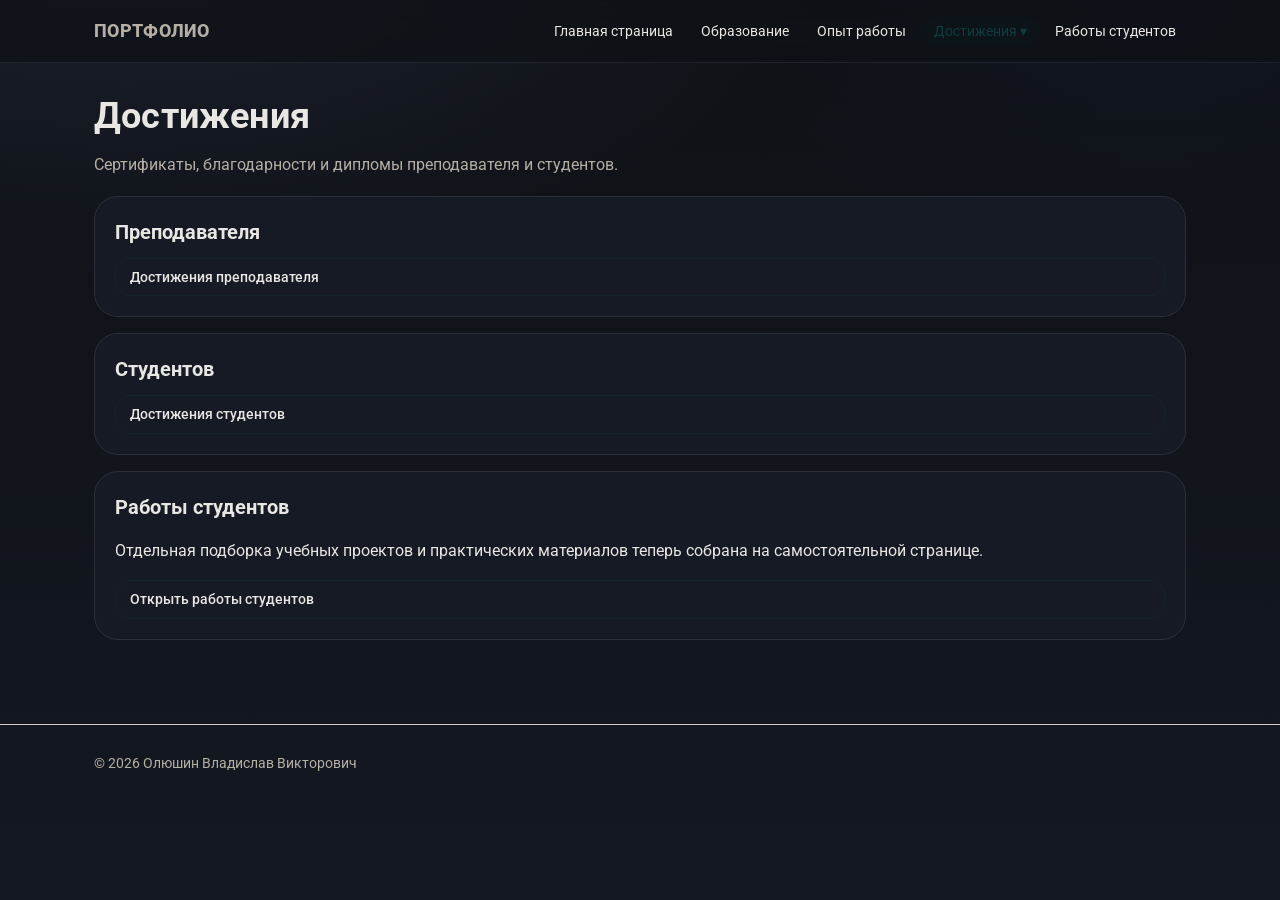
==== pages/achievements/index.html @ 414a8e91 "Создать базовую версию портфолио Добавлена начальная структура статического сайта: страницы портфоли" ====
<!doctype html>
<html lang="ru">

<head>
  <meta charset="utf-8" />
  <link rel="icon" href="../../assets/img/favicon.ico" type="image/x-icon">
  <meta name="viewport" content="width=device-width, initial-scale=1" />
  <title>Олюшин | Достижения</title>
  <link rel="stylesheet" href="../../assets/css/styles.css?v=20260626a" />
</head>

<body>
  <header class="header">
    <div class="container">
      <div class="navbar">
        <a class="brand" href="../../index.html">Портфолио</a>

        <div class="nav-actions">
          <button class="burger" data-burger aria-label="Меню" aria-expanded="false">
            ☰ <span class="burger-label">Меню</span>
          </button>
        </div>

        <nav class="nav" data-nav>
          <a href="../../index.html">Главная страница</a>
          <a href="../education.html">Образование</a>
          <a href="../work-experience.html">Опыт работы</a>
          <div class="dropdown" data-dropdown>
            <button type="button" class="active" data-dropdown-btn aria-haspopup="true" aria-expanded="false">
              Достижения ▾
            </button>
            <div class="dropdown-panel">
              <a href="teacher.html">Преподавателя</a>
              <a href="students.html">Студентов</a>
            </div>
          </div>

          <a href="../student-works.html">Работы студентов</a>
        </nav>
      </div>
    </div>
  </header>

  <main class="container">
    <h1 class="page-title">Достижения</h1>
    <p class="subtitle">Сертификаты, благодарности и дипломы преподавателя и студентов.</p>

    <section class="section" id="teacher">
      <h2>Преподавателя</h2>
      <div class="btn-row">
        <a class="btn btn--block" href="teacher.html">Достижения преподавателя</a>
      </div>
    </section>

    <section class="section" id="students">
      <h2>Студентов</h2>
      <div class="btn-row">
        <a class="btn btn--block" href="students.html">Достижения студентов</a>
      </div>
    </section>

    <section class="section">
      <h2>Работы студентов</h2>
      <p>
        Отдельная подборка учебных проектов и практических материалов теперь собрана на самостоятельной странице.
      </p>
      <div class="btn-row">
        <a class="btn btn--block" href="../student-works.html">Открыть работы студентов</a>
      </div>
    </section>
  </main>

  <footer class="footer">
    <div class="container footer-inner">
      <span>&copy; 2026 Олюшин Владислав Викторович</span>
    </div>
  </footer>

  <div class="img-modal" id="imgModal" aria-hidden="true" role="dialog">
    <div class="img-modal__dialog">
      <img class="img-modal__img" id="imgModalImg" alt="Документ" />
      <iframe class="img-modal__frame" id="imgModalFrame" title="Документ" hidden></iframe>
    </div>
  </div>

  <script src="../../assets/js/main.js?v=20260626a"></script>
</body>
</html>
---- assets/css/styles.css ----
﻿/* Подключение шрифта Roboto из Google Fonts */
@import url('https://fonts.googleapis.com/css2?family=Roboto:wght@300;400;500;700;900&display=swap');

/* ===== КОРНЕВЫЕ ПЕРЕМЕННЫЕ CSS (CSS-переменные) ===== */
:root{
  /* ===== ТОКЕНЫ ТЕМЫ (тёмная тема) ===== */
  --bg:#0f1115;            /* Основной фон страницы */
  --bg-2:#141822;          /* Вторичный фон, градиент */
  --text:#e9e7e3;          /* Основной цвет текста */
  --muted:#b5aea4;         /* Приглушенный цвет текста (подзаголовки, второстепенное) */
  --line:#2a2f3a;          /* Цвет разделительных линий, бордеров */
  --card:#151a24;          /* Фон карточек, модальных окон */
  --accent:#0f3d3e;        /* Акцентный цвет (синий/зеленый) */
  --accent-2:#f2c14e;      /* Второй акцентный цвет (желтый) */
  --shadow: none;
  --shadow-soft: none;

  /* Фон + помощники для хедера */
  --grad-spot-1:#1c2230;   /* Первый цвет для радиального градиента */
  --grad-spot-2:#0f141e;   /* Второй цвет для радиального градиента */
  --header-bg: rgba(15,17,21,.72);      /* Полупрозрачный темный фон хедера */
  --header-border: rgba(42,47,58,.7);   /* Полупрозрачная темная граница хедера */
  --radius:18px;           /* Стандартный радиус скругления */
  --radius-lg:24px;        /* Большой радиус скругления */
  --max: 1140px;           /* Максимальная ширина контейнера */
  --pad: 20px;             /* Стандартный внутренний отступ */
  --font: "Roboto", system-ui, -apple-system, "Segoe UI", Arial, "Noto Sans", "Liberation Sans", sans-serif;          /* Основной шрифт */
  --font-display: "Roboto", system-ui, -apple-system, "Segoe UI", Arial, "Noto Sans", "Liberation Sans", sans-serif;  /* Шрифт для заголовков */
}

/* Обнуление box-sizing для всех элементов */
*{box-sizing:border-box}

/* Стили для html и body */
html,body{
  margin:0;
  padding:0;
  color:var(--text);              /* Использование CSS-переменной */
  font-family:var(--font);        /* Использование переменной шрифта */
  line-height:1.55;               /* Межстрочный интервал */
  min-height:100%;                /* Минимальная высота 100% */
  overflow-x:hidden;
}

/* ФОН НА HTML */
html{
  overflow-y:scroll;              /* Всегда показывать скроллбар для предотвращения скачков */
  /* Сложный градиентный фон из радиальных и линейных градиентов */
  background: radial-gradient(1200px 600px at 10% -10%, var(--grad-spot-1) 0%, rgba(0,0,0,0) 60%),
              radial-gradient(800px 500px at 90% 0%, var(--grad-spot-2) 0%, rgba(0,0,0,0) 55%),
              linear-gradient(180deg, var(--bg) 0%, var(--bg-2) 100%);
}

body{
  background: transparent;        /* Прозрачный фон, т.к. фон задан на html */
}

/* Общий нижний отступ для главного контента */
main.container{padding-bottom:32px}

/* Блокировка прокрутки при открытом модальном окне */
body.no-scroll{overflow:hidden}

/* Базовые стили ссылок */
a{color:inherit;text-decoration:none}
a:hover{text-decoration:none}

/* Стили для изображений */
img{max-width:100%;display:block}

/* Контейнер с центрированием и ограничением по ширине */
.container{
  max-width:var(--max);
  margin:0 auto;
  padding-inline:clamp(14px, 2vw, 24px);
}

/* Горизонтальная разделительная линия */
.hr{border:0;border-top:1px solid var(--line);margin:22px 0}

/* ===== ШАПКА САЙТА ===== */

.header{
  border-bottom:1px solid var(--header-border);
  background:var(--header-bg);
  backdrop-filter: blur(10px);      /* Эффект размытия фона */
  position:sticky; top:0; z-index:20; /* Липкая шапка с высоким z-index */
}

/* Навигационная панель */
.navbar{
  display:flex; align-items:center; justify-content:flex-start;
  gap:clamp(12px, 1.5vw, 18px);
  padding:clamp(12px, 1.4vw, 16px) 0;
  flex-wrap:wrap;
}

/* Контейнер для действий в навигации (переключатель темы, бургер) */
.nav-actions{
  margin-left:auto;                  /* Прижимаем к правому краю */
  display:flex;
  align-items:center;
  gap:12px;
}

/* Бренд/логотип в шапке */
.brand{
  font-weight:800;
  letter-spacing:.3px;
  text-transform:uppercase;
  font-size:18px;
  color:var(--muted);
}

/* Основное навигационное меню */
.nav{
  display:flex; align-items:center; gap:8px;
  flex-wrap:wrap;
  min-width:0;
}

/* Ссылки и кнопки в навигации */
.nav a, .nav button{
  display:inline-flex;
  align-items:center;
  justify-content:center;
  font-size:14px;
  font-family:inherit;
  line-height:1;
  color:var(--text);
  background:transparent;
  border:0;
  padding:8px 10px;
  border-radius:999px;       /* Скругленные элементы */
  cursor:pointer;
  appearance:none;
  -webkit-appearance:none;
  transition: background .2s ease, transform .2s ease, color .2s ease;
  max-width:100%;
}

.burger-label{
  font-size:13px;
  color:var(--muted);
}

/* Активная ссылка в навигации */
.nav a.active,
.nav button.active{
  background:rgba(15,61,62,.08); /* Полупрозрачный акцентный фон */
  color:var(--accent);
  text-decoration:none;
}

/* Ховер-эффект для навигационных элементов */
.nav a:hover, .nav button:hover{
  background:rgba(15,61,62,.08);
  color:var(--accent);
  text-decoration:none;
  transform: translateY(-1px); /* Эффект поднятия */
}

/* ===== ВЫПАДАЮЩЕЕ МЕНЮ ===== */

/*
  Делаем корневой контейнер "как кнопку":
  - position:relative для позиционирования панели
  - inline-block чтобы ширина контейнера совпадала с шириной кнопки
    (тогда панель можно сделать width:100% и она будет ровно как кнопка)
*/
.dropdown{
  position:relative;
  display:inline-block;
  z-index:25;
}

/* Панель выпадающего меню */
.dropdown-panel{
  position:absolute;
  left:0;
  top:100%;
  background:var(--card);
  border:1px solid var(--line);
  border-radius:14px;
  box-shadow:var(--shadow);
  overflow:hidden;
  display:flex;
  flex-direction:column;

  min-width: 100%;      /* не меньше ширины кнопки */
  width: max-content;   /* расширяется под текст */
  white-space: nowrap;  /* запрещает перенос строк */

  padding:0;
  opacity:0;
  transform: translateY(8px) scale(.98);
  pointer-events:none;
  transition: opacity .2s ease, transform .2s ease;
  z-index:26;
}

.dropdown-panel a{
  display:block;
  padding:10px 14px;
  line-height:1.2;
  border-radius:0;
}

.dropdown-panel a:hover{background:rgba(15,61,62,.08);text-decoration:none}

/* Класс для открытого состояния выпадающего меню */
.dropdown.open .dropdown-panel{
  opacity:1;
  transform: translateY(0) scale(1);
  pointer-events:auto;                  /* Включаем взаимодействие */
}

/* Открытие только при наведении мыши */
.dropdown:hover .dropdown-panel,
.dropdown:focus-within .dropdown-panel{
  opacity:1;
  transform: translateY(0) scale(1);
  pointer-events:auto;
}

/* Кнопка бургер-меню (только для мобильных) */
.burger{
  display:none;                         /* Скрыто на десктопе */
  border:1px solid var(--line);
  background:var(--card);
  border-radius:12px;
  padding:8px 10px;
  cursor:pointer;
  box-shadow: var(--shadow-soft);
}

/* ===== АДАПТИВНЫЕ СТИЛИ ДЛЯ МОБИЛЬНЫХ УСТРОЙСТВ ===== */

@media (max-width: 860px){
  /* Показываем бургер-меню на мобильных */
  .burger{display:inline-flex; align-items:center; gap:8px}
  .nav-actions{width:100%; justify-content:flex-end}
  
  /* Изменяем навигацию для мобильных */
  .nav{
    display:none;                        /* Скрываем по умолчанию */
    position:absolute;
    left:0; right:0;
    top:58px;                            /* Под шапкой */
    background:var(--card);
    border-bottom:1px solid var(--line);
    padding:10px 18px 16px;
    flex-direction:column;              /* Вертикальное расположение */
    align-items:stretch;                /* Растягиваем на всю ширину */
    box-shadow: var(--shadow-soft);
    gap:6px;
    z-index:30;
  }
  
  /* Класс для открытого состояния меню */
  .nav.open{display:flex}

  .nav a,
  .nav button{
    width:100%;
    justify-content:flex-start;
    border-radius:14px;
  }

  .dropdown{
    width:100%;
  }
  
  /* Изменяем выпадающее меню для мобильных */
  .dropdown-panel{
    position:static;                    /* Убираем абсолютное позиционирование */
    box-shadow:none;
    border:0;
    padding:0;
    min-width:auto;
    width:100%;
    opacity:1;
    transform:none;
    pointer-events:auto; /* Всегда видимо */
  }
  .dropdown-panel a{
    width:100%;
    padding-left:18px;  /* Отступ для вложенных ссылок */
  }
}

@media (min-width: 1440px){
  :root{
    --max: 1240px;
  }
}

/* Увеличение переключателя темы для мобильных */
/* ===== ОСНОВНОЙ МАКЕТ СТРАНИЦЫ ===== */

/* Заголовок страницы */
.page-title{
  margin:26px 0 8px;
  font-size:36px;
  font-family:var(--font-display);
  letter-spacing:.2px;
}

/* Подзаголовок страницы */
.subtitle{color:var(--muted); margin:0 0 18px; font-size:16px}

.subtitle--compact{margin:0}

/* Секции страницы */
.section{
  background:var(--card);
  border:1px solid var(--line);
  border-radius:var(--radius-lg);
  padding:var(--pad);
  box-shadow: var(--shadow);
  margin:16px 0;
}
.section#student-works{
  border:0;
  background:transparent;
  padding:0;
}
.section#student-works .tile{
  border:0;
}
.section#student-works .tile .cap{
  border-top:0;
}
.section#student-works .tile-file__placeholder{
  border:0;
}
.achievements-page .cap{
  display:none;
}
.section h2{
  margin:0 0 10px;
  font-size:20px;
}

/* ===== ГЛАВНАЯ СТРАНИЦА (ГЛАВНЫЙ БЛОК) ===== */

.hero{
  display:grid;
  grid-template-columns: minmax(220px, 280px) minmax(0, 1fr); /* Две колонки: фото и текст */
  gap:22px;
  align-items:start;
}

/* Адаптация hero для мобильных */
@media(max-width:900px){
  .hero{
    grid-template-columns:minmax(180px, 220px) minmax(0, 1fr);
    gap:18px;
  }
}

@media(max-width:700px){
  .hero{grid-template-columns:1fr} /* Одна колонка на мобильных */
}

/* Контейнер для портретного фото */
.portrait{
  border-radius:22px;
  padding:8px;
  overflow:hidden;
  background:var(--card);
  box-shadow: var(--shadow-soft);
}

/* Эффект увеличения фото при наведении */
.portrait img{
  transform: scale(1);
  transition: transform .6s ease;
}
.portrait:hover img{transform: scale(1.03)}

/* Список фактов */
.factlist{margin:0; padding-left:18px}
.factlist li{margin:8px 0}

/* Синие ссылки только в текстовых блоках */
.factlist a,
.card a{color:#1e6bff}
.factlist a:hover,
.card a:hover{color:#0f3fa3;text-decoration:underline}

/* ===== УНИВЕРСАЛЬНАЯ КАРТОЧКА ===== */
.card{
  margin:16px 0 0;
  padding:16px 22px;
  border-radius:18px;
  box-shadow:var(--shadow-soft);
  border:1px solid var(--line);
  background:var(--card);
}
.card h2{margin-top:0;margin-bottom:10px}

/* Фото как карточка (с эффектом увеличения) */
.portrait-card{
  display:block;
  border-radius:16px;
  overflow:hidden;
  box-shadow:var(--shadow);
  background:var(--card);
  cursor:zoom-in;                    /* Курсор "лупа" */
  transition:transform .15s ease, box-shadow .15s ease;
  max-width:100%;
}
.portrait-card:hover{transform:translateY(-2px);box-shadow:var(--shadow)}
.portrait-card img{display:block;width:100%;height:auto}

/* ===== МОДАЛЬНОЕ ОКНО ДЛЯ ФОТО ===== */
.img-modal{
  position:fixed;
  inset:0;                           /* Современный синтаксис для top:0; right:0; bottom:0; left:0; */
  display:none;                      /* Скрыто по умолчанию */
  align-items:center;
  justify-content:center;
  padding:20px;
  background:rgba(0,0,0,.72);       /* Полупрозрачный черный фон */
  z-index:9999;                      /* Очень высокий z-index */
}

/* Класс для отображения модального окна */
.img-modal[aria-hidden="false"]{display:flex}

/* Контейнер модального окна */
.img-modal__dialog{
  position:relative;
  display:flex;
  flex-direction:column;
  align-items:center;
  width:fit-content;
  max-width:100%;
  max-height:calc(100vh - 16px);
  border-radius:16px;
  background:transparent;
  box-shadow:none;
}

.img-modal--pdf .img-modal__dialog{
  background:#fff;
}

.img-modal__img{
  display:block;
  width:auto;
  height:auto;
  max-width:min(1100px, calc(96vw));
  max-height:calc(100vh - 16px);
  object-fit:contain;
}

/* Если у изображения нет src, скрываем его */
.img-modal__img:not([src]){display:none}

.img-modal__frame{
  display:block;
  width:min(760px, calc(92vw));
  aspect-ratio:210 / 297;
  height:auto;
  max-height:min(92vh, 1200px);
  border:0;
  border-radius:16px;
  background:#fff;
}

.img-modal--pdf .img-modal__frame{
  background:#fff;
}

.img-modal__frame:not([src]){display:none}
.img-modal__frame[hidden]{display:none}

@media(max-width:700px){
  .page-title{
    font-size:30px;
    margin-top:22px;
  }

  .subtitle{
    font-size:15px;
    margin-bottom:16px;
  }

  .section,
  .card{
    padding:16px;
  }

  .btn-row{
    gap:8px;
  }

  .btn{
    width:100%;
    justify-content:center;
  }

  .img-modal__dialog{
    max-height:calc(100vh - 12px);
    border-radius:12px;
  }

  .img-modal__img{
    max-width:calc(100vw - 12px);
    max-height:calc(100vh - 12px);
  }

  .img-modal__frame{
    width:min(92vw, 760px);
    max-height:calc(100vh - 12px);
  }

  .footer .footer-inner{
    flex-direction:column;
    align-items:flex-start;
  }
}

.img-modal{
  padding:clamp(6px, 1.5vw, 12px);
}

/* Карта в стиле карточки */
.map-wrapper{
  margin-top:12px;
  width:100%;
  border-radius:14px;
  overflow:hidden;
  border:1px solid var(--line);
  box-shadow:var(--shadow-soft);
  background:var(--card);
}
.map-wrapper iframe{display:block;width:100% !important;min-width:100%;height:400px;border:0}

/* ===== СТРОКИ С ИНФОРМАЦИЕЙ (НА СТРАНИЦЕ ОБРАЗОВАНИЯ) ===== */

.rows{display:grid; gap:12px} /* Сетка строк */

.row{
  border:1px solid var(--line);
  border-radius:14px;
  padding:14px;
  background:var(--card);
  box-shadow: var(--shadow-soft);
  transition: transform .2s ease, box-shadow .2s ease; /* Плавные переходы */
}

/* Эффект при наведении на строку */
.row:hover{
  transform: translateY(-2px);      /* Поднимаем строку */
  box-shadow: var(--shadow);        /* Усиливаем тень */
}

/* В образовании hover делаем как у наград: чуть сильнее подъём */
.education-page .row:hover{
  transform: translateY(-3px);
}

/* На странице "Опыт работы" убираем эффект наведения у карточек */
.work-experience-page .row:hover{
  transform:none;
  box-shadow:var(--shadow-soft);
}

.row--link{
  display:block;
  color:inherit;
  text-decoration:none;
}

.row--link:focus-visible{
  outline:2px solid rgba(30,107,255,.35);
  outline-offset:2px;
}

.row .row-title{font-weight:650; margin:0 0 4px}   /* Заголовок строки */
.row .row-sub{color:var(--muted); margin:0}         /* Подзаголовок строки */

/* ===== КНОПКИ ===== */

.btn{
  display:inline-flex;
  align-items:center;
  gap:8px;
  padding:10px 14px;
  border-radius:999px;              /* Овальные кнопки */
  border:1px solid rgba(15,61,62,.25);
  background:var(--card);
  color:var(--text);
  font:inherit;
  font-size:14px;
  font-weight:500;
  line-height:1.2;
  text-decoration:none !important;  /* Отключаем подчеркивание */
  box-shadow: var(--shadow-soft);
  transition: transform .2s ease, box-shadow .2s ease, background .2s ease;
}

/* Ховер-эффект для кнопок */
.btn:hover{
  background:rgba(15,61,62,.06);    /* Легкий акцентный фон */
  transform: translateY(-1px);      /* Эффект поднятия */
  box-shadow: var(--shadow);        /* Усиление тени */
}

.btn--block{
  width:100%;
  justify-content:flex-start;
  border-radius:16px;
}

/* Контейнер для строки кнопок */
.btn-row{display:flex; flex-wrap:wrap; gap:10px; margin-top:10px}

/* ===== КАРТОЧКИ ПРОФИЛЕЙ (СТРАНИЦА УПОМИНАНИЙ) ===== */
/* ===== КАРТОЧКИ РЕПОЗИТОРИЕВ (СТРАНИЦА ПРОЕКТОВ) ===== */
.repo-grid{
  display:grid;
  grid-template-columns:repeat(3, minmax(0, 1fr));
  gap:14px;
}

.repo-grid--featured{
  grid-template-columns:repeat(2, minmax(0, 1fr));
}

.project-grid{
  display:grid;
  grid-template-columns:repeat(3, minmax(0, 1fr));
  gap:14px;
}

.project-search{
  padding:0;
  background:transparent;
  border:0;
  box-shadow:none;
  margin:0 0 12px;
}

.project-search .gallery-controls__search{
  margin-bottom:0;
}

.project-search__empty{
  margin:0 0 14px;
}

.project-card[hidden]{
  display:none;
}

.project-card{
  display:flex;
  flex-direction:column;
  min-height:100%;
  border:1px solid var(--line);
  border-radius:20px;
  overflow:hidden;
  background:
    radial-gradient(900px 220px at 0% 0%, rgba(15,61,62,.14), rgba(0,0,0,0) 60%),
    var(--card);
  box-shadow:var(--shadow-soft);
}

.project-card__preview{
  position:relative;
  min-height:150px;
  display:flex;
  align-items:flex-end;
  justify-content:space-between;
  padding:18px;
  background:linear-gradient(125deg, rgba(27,63,132,.96), rgba(10,27,59,.98) 52%, rgba(6,12,31,.98));
  border-bottom:1px solid rgba(255,255,255,.08);
}

.project-card__mark{
  display:inline-flex;
  align-items:center;
  justify-content:center;
  min-width:92px;
  min-height:92px;
  padding:14px 18px;
  border-radius:24px;
  background:rgba(15,17,21,.6);
  border:1px solid rgba(255,255,255,.14);
  color:#fff;
  font-size:26px;
  font-weight:800;
  letter-spacing:.08em;
  text-transform:uppercase;
  backdrop-filter: blur(6px);
}

.project-card__year{
  align-self:flex-start;
  padding:6px 10px;
  border-radius:999px;
  background:rgba(15,17,21,.62);
  border:1px solid rgba(255,255,255,.16);
  color:#fff;
  font-size:12px;
  font-weight:700;
  letter-spacing:.06em;
}

.project-card__body{
  display:flex;
  flex-direction:column;
  gap:12px;
  padding:16px;
  flex:1 1 auto;
}


.project-card__body h3{
  margin:0;
  font-size:20px;
  line-height:1.25;
}

.project-card__body p{
  margin:0;
  color:var(--muted);
  line-height:1.5;
}

.project-card__meta{
  display:grid;
  grid-template-columns:1fr;
  gap:10px;
  margin:0;
}

.project-card__meta div{
  padding:12px;
  border-radius:14px;
  border:1px solid var(--line);
  background:rgba(15,17,21,.28);
}

.project-card__meta dt{
  margin:0 0 4px;
  color:var(--muted);
  font-size:12px;
  text-transform:uppercase;
  letter-spacing:.08em;
}

.project-card__meta dd{
  margin:0;
  font-weight:600;
}

.project-card__people{
  display:grid;
  gap:4px;
  margin:0;
  padding:0;
  list-style:none;
  font-weight:600;
}

.project-card__actions{
  display:flex;
  flex-wrap:nowrap;
  gap:10px;
  margin-top:auto;
}

.project-card__actions .btn{
  flex:1 1 0;
  justify-content:center;
  white-space:nowrap;
  background:rgba(15,61,62,.06);
  border-color:rgba(15,61,62,.16);
  box-shadow:none;
}

.project-card__actions .btn:hover{
  background:rgba(15,61,62,.1);
  transform:translateY(-1px);
  box-shadow:var(--shadow-soft);
}

.project-card__actions .btn:active{
  transform:translateY(0);
  box-shadow:none;
}

.project-card__actions .btn:focus-visible{
  outline:2px solid rgba(30,107,255,.35);
  outline-offset:2px;
}

.btn--soft{
  background:rgba(15,61,62,.06);
  border-color:rgba(15,61,62,.16);
}

.repo-card{
  display:block;
  height:100%;
  border:1px solid var(--line);
  border-radius:16px;
  overflow:hidden;
  background:var(--card);
  box-shadow:var(--shadow-soft);
  text-decoration:none;
  color:var(--text);
  transition:transform .2s ease, box-shadow .2s ease;
}

.repo-card:hover{
  transform:translateY(-2px);
  box-shadow:var(--shadow);
}

.repo-card__preview{
  aspect-ratio:16 / 9;
  background:linear-gradient(120deg, #1b3f84 0%, #0a1b3b 50%, #060c1f 100%);
  border-bottom:1px solid var(--line);
  overflow:hidden;
  display:flex;
  align-items:center;
  justify-content:center;
}

.repo-card__preview img{
  display:block;
  width:88px;
  height:88px;
  object-fit:contain;
  background:transparent;
}

.repo-card__preview.has-social img{
  width:100%;
  height:100%;
  object-fit:cover;
}

.repo-card__mark{
  display:inline-flex;
  align-items:center;
  justify-content:center;
  min-width:92px;
  min-height:92px;
  padding:14px 18px;
  border-radius:24px;
  background:rgba(15,17,21,.7);
  border:1px solid rgba(255,255,255,.14);
  color:#fff;
  font-size:26px;
  font-weight:800;
  letter-spacing:.08em;
  text-transform:uppercase;
  backdrop-filter: blur(6px);
}

.repo-card__body{
  padding:12px 12px 8px;
}


.repo-card__body h3{
  margin:0;
  font-size:18px;
  line-height:1.25;
}

.repo-card__body p{
  margin:8px 0 0;
  color:var(--muted);
  font-size:14px;
  line-height:1.45;
}

@media(max-width:1100px){
  .repo-grid{grid-template-columns:repeat(2, minmax(0, 1fr))}
  .repo-grid--featured{grid-template-columns:repeat(2, minmax(0, 1fr))}
  .project-grid{grid-template-columns:repeat(2, minmax(0, 1fr))}
}

@media(min-width:1440px){
  .repo-grid{grid-template-columns:repeat(4, minmax(0, 1fr))}
  .repo-grid--featured{grid-template-columns:repeat(2, minmax(0, 1fr))}
  .project-grid{grid-template-columns:repeat(3, minmax(0, 1fr))}
}

@media(max-width:700px){
  .repo-grid{grid-template-columns:1fr}
  .repo-grid--featured{grid-template-columns:1fr}
  .project-grid{grid-template-columns:1fr}

  .project-card__actions{
    flex-wrap:wrap;
  }

  .project-card__actions .btn{
    width:100%;
    justify-content:center;
  }
}

/* ===== ГАЛЕРЕЯ ===== */

.gallery-controls{
  padding:0;
  border-radius:0;
  background:transparent;
  border:0;
  box-shadow:none;
  margin-bottom:12px;
}

.gallery-controls__layout{
  display:flex;
  flex-wrap:wrap;
  gap:12px;
  align-items:end;
}

.gallery-control{
  display:flex;
  flex-direction:column;
  gap:6px;
  min-width:min(100%, 180px);
  flex:1 1 180px;
  font-size:13px;
  color:var(--muted);
}

.gallery-control--search{
  flex:1 1 320px;
  min-width:min(100%, 320px);
}

.gallery-controls__search{
  margin-bottom:12px;
}

.gallery-search{
  display:flex;
  gap:10px;
  align-items:center;
}

.gallery-search input{
  height:30px;
  flex:1 1 auto;
  min-width:0;
  border-radius:10px;
  border:1px solid var(--line);
  background:var(--bg-2);
  color:var(--text);
  padding:0 10px;
  font:inherit;
}

.gallery-search input::placeholder{
  color:var(--muted);
}

.gallery-search input:focus-visible{
  outline:2px solid rgba(30,107,255,.35);
  outline-offset:1px;
}

.gallery-search__clear{
  height:30px;
  flex:0 0 auto;
  display:inline-flex;
  align-items:center;
  justify-content:center;
  line-height:1;
}

.gallery-controls__actions{
  display:flex;
  gap:10px;
  align-items:center;
  flex:0 0 auto;
  margin-left:auto;
}

.gallery-controls select,
.gallery-controls input[type="date"],
.gallery-controls input[type="text"]{
  height:30px;
  width:100%;
  border-radius:10px;
  border:1px solid var(--line);
  background:var(--bg-2);
  color:var(--text);
  padding:0 8px;
  font:inherit;
}

.gallery-controls input::placeholder{
  color:var(--muted);
}

.gallery-controls select:focus-visible,
.gallery-controls input[type="date"]:focus-visible,
.gallery-controls input[type="text"]:focus-visible{
  outline:2px solid rgba(30,107,255,.35);
  outline-offset:1px;
}

.gallery-controls .btn{
  display:inline-flex;
  align-items:center;
  justify-content:center;
  height:30px;
  padding:0 14px;
  border-radius:10px;
  border:1px solid var(--line);
  background:var(--bg-2);
  color:var(--text);
  line-height:1;
  box-shadow:none;
}

.gallery-controls .btn:hover{
  background:var(--card);
  transform:none;
  box-shadow:none;
}

@media(max-width:700px){
  .gallery-controls{
    padding:0;
  }

  .gallery-controls__search{
    margin-bottom:10px;
  }

  .gallery-controls__layout{
    gap:10px;
    width:100%;
  }

  .gallery-control{
    gap:5px;
    flex:1 1 100%;
    min-width:0;
  }

  .gallery-control--search{
    flex:1 1 100%;
  }

  .gallery-search{
    flex-wrap:wrap;
  }

  .gallery-search input,
  .gallery-search__clear{
    width:100%;
  }

  .gallery-controls__actions{
    display:grid;
    grid-template-columns:repeat(2, minmax(0, 1fr));
    gap:10px;
    width:100%;
    margin-left:0;
  }

  .gallery-controls .btn{
    width:100%;
  }
}

.gallery{
  display:grid;
  grid-template-columns: repeat(3, 1fr); /* 3 колонки по умолчанию */
  gap:14px;
}

/* Модификатор: 4 карточки в строке */
.gallery.gallery--4{grid-template-columns:repeat(4,1fr)}

/* Адаптация галереи для разных экранов */
@media(max-width:1100px){.gallery.gallery--4{grid-template-columns:repeat(3,1fr)}}
@media(max-width:760px){ .gallery.gallery--4{grid-template-columns:repeat(2,1fr)} }
@media(max-width:900px){ .gallery{grid-template-columns:repeat(2,1fr)} }  /* 2 колонки */
@media(max-width:560px){ .gallery{grid-template-columns:1fr} }             /* 1 колонка */

@media(max-width:560px){
  .tile img,
  .tile-pdf__frame,
  .tile-file__placeholder{
    height:180px;
  }

  .tile .cap{
    padding:9px 10px;
    font-size:12px;
  }
}

/* ===== СЕТКА ПОСТОВ VK (СТРАНИЦА УПОМИНАНИЙ) ===== */

/* ===== ПЛИТКИ (ПЛИТКИ) ДЛЯ ГАЛЕРЕИ ===== */
.tile{
  border:1px solid var(--line);
  border-radius:16px;
  overflow:hidden;
  background:var(--card);
  box-shadow: var(--shadow);
  transform: translateY(0);
  transition: transform .25s ease, box-shadow .25s ease;
  position:relative;
}

.tile:hover{
  transform: translateY(-3px);      /* Эффект поднятия */
  box-shadow: var(--shadow);
}

.tile-media{
  position:relative;
  display:flex;
  align-items:center;
  justify-content:center;
}

.tile-open{
  position:absolute;
  inset:0;
  z-index:2;
  border:0;
  padding:0;
  background:transparent;
  cursor:pointer;
  appearance:none;
}

.tile-open:focus-visible{
  outline:2px solid var(--accent);
  outline-offset:-2px;
}

.tile-format__badge{
  position:absolute;
  top:12px;
  left:12px;
  display:inline-flex;
  align-items:center;
  justify-content:center;
  min-width:48px;
  height:28px;
  padding:0 10px;
  border-radius:999px;
  background:var(--accent);
  color:#fff;
  font-size:12px;
  font-weight:700;
  letter-spacing:.04em;
  box-shadow:var(--shadow-soft);
}

.tile img{width:100%; height:240px; object-fit:cover; background:var(--card)}
.tile-pdf__frame{
  width:100%;
  height:240px;
  border:0;
  display:block;
  pointer-events:none;
  background:var(--card);
}
.tile-pdf__badge{
  position:absolute;
  top:12px;
  left:12px;
  display:inline-flex;
  align-items:center;
  justify-content:center;
  min-width:48px;
  height:28px;
  padding:0 10px;
  border-radius:999px;
  background:var(--accent);
  color:#fff;
  font-size:12px;
  font-weight:700;
  letter-spacing:.04em;
  box-shadow:var(--shadow-soft);
}
.tile-file__placeholder{
  width:100%;
  height:240px;
  display:flex;
  align-items:center;
  justify-content:center;
  background:
    linear-gradient(135deg, rgba(255,255,255,.96), rgba(243,246,255,.92)),
    var(--card);
  border:1px solid var(--line);
}

.tile-file__icon{
  display:inline-flex;
  align-items:center;
  justify-content:center;
  min-width:88px;
  height:88px;
  padding:0 18px;
  border-radius:20px;
  background:var(--accent);
  color:#fff;
  font-size:22px;
  font-weight:800;
  letter-spacing:.08em;
}

.tile .cap{
  padding:10px 12px;
  font-size:13px;
  color:var(--muted);
  border-top:1px solid var(--line);
  background:var(--card);
  white-space:normal;
  overflow:visible;
  text-overflow:clip;
  line-height:1.35;
  word-break:break-word;
} /* Подпись к плитке */

/* ===== АНИМАЦИЯ ПОЯВЛЕНИЯ (ПОЯВЛЕНИЕ) ===== */

.reveal{
  opacity:0;
  transform: translateY(16px);      /* Начальное положение (сдвиг вниз) */
  transition: opacity .7s ease, transform .7s ease;
}

/* Класс для видимого элемента */
.reveal.is-visible{
  opacity:1;
  transform: translateY(0);         /* Возвращаем на место */
}

/* Отключение анимаций для пользователей с настройкой prefers-reduced-motion */
@media (prefers-reduced-motion: reduce){
  *{scroll-behavior:auto !important} /* Отключаем плавную прокрутку */
  .reveal{opacity:1; transform:none; transition:none} /* Отключаем анимации появления */
  /* Отключаем все остальные переходы */
  .portrait img, .row, .tile, .btn, .nav a, .nav button{transition:none}
}

/* ===== ПОДВАЛ САЙТА ===== */
.footer{
  margin-top: 28px;                 /* Отступ сверху */
  padding: 28px 0;                  /* Симметричные отступы сверху и снизу */
  color: var(--muted);              /* Приглушенный цвет текста */
  font-size: 14px;                  /* Уменьшенный размер шрифта */
  border-top: 1px solid rgba(230,225,217,.9); /* Верхняя граница */
  background: transparent;          /* Прозрачный фон */
}

.footer .footer-inner{
  display:flex;
  align-items:center;
  justify-content:space-between;   /* Распределение по краям */
  gap:16px;
}

.footer a{
  color: var(--muted);
  font-weight: 500;                 /* Полужирные ссылки */
}

.footer a:hover{
  color: var(--accent);             /* Акцентный цвет при наведении */
  text-decoration: underline;       /* Подчеркивание при наведении */
}

/* Приятный отступ перед футером для последнего элемента в main */
main.container > :last-child{
  margin-bottom: 24px !important;
}
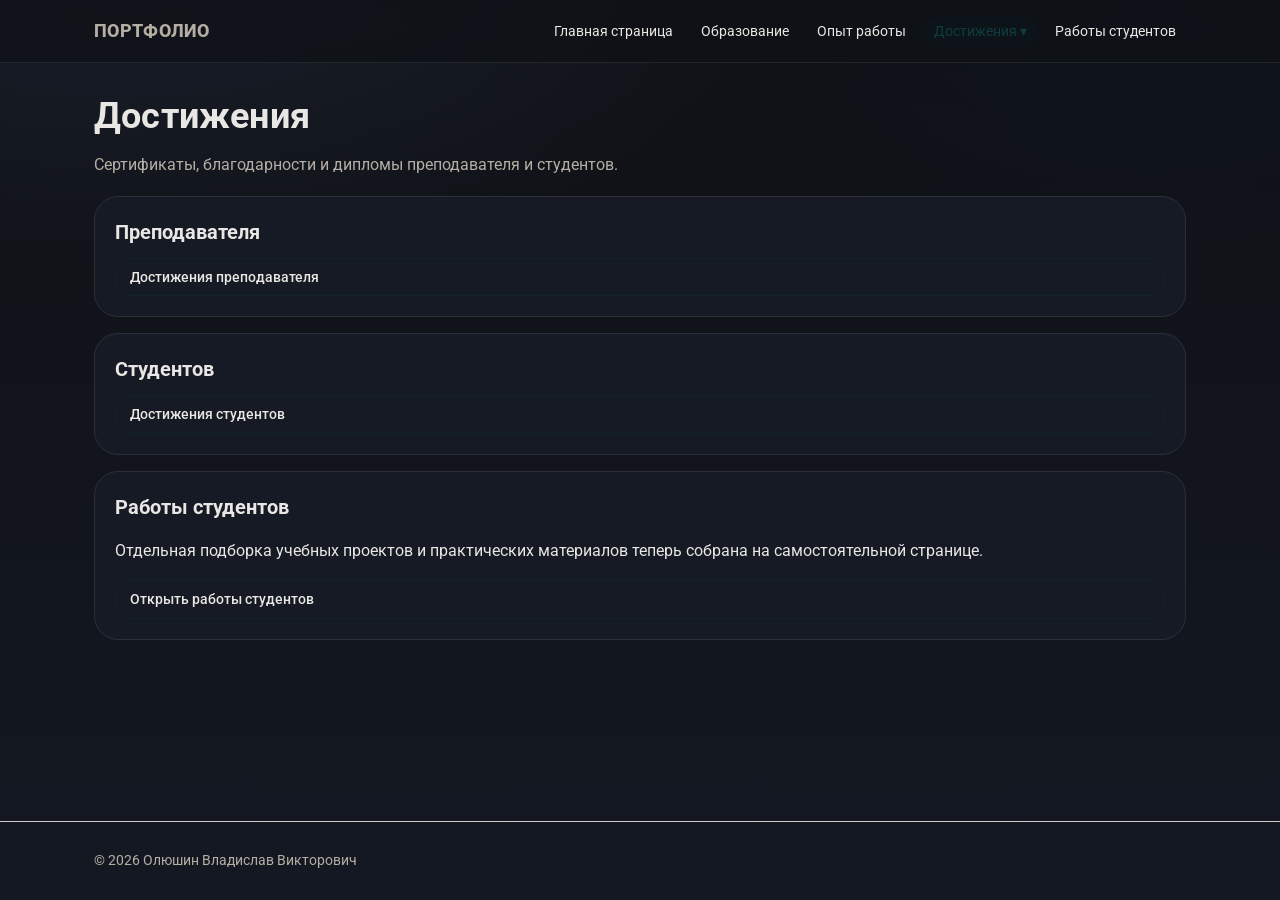
==== commit 3d6f0ab7: "Обновить оформление и каталог портфолио Улучшены фильтры каталога, стили полей и выпадающих списков," ====
--- a/pages/achievements/index.html
+++ b/pages/achievements/index.html
@@ -6,7 +6,7 @@
   <link rel="icon" href="../../assets/img/favicon.ico" type="image/x-icon">
   <meta name="viewport" content="width=device-width, initial-scale=1" />
   <title>Олюшин | Достижения</title>
-  <link rel="stylesheet" href="../../assets/css/styles.css?v=20260626a" />
+  <link rel="stylesheet" href="../../assets/css/styles.css?v=20260910g" />
 </head>
 
 <body>
--- a/assets/css/styles.css
+++ b/assets/css/styles.css
@@ -53,10 +53,17 @@
 
 body{
   background: transparent;        /* Прозрачный фон, т.к. фон задан на html */
+  display:flex;
+  flex-direction:column;
+  min-height:100vh;
 }
 
 /* Общий нижний отступ для главного контента */
-main.container{padding-bottom:32px}
+main.container{
+  width:100%;
+  padding-bottom:32px;
+  flex:1 0 auto;
+}
 
 /* Блокировка прокрутки при открытом модальном окне */
 body.no-scroll{overflow:hidden}
@@ -443,6 +450,29 @@
   box-shadow:none;
 }
 
+.img-modal__close{
+  position:absolute;
+  top:10px;
+  right:10px;
+  z-index:2;
+  display:grid;
+  place-items:center;
+  width:44px;
+  height:44px;
+  padding:0;
+  border:1px solid rgba(255,255,255,.45);
+  border-radius:50%;
+  background:rgba(15,17,21,.82);
+  color:#fff;
+  font:400 32px/1 Arial, sans-serif;
+  cursor:pointer;
+  backdrop-filter:blur(6px);
+  transition:background .15s ease, transform .15s ease;
+}
+
+.img-modal__close:hover{background:rgba(15,17,21,.96);transform:scale(1.05)}
+.img-modal__close:focus-visible{outline:3px solid var(--accent-2);outline-offset:2px}
+
 .img-modal--pdf .img-modal__dialog{
   background:#fff;
 }
@@ -505,6 +535,11 @@
   .img-modal__dialog{
     max-height:calc(100vh - 12px);
     border-radius:12px;
+  }
+
+  .img-modal__close{
+    top:8px;
+    right:8px;
   }
 
   .img-modal__img{
@@ -924,20 +959,33 @@
 .gallery-controls__layout{
   display:flex;
   flex-wrap:wrap;
-  gap:12px;
+  gap:8px;
   align-items:end;
 }
 
 .gallery-control{
   display:flex;
   flex-direction:column;
-  gap:6px;
+  gap:5px;
   min-width:min(100%, 180px);
   flex:1 1 180px;
   font-size:13px;
   color:var(--muted);
 }
 
+.gallery-control > span{
+  min-height:20px;
+  display:inline-flex;
+  align-items:center;
+  padding-left:2px;
+  color:var(--muted);
+  font-size:12px;
+  font-weight:700;
+  line-height:1.2;
+  letter-spacing:.045em;
+  text-transform:uppercase;
+}
+
 .gallery-control--search{
   flex:1 1 320px;
   min-width:min(100%, 320px);
@@ -949,33 +997,44 @@
 
 .gallery-search{
   display:flex;
-  gap:10px;
+  gap:8px;
   align-items:center;
 }
 
 .gallery-search input{
-  height:30px;
+  height:40px;
   flex:1 1 auto;
   min-width:0;
   border-radius:10px;
   border:1px solid var(--line);
   background:var(--bg-2);
   color:var(--text);
-  padding:0 10px;
+  padding:0 12px;
   font:inherit;
+  font-size:15px;
+  font-weight:500;
+  line-height:1.2;
+  transition:border-color .15s ease, background .15s ease, box-shadow .15s ease;
 }
 
 .gallery-search input::placeholder{
   color:var(--muted);
 }
 
+.gallery-search input:hover{
+  background:var(--card);
+  border-color:rgba(30,107,255,.42);
+}
+
 .gallery-search input:focus-visible{
-  outline:2px solid rgba(30,107,255,.35);
-  outline-offset:1px;
+  outline:none;
+  background:var(--card);
+  border-color:rgba(30,107,255,.65);
+  box-shadow:0 0 0 2px rgba(30,107,255,.14);
 }
 
 .gallery-search__clear{
-  height:30px;
+  height:40px;
   flex:0 0 auto;
   display:inline-flex;
   align-items:center;
@@ -985,7 +1044,7 @@
 
 .gallery-controls__actions{
   display:flex;
-  gap:10px;
+  gap:8px;
   align-items:center;
   flex:0 0 auto;
   margin-left:auto;
@@ -994,38 +1053,164 @@
 .gallery-controls select,
 .gallery-controls input[type="date"],
 .gallery-controls input[type="text"]{
-  height:30px;
+  height:40px;
   width:100%;
   border-radius:10px;
   border:1px solid var(--line);
   background:var(--bg-2);
   color:var(--text);
-  padding:0 8px;
+  padding:0 12px;
   font:inherit;
+  font-size:15px;
+  font-weight:500;
+  line-height:1.2;
+  transition:border-color .15s ease, background .15s ease, box-shadow .15s ease;
+}
+
+.themed-select__native{
+  position:absolute !important;
+  width:1px !important;
+  height:1px !important;
+  padding:0 !important;
+  margin:-1px !important;
+  overflow:hidden !important;
+  clip:rect(0, 0, 0, 0) !important;
+  white-space:nowrap !important;
+  border:0 !important;
+}
+
+.themed-select{
+  position:relative;
+  width:100%;
+  color:var(--text);
+  font-size:15px;
+}
+
+.themed-select__button{
+  width:100%;
+  height:40px;
+  display:flex;
+  align-items:center;
+  justify-content:space-between;
+  gap:12px;
+  padding:0 12px;
+  border:1px solid var(--line);
+  border-radius:10px;
+  background:var(--bg-2);
+  color:var(--text);
+  font:inherit;
+  font-weight:500;
+  text-align:left;
+  cursor:pointer;
+  transition:border-color .15s ease, background .15s ease, box-shadow .15s ease;
+}
+
+.themed-select__button:hover{
+  background:var(--card);
+  border-color:rgba(30,107,255,.42);
+}
+
+.themed-select__button:focus-visible,
+.themed-select.is-open .themed-select__button{
+  outline:none;
+  border-color:rgba(30,107,255,.65);
+  box-shadow:0 0 0 2px rgba(30,107,255,.14);
+}
+
+.themed-select__arrow{
+  width:8px;
+  height:8px;
+  flex:0 0 auto;
+  border-right:2px solid var(--muted);
+  border-bottom:2px solid var(--muted);
+  transform:translateY(-2px) rotate(45deg);
+  transition:transform .15s ease, border-color .15s ease;
+}
+
+.themed-select.is-open .themed-select__arrow{
+  border-color:var(--text);
+  transform:translateY(2px) rotate(225deg);
+}
+
+.themed-select__list{
+  position:absolute;
+  top:calc(100% + 5px);
+  left:0;
+  z-index:60;
+  width:100%;
+  min-width:max-content;
+  padding:5px;
+  border:1px solid var(--line);
+  border-radius:10px;
+  background:var(--card);
+  box-shadow:0 16px 36px rgba(0,0,0,.32);
+}
+
+.themed-select__list[hidden]{
+  display:none;
+}
+
+.themed-select__option{
+  width:100%;
+  min-height:36px;
+  display:flex;
+  align-items:center;
+  padding:7px 10px;
+  border:0;
+  border-radius:7px;
+  background:transparent;
+  color:var(--text);
+  font:inherit;
+  font-weight:500;
+  text-align:left;
+  white-space:nowrap;
+  cursor:pointer;
+}
+
+.themed-select__option:hover,
+.themed-select__option:focus-visible{
+  outline:none;
+  background:rgba(15,61,62,.55);
+}
+
+.themed-select__option.is-selected{
+  background:rgba(15,61,62,.55);
+  color:var(--text);
 }
 
 .gallery-controls input::placeholder{
   color:var(--muted);
+  font-weight:500;
+  opacity:1;
+}
+
+.gallery-controls input[type="date"]:hover,
+.gallery-controls input[type="text"]:hover{
+  background:var(--card);
+  border-color:rgba(30,107,255,.42);
 }
 
 .gallery-controls select:focus-visible,
 .gallery-controls input[type="date"]:focus-visible,
 .gallery-controls input[type="text"]:focus-visible{
-  outline:2px solid rgba(30,107,255,.35);
-  outline-offset:1px;
+  outline:none;
+  background:var(--card);
+  border-color:rgba(30,107,255,.65);
+  box-shadow:0 0 0 2px rgba(30,107,255,.14);
 }
 
 .gallery-controls .btn{
   display:inline-flex;
   align-items:center;
   justify-content:center;
-  height:30px;
+  height:40px;
   padding:0 14px;
   border-radius:10px;
   border:1px solid var(--line);
   background:var(--bg-2);
   color:var(--text);
-  line-height:1;
+  font-size:15px;
+  line-height:1.2;
   box-shadow:none;
 }
 
@@ -1045,7 +1230,7 @@
   }
 
   .gallery-controls__layout{
-    gap:10px;
+    gap:8px;
     width:100%;
   }
 
@@ -1055,6 +1240,10 @@
     min-width:0;
   }
 
+  .gallery-control > span{
+    min-height:18px;
+  }
+
   .gallery-control--search{
     flex:1 1 100%;
   }
@@ -1071,7 +1260,7 @@
   .gallery-controls__actions{
     display:grid;
     grid-template-columns:repeat(2, minmax(0, 1fr));
-    gap:10px;
+    gap:8px;
     width:100%;
     margin-left:0;
   }
@@ -1263,6 +1452,7 @@
 .footer{
   margin-top: 28px;                 /* Отступ сверху */
   padding: 28px 0;                  /* Симметричные отступы сверху и снизу */
+  flex:0 0 auto;                    /* Футер сохраняет компактную высоту */
   color: var(--muted);              /* Приглушенный цвет текста */
   font-size: 14px;                  /* Уменьшенный размер шрифта */
   border-top: 1px solid rgba(230,225,217,.9); /* Верхняя граница */
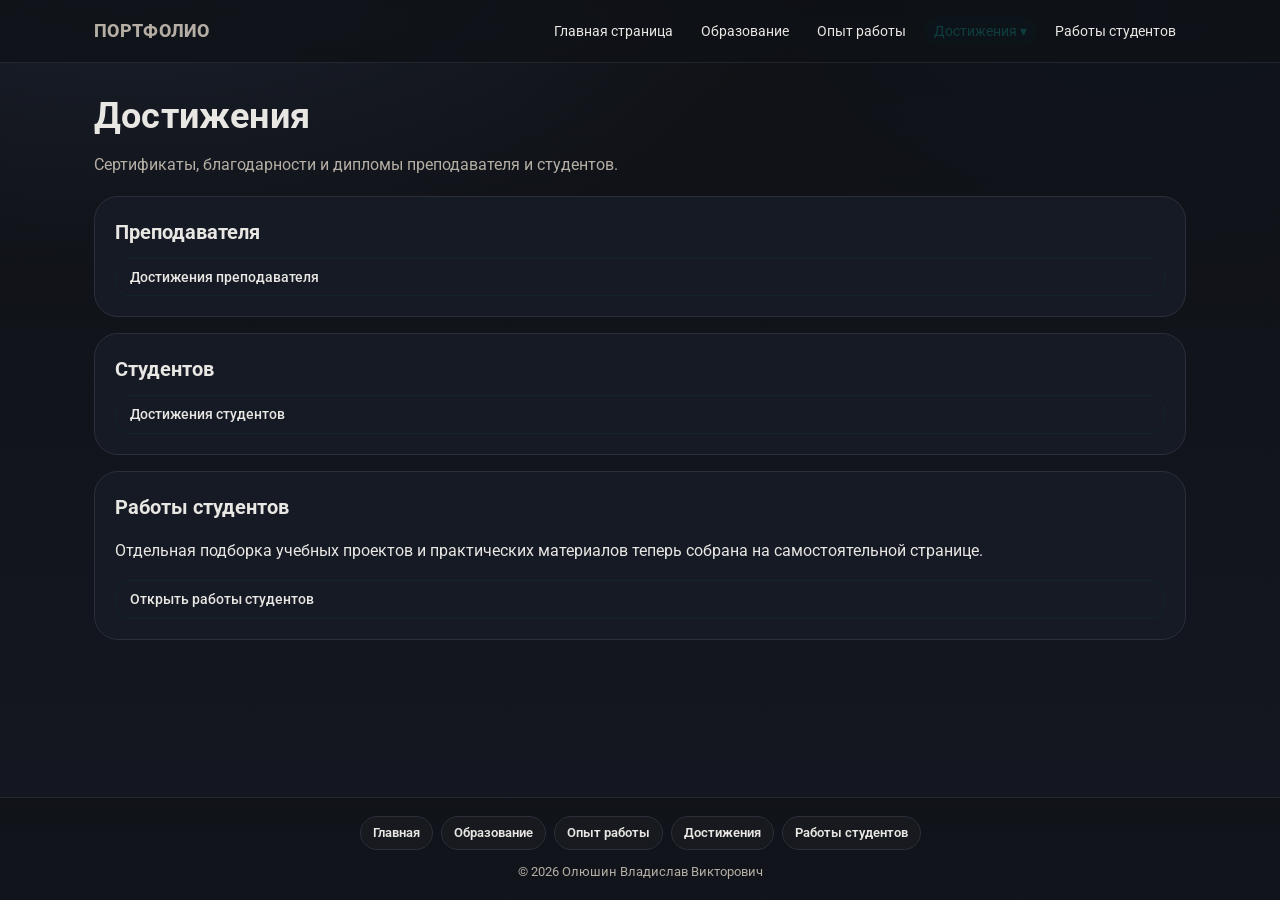
==== commit 773f6d41: "Обновить каталог наград и навигацию сайта Добавить фильтр наград по учебным годам и привести имена ф" ====
--- a/pages/achievements/index.html
+++ b/pages/achievements/index.html
@@ -6,7 +6,7 @@
   <link rel="icon" href="../../assets/img/favicon.ico" type="image/x-icon">
   <meta name="viewport" content="width=device-width, initial-scale=1" />
   <title>Олюшин | Достижения</title>
-  <link rel="stylesheet" href="../../assets/css/styles.css?v=20260910g" />
+  <link rel="stylesheet" href="../../assets/css/styles.css?v=20260911g" />
 </head>
 
 <body>
@@ -72,17 +72,17 @@
 
   <footer class="footer">
     <div class="container footer-inner">
+      <nav class="footer-nav" aria-label="Навигация в подвале">
+        <a href="../../index.html">Главная</a>
+        <a href="../education.html">Образование</a>
+        <a href="../work-experience.html">Опыт работы</a>
+        <a href="index.html">Достижения</a>
+        <a href="../student-works.html">Работы студентов</a>
+      </nav>
       <span>&copy; 2026 Олюшин Владислав Викторович</span>
     </div>
   </footer>
 
-  <div class="img-modal" id="imgModal" aria-hidden="true" role="dialog">
-    <div class="img-modal__dialog">
-      <img class="img-modal__img" id="imgModalImg" alt="Документ" />
-      <iframe class="img-modal__frame" id="imgModalFrame" title="Документ" hidden></iframe>
-    </div>
-  </div>
-
-  <script src="../../assets/js/main.js?v=20260626a"></script>
+  <script src="../../assets/js/main.js?v=20260911i"></script>
 </body>
 </html>
--- a/assets/css/styles.css
+++ b/assets/css/styles.css
@@ -1,100 +1,81 @@
 ﻿/* Подключение шрифта Roboto из Google Fonts */
-@import url('https://fonts.googleapis.com/css2?family=Roboto:wght@300;400;500;700;900&display=swap');
-
-/* ===== КОРНЕВЫЕ ПЕРЕМЕННЫЕ CSS (CSS-переменные) ===== */
+@import url('https://fonts.googleapis.com/css2?family=Roboto:wght@400;500;600;700;800&display=swap');
+
 :root{
-  /* ===== ТОКЕНЫ ТЕМЫ (тёмная тема) ===== */
-  --bg:#0f1115;            /* Основной фон страницы */
-  --bg-2:#141822;          /* Вторичный фон, градиент */
-  --text:#e9e7e3;          /* Основной цвет текста */
-  --muted:#b5aea4;         /* Приглушенный цвет текста (подзаголовки, второстепенное) */
-  --line:#2a2f3a;          /* Цвет разделительных линий, бордеров */
-  --card:#151a24;          /* Фон карточек, модальных окон */
-  --accent:#0f3d3e;        /* Акцентный цвет (синий/зеленый) */
-  --accent-2:#f2c14e;      /* Второй акцентный цвет (желтый) */
-  --shadow: none;
-  --shadow-soft: none;
-
-  /* Фон + помощники для хедера */
-  --grad-spot-1:#1c2230;   /* Первый цвет для радиального градиента */
-  --grad-spot-2:#0f141e;   /* Второй цвет для радиального градиента */
-  --header-bg: rgba(15,17,21,.72);      /* Полупрозрачный темный фон хедера */
-  --header-border: rgba(42,47,58,.7);   /* Полупрозрачная темная граница хедера */
-  --radius:18px;           /* Стандартный радиус скругления */
-  --radius-lg:24px;        /* Большой радиус скругления */
-  --max: 1140px;           /* Максимальная ширина контейнера */
-  --pad: 20px;             /* Стандартный внутренний отступ */
-  --font: "Roboto", system-ui, -apple-system, "Segoe UI", Arial, "Noto Sans", "Liberation Sans", sans-serif;          /* Основной шрифт */
-  --font-display: "Roboto", system-ui, -apple-system, "Segoe UI", Arial, "Noto Sans", "Liberation Sans", sans-serif;  /* Шрифт для заголовков */
-}
-
-/* Обнуление box-sizing для всех элементов */
+  --bg:#0f1115;
+  --bg-2:#141822;
+  --text:#e9e7e3;
+  --muted:#b5aea4;
+  --line:#2a2f3a;
+  --card:#151a24;
+  --accent:#0f3d3e;
+
+  --grad-spot-1:#1c2230;
+  --grad-spot-2:#0f141e;
+  --header-bg:rgba(15,17,21,.72);
+  --header-border:rgba(42,47,58,.7);
+  --radius:18px;
+  --radius-lg:24px;
+  --max:1140px;
+  --pad:20px;
+  --font:"Roboto", system-ui, -apple-system, "Segoe UI", Arial, "Noto Sans", "Liberation Sans", sans-serif;
+}
+
 *{box-sizing:border-box}
 
-/* Стили для html и body */
 html,body{
   margin:0;
   padding:0;
-  color:var(--text);              /* Использование CSS-переменной */
-  font-family:var(--font);        /* Использование переменной шрифта */
-  line-height:1.55;               /* Межстрочный интервал */
-  min-height:100%;                /* Минимальная высота 100% */
+  color:var(--text);
+  font-family:var(--font);
+  line-height:1.55;
+  min-height:100%;
   overflow-x:hidden;
 }
 
-/* ФОН НА HTML */
 html{
-  overflow-y:scroll;              /* Всегда показывать скроллбар для предотвращения скачков */
-  /* Сложный градиентный фон из радиальных и линейных градиентов */
+  /* Постоянный скроллбар не даёт контенту смещаться между страницами. */
+  overflow-y:scroll;
   background: radial-gradient(1200px 600px at 10% -10%, var(--grad-spot-1) 0%, rgba(0,0,0,0) 60%),
               radial-gradient(800px 500px at 90% 0%, var(--grad-spot-2) 0%, rgba(0,0,0,0) 55%),
               linear-gradient(180deg, var(--bg) 0%, var(--bg-2) 100%);
 }
 
 body{
-  background: transparent;        /* Прозрачный фон, т.к. фон задан на html */
+  background:transparent;
   display:flex;
   flex-direction:column;
   min-height:100vh;
 }
 
-/* Общий нижний отступ для главного контента */
 main.container{
   width:100%;
   padding-bottom:32px;
   flex:1 0 auto;
 }
 
-/* Блокировка прокрутки при открытом модальном окне */
 body.no-scroll{overflow:hidden}
 
-/* Базовые стили ссылок */
 a{color:inherit;text-decoration:none}
 a:hover{text-decoration:none}
 
-/* Стили для изображений */
 img{max-width:100%;display:block}
 
-/* Контейнер с центрированием и ограничением по ширине */
 .container{
   max-width:var(--max);
   margin:0 auto;
   padding-inline:clamp(14px, 2vw, 24px);
 }
 
-/* Горизонтальная разделительная линия */
-.hr{border:0;border-top:1px solid var(--line);margin:22px 0}
-
 /* ===== ШАПКА САЙТА ===== */
 
 .header{
   border-bottom:1px solid var(--header-border);
   background:var(--header-bg);
-  backdrop-filter: blur(10px);      /* Эффект размытия фона */
-  position:sticky; top:0; z-index:20; /* Липкая шапка с высоким z-index */
-}
-
-/* Навигационная панель */
+  backdrop-filter:blur(10px);
+  position:sticky; top:0; z-index:20;
+}
+
 .navbar{
   display:flex; align-items:center; justify-content:flex-start;
   gap:clamp(12px, 1.5vw, 18px);
@@ -102,15 +83,13 @@
   flex-wrap:wrap;
 }
 
-/* Контейнер для действий в навигации (переключатель темы, бургер) */
 .nav-actions{
-  margin-left:auto;                  /* Прижимаем к правому краю */
+  margin-left:auto;
   display:flex;
   align-items:center;
   gap:12px;
 }
 
-/* Бренд/логотип в шапке */
 .brand{
   font-weight:800;
   letter-spacing:.3px;
@@ -119,14 +98,12 @@
   color:var(--muted);
 }
 
-/* Основное навигационное меню */
 .nav{
   display:flex; align-items:center; gap:8px;
   flex-wrap:wrap;
   min-width:0;
 }
 
-/* Ссылки и кнопки в навигации */
 .nav a, .nav button{
   display:inline-flex;
   align-items:center;
@@ -138,7 +115,7 @@
   background:transparent;
   border:0;
   padding:8px 10px;
-  border-radius:999px;       /* Скругленные элементы */
+  border-radius:999px;
   cursor:pointer;
   appearance:none;
   -webkit-appearance:none;
@@ -151,37 +128,29 @@
   color:var(--muted);
 }
 
-/* Активная ссылка в навигации */
 .nav a.active,
 .nav button.active{
-  background:rgba(15,61,62,.08); /* Полупрозрачный акцентный фон */
+  background:rgba(15,61,62,.08);
   color:var(--accent);
   text-decoration:none;
 }
 
-/* Ховер-эффект для навигационных элементов */
 .nav a:hover, .nav button:hover{
   background:rgba(15,61,62,.08);
   color:var(--accent);
   text-decoration:none;
-  transform: translateY(-1px); /* Эффект поднятия */
+  transform:translateY(-1px);
 }
 
 /* ===== ВЫПАДАЮЩЕЕ МЕНЮ ===== */
 
-/*
-  Делаем корневой контейнер "как кнопку":
-  - position:relative для позиционирования панели
-  - inline-block чтобы ширина контейнера совпадала с шириной кнопки
-    (тогда панель можно сделать width:100% и она будет ровно как кнопка)
-*/
+/* Панель привязана к кнопке, но при необходимости расширяется под длинный текст. */
 .dropdown{
   position:relative;
   display:inline-block;
   z-index:25;
 }
 
-/* Панель выпадающего меню */
 .dropdown-panel{
   position:absolute;
   left:0;
@@ -189,14 +158,13 @@
   background:var(--card);
   border:1px solid var(--line);
   border-radius:14px;
-  box-shadow:var(--shadow);
   overflow:hidden;
   display:flex;
   flex-direction:column;
 
-  min-width: 100%;      /* не меньше ширины кнопки */
-  width: max-content;   /* расширяется под текст */
-  white-space: nowrap;  /* запрещает перенос строк */
+  min-width:100%;
+  width:max-content;
+  white-space:nowrap;
 
   padding:0;
   opacity:0;
@@ -215,56 +183,41 @@
 
 .dropdown-panel a:hover{background:rgba(15,61,62,.08);text-decoration:none}
 
-/* Класс для открытого состояния выпадающего меню */
 .dropdown.open .dropdown-panel{
   opacity:1;
   transform: translateY(0) scale(1);
-  pointer-events:auto;                  /* Включаем взаимодействие */
-}
-
-/* Открытие только при наведении мыши */
-.dropdown:hover .dropdown-panel,
-.dropdown:focus-within .dropdown-panel{
-  opacity:1;
-  transform: translateY(0) scale(1);
   pointer-events:auto;
 }
 
-/* Кнопка бургер-меню (только для мобильных) */
 .burger{
-  display:none;                         /* Скрыто на десктопе */
+  display:none;
   border:1px solid var(--line);
   background:var(--card);
   border-radius:12px;
   padding:8px 10px;
   cursor:pointer;
-  box-shadow: var(--shadow-soft);
 }
 
 /* ===== АДАПТИВНЫЕ СТИЛИ ДЛЯ МОБИЛЬНЫХ УСТРОЙСТВ ===== */
 
 @media (max-width: 860px){
-  /* Показываем бургер-меню на мобильных */
   .burger{display:inline-flex; align-items:center; gap:8px}
   .nav-actions{width:100%; justify-content:flex-end}
   
-  /* Изменяем навигацию для мобильных */
   .nav{
-    display:none;                        /* Скрываем по умолчанию */
+    display:none;
     position:absolute;
     left:0; right:0;
-    top:58px;                            /* Под шапкой */
+    top:58px;
     background:var(--card);
     border-bottom:1px solid var(--line);
     padding:10px 18px 16px;
-    flex-direction:column;              /* Вертикальное расположение */
-    align-items:stretch;                /* Растягиваем на всю ширину */
-    box-shadow: var(--shadow-soft);
+    flex-direction:column;
+    align-items:stretch;
     gap:6px;
     z-index:30;
   }
   
-  /* Класс для открытого состояния меню */
   .nav.open{display:flex}
 
   .nav a,
@@ -278,21 +231,26 @@
     width:100%;
   }
   
-  /* Изменяем выпадающее меню для мобильных */
   .dropdown-panel{
-    position:static;                    /* Убираем абсолютное позиционирование */
+    position:static;
     box-shadow:none;
     border:0;
     padding:0;
     min-width:auto;
     width:100%;
+    transform:none;
+  }
+  .dropdown:not(.open) .dropdown-panel{
+    display:none;
+  }
+  .dropdown.open .dropdown-panel{
+    display:flex;
     opacity:1;
-    transform:none;
-    pointer-events:auto; /* Всегда видимо */
+    pointer-events:auto;
   }
   .dropdown-panel a{
     width:100%;
-    padding-left:18px;  /* Отступ для вложенных ссылок */
+    padding-left:18px;
   }
 }
 
@@ -302,47 +260,22 @@
   }
 }
 
-/* Увеличение переключателя темы для мобильных */
 /* ===== ОСНОВНОЙ МАКЕТ СТРАНИЦЫ ===== */
 
-/* Заголовок страницы */
 .page-title{
   margin:26px 0 8px;
   font-size:36px;
-  font-family:var(--font-display);
   letter-spacing:.2px;
 }
 
-/* Подзаголовок страницы */
 .subtitle{color:var(--muted); margin:0 0 18px; font-size:16px}
 
-.subtitle--compact{margin:0}
-
-/* Секции страницы */
 .section{
   background:var(--card);
   border:1px solid var(--line);
   border-radius:var(--radius-lg);
   padding:var(--pad);
-  box-shadow: var(--shadow);
   margin:16px 0;
-}
-.section#student-works{
-  border:0;
-  background:transparent;
-  padding:0;
-}
-.section#student-works .tile{
-  border:0;
-}
-.section#student-works .tile .cap{
-  border-top:0;
-}
-.section#student-works .tile-file__placeholder{
-  border:0;
-}
-.achievements-page .cap{
-  display:none;
 }
 .section h2{
   margin:0 0 10px;
@@ -353,12 +286,11 @@
 
 .hero{
   display:grid;
-  grid-template-columns: minmax(220px, 280px) minmax(0, 1fr); /* Две колонки: фото и текст */
+  grid-template-columns:minmax(220px, 280px) minmax(0, 1fr);
   gap:22px;
   align-items:start;
 }
 
-/* Адаптация hero для мобильных */
 @media(max-width:900px){
   .hero{
     grid-template-columns:minmax(180px, 220px) minmax(0, 1fr);
@@ -367,30 +299,25 @@
 }
 
 @media(max-width:700px){
-  .hero{grid-template-columns:1fr} /* Одна колонка на мобильных */
-}
-
-/* Контейнер для портретного фото */
+  .hero{grid-template-columns:1fr}
+}
+
 .portrait{
   border-radius:22px;
   padding:8px;
   overflow:hidden;
   background:var(--card);
-  box-shadow: var(--shadow-soft);
-}
-
-/* Эффект увеличения фото при наведении */
+}
+
 .portrait img{
   transform: scale(1);
   transition: transform .6s ease;
 }
 .portrait:hover img{transform: scale(1.03)}
 
-/* Список фактов */
 .factlist{margin:0; padding-left:18px}
 .factlist li{margin:8px 0}
 
-/* Синие ссылки только в текстовых блоках */
 .factlist a,
 .card a{color:#1e6bff}
 .factlist a:hover,
@@ -401,42 +328,37 @@
   margin:16px 0 0;
   padding:16px 22px;
   border-radius:18px;
-  box-shadow:var(--shadow-soft);
   border:1px solid var(--line);
   background:var(--card);
 }
 .card h2{margin-top:0;margin-bottom:10px}
 
-/* Фото как карточка (с эффектом увеличения) */
 .portrait-card{
   display:block;
   border-radius:16px;
   overflow:hidden;
-  box-shadow:var(--shadow);
-  background:var(--card);
-  cursor:zoom-in;                    /* Курсор "лупа" */
-  transition:transform .15s ease, box-shadow .15s ease;
+  background:var(--card);
+  cursor:zoom-in;
+  transition:transform .15s ease;
   max-width:100%;
 }
-.portrait-card:hover{transform:translateY(-2px);box-shadow:var(--shadow)}
+.portrait-card:hover{transform:translateY(-2px)}
 .portrait-card img{display:block;width:100%;height:auto}
 
 /* ===== МОДАЛЬНОЕ ОКНО ДЛЯ ФОТО ===== */
 .img-modal{
   position:fixed;
-  inset:0;                           /* Современный синтаксис для top:0; right:0; bottom:0; left:0; */
-  display:none;                      /* Скрыто по умолчанию */
+  inset:0;
+  display:none;
   align-items:center;
   justify-content:center;
-  padding:20px;
-  background:rgba(0,0,0,.72);       /* Полупрозрачный черный фон */
-  z-index:9999;                      /* Очень высокий z-index */
-}
-
-/* Класс для отображения модального окна */
+  padding:clamp(6px, 1.5vw, 12px);
+  background:rgba(0,0,0,.72);
+  z-index:9999;
+}
+
 .img-modal[aria-hidden="false"]{display:flex}
 
-/* Контейнер модального окна */
 .img-modal__dialog{
   position:relative;
   display:flex;
@@ -471,7 +393,7 @@
 }
 
 .img-modal__close:hover{background:rgba(15,17,21,.96);transform:scale(1.05)}
-.img-modal__close:focus-visible{outline:3px solid var(--accent-2);outline-offset:2px}
+.img-modal__close:focus-visible{outline:3px solid #1e6bff;outline-offset:2px}
 
 .img-modal--pdf .img-modal__dialog{
   background:#fff;
@@ -486,7 +408,6 @@
   object-fit:contain;
 }
 
-/* Если у изображения нет src, скрываем его */
 .img-modal__img:not([src]){display:none}
 
 .img-modal__frame{
@@ -500,10 +421,6 @@
   background:#fff;
 }
 
-.img-modal--pdf .img-modal__frame{
-  background:#fff;
-}
-
 .img-modal__frame:not([src]){display:none}
 .img-modal__frame[hidden]{display:none}
 
@@ -558,39 +475,30 @@
   }
 }
 
-.img-modal{
-  padding:clamp(6px, 1.5vw, 12px);
-}
-
-/* Карта в стиле карточки */
 .map-wrapper{
   margin-top:12px;
   width:100%;
   border-radius:14px;
   overflow:hidden;
   border:1px solid var(--line);
-  box-shadow:var(--shadow-soft);
   background:var(--card);
 }
 .map-wrapper iframe{display:block;width:100% !important;min-width:100%;height:400px;border:0}
 
 /* ===== СТРОКИ С ИНФОРМАЦИЕЙ (НА СТРАНИЦЕ ОБРАЗОВАНИЯ) ===== */
 
-.rows{display:grid; gap:12px} /* Сетка строк */
+.rows{display:grid; gap:12px}
 
 .row{
   border:1px solid var(--line);
   border-radius:14px;
   padding:14px;
   background:var(--card);
-  box-shadow: var(--shadow-soft);
-  transition: transform .2s ease, box-shadow .2s ease; /* Плавные переходы */
-}
-
-/* Эффект при наведении на строку */
+  transition: transform .2s ease;
+}
+
 .row:hover{
-  transform: translateY(-2px);      /* Поднимаем строку */
-  box-shadow: var(--shadow);        /* Усиливаем тень */
+  transform:translateY(-2px);
 }
 
 /* В образовании hover делаем как у наград: чуть сильнее подъём */
@@ -601,7 +509,6 @@
 /* На странице "Опыт работы" убираем эффект наведения у карточек */
 .work-experience-page .row:hover{
   transform:none;
-  box-shadow:var(--shadow-soft);
 }
 
 .row--link{
@@ -615,8 +522,8 @@
   outline-offset:2px;
 }
 
-.row .row-title{font-weight:650; margin:0 0 4px}   /* Заголовок строки */
-.row .row-sub{color:var(--muted); margin:0}         /* Подзаголовок строки */
+.row .row-title{font-weight:700; margin:0 0 4px}
+.row .row-sub{color:var(--muted); margin:0}
 
 /* ===== КНОПКИ ===== */
 
@@ -625,7 +532,7 @@
   align-items:center;
   gap:8px;
   padding:10px 14px;
-  border-radius:999px;              /* Овальные кнопки */
+  border-radius:999px;
   border:1px solid rgba(15,61,62,.25);
   background:var(--card);
   color:var(--text);
@@ -633,16 +540,13 @@
   font-size:14px;
   font-weight:500;
   line-height:1.2;
-  text-decoration:none !important;  /* Отключаем подчеркивание */
-  box-shadow: var(--shadow-soft);
-  transition: transform .2s ease, box-shadow .2s ease, background .2s ease;
-}
-
-/* Ховер-эффект для кнопок */
+  text-decoration:none !important;
+  transition: transform .2s ease, background .2s ease;
+}
+
 .btn:hover{
-  background:rgba(15,61,62,.06);    /* Легкий акцентный фон */
-  transform: translateY(-1px);      /* Эффект поднятия */
-  box-shadow: var(--shadow);        /* Усиление тени */
+  background:rgba(15,61,62,.06);
+  transform:translateY(-1px);
 }
 
 .btn--block{
@@ -651,45 +555,12 @@
   border-radius:16px;
 }
 
-/* Контейнер для строки кнопок */
 .btn-row{display:flex; flex-wrap:wrap; gap:10px; margin-top:10px}
-
-/* ===== КАРТОЧКИ ПРОФИЛЕЙ (СТРАНИЦА УПОМИНАНИЙ) ===== */
-/* ===== КАРТОЧКИ РЕПОЗИТОРИЕВ (СТРАНИЦА ПРОЕКТОВ) ===== */
-.repo-grid{
-  display:grid;
-  grid-template-columns:repeat(3, minmax(0, 1fr));
-  gap:14px;
-}
-
-.repo-grid--featured{
-  grid-template-columns:repeat(2, minmax(0, 1fr));
-}
 
 .project-grid{
   display:grid;
   grid-template-columns:repeat(3, minmax(0, 1fr));
   gap:14px;
-}
-
-.project-search{
-  padding:0;
-  background:transparent;
-  border:0;
-  box-shadow:none;
-  margin:0 0 12px;
-}
-
-.project-search .gallery-controls__search{
-  margin-bottom:0;
-}
-
-.project-search__empty{
-  margin:0 0 14px;
-}
-
-.project-card[hidden]{
-  display:none;
 }
 
 .project-card{
@@ -702,7 +573,6 @@
   background:
     radial-gradient(900px 220px at 0% 0%, rgba(15,61,62,.14), rgba(0,0,0,0) 60%),
     var(--card);
-  box-shadow:var(--shadow-soft);
 }
 
 .project-card__preview{
@@ -816,18 +686,15 @@
   white-space:nowrap;
   background:rgba(15,61,62,.06);
   border-color:rgba(15,61,62,.16);
-  box-shadow:none;
 }
 
 .project-card__actions .btn:hover{
   background:rgba(15,61,62,.1);
   transform:translateY(-1px);
-  box-shadow:var(--shadow-soft);
 }
 
 .project-card__actions .btn:active{
   transform:translateY(0);
-  box-shadow:none;
 }
 
 .project-card__actions .btn:focus-visible{
@@ -840,99 +707,11 @@
   border-color:rgba(15,61,62,.16);
 }
 
-.repo-card{
-  display:block;
-  height:100%;
-  border:1px solid var(--line);
-  border-radius:16px;
-  overflow:hidden;
-  background:var(--card);
-  box-shadow:var(--shadow-soft);
-  text-decoration:none;
-  color:var(--text);
-  transition:transform .2s ease, box-shadow .2s ease;
-}
-
-.repo-card:hover{
-  transform:translateY(-2px);
-  box-shadow:var(--shadow);
-}
-
-.repo-card__preview{
-  aspect-ratio:16 / 9;
-  background:linear-gradient(120deg, #1b3f84 0%, #0a1b3b 50%, #060c1f 100%);
-  border-bottom:1px solid var(--line);
-  overflow:hidden;
-  display:flex;
-  align-items:center;
-  justify-content:center;
-}
-
-.repo-card__preview img{
-  display:block;
-  width:88px;
-  height:88px;
-  object-fit:contain;
-  background:transparent;
-}
-
-.repo-card__preview.has-social img{
-  width:100%;
-  height:100%;
-  object-fit:cover;
-}
-
-.repo-card__mark{
-  display:inline-flex;
-  align-items:center;
-  justify-content:center;
-  min-width:92px;
-  min-height:92px;
-  padding:14px 18px;
-  border-radius:24px;
-  background:rgba(15,17,21,.7);
-  border:1px solid rgba(255,255,255,.14);
-  color:#fff;
-  font-size:26px;
-  font-weight:800;
-  letter-spacing:.08em;
-  text-transform:uppercase;
-  backdrop-filter: blur(6px);
-}
-
-.repo-card__body{
-  padding:12px 12px 8px;
-}
-
-
-.repo-card__body h3{
-  margin:0;
-  font-size:18px;
-  line-height:1.25;
-}
-
-.repo-card__body p{
-  margin:8px 0 0;
-  color:var(--muted);
-  font-size:14px;
-  line-height:1.45;
-}
-
 @media(max-width:1100px){
-  .repo-grid{grid-template-columns:repeat(2, minmax(0, 1fr))}
-  .repo-grid--featured{grid-template-columns:repeat(2, minmax(0, 1fr))}
   .project-grid{grid-template-columns:repeat(2, minmax(0, 1fr))}
 }
 
-@media(min-width:1440px){
-  .repo-grid{grid-template-columns:repeat(4, minmax(0, 1fr))}
-  .repo-grid--featured{grid-template-columns:repeat(2, minmax(0, 1fr))}
-  .project-grid{grid-template-columns:repeat(3, minmax(0, 1fr))}
-}
-
 @media(max-width:700px){
-  .repo-grid{grid-template-columns:1fr}
-  .repo-grid--featured{grid-template-columns:1fr}
   .project-grid{grid-template-columns:1fr}
 
   .project-card__actions{
@@ -952,7 +731,6 @@
   border-radius:0;
   background:transparent;
   border:0;
-  box-shadow:none;
   margin-bottom:12px;
 }
 
@@ -986,62 +764,6 @@
   text-transform:uppercase;
 }
 
-.gallery-control--search{
-  flex:1 1 320px;
-  min-width:min(100%, 320px);
-}
-
-.gallery-controls__search{
-  margin-bottom:12px;
-}
-
-.gallery-search{
-  display:flex;
-  gap:8px;
-  align-items:center;
-}
-
-.gallery-search input{
-  height:40px;
-  flex:1 1 auto;
-  min-width:0;
-  border-radius:10px;
-  border:1px solid var(--line);
-  background:var(--bg-2);
-  color:var(--text);
-  padding:0 12px;
-  font:inherit;
-  font-size:15px;
-  font-weight:500;
-  line-height:1.2;
-  transition:border-color .15s ease, background .15s ease, box-shadow .15s ease;
-}
-
-.gallery-search input::placeholder{
-  color:var(--muted);
-}
-
-.gallery-search input:hover{
-  background:var(--card);
-  border-color:rgba(30,107,255,.42);
-}
-
-.gallery-search input:focus-visible{
-  outline:none;
-  background:var(--card);
-  border-color:rgba(30,107,255,.65);
-  box-shadow:0 0 0 2px rgba(30,107,255,.14);
-}
-
-.gallery-search__clear{
-  height:40px;
-  flex:0 0 auto;
-  display:inline-flex;
-  align-items:center;
-  justify-content:center;
-  line-height:1;
-}
-
 .gallery-controls__actions{
   display:flex;
   gap:8px;
@@ -1051,7 +773,6 @@
 }
 
 .gallery-controls select,
-.gallery-controls input[type="date"],
 .gallery-controls input[type="text"]{
   height:40px;
   width:100%;
@@ -1184,14 +905,12 @@
   opacity:1;
 }
 
-.gallery-controls input[type="date"]:hover,
 .gallery-controls input[type="text"]:hover{
   background:var(--card);
   border-color:rgba(30,107,255,.42);
 }
 
 .gallery-controls select:focus-visible,
-.gallery-controls input[type="date"]:focus-visible,
 .gallery-controls input[type="text"]:focus-visible{
   outline:none;
   background:var(--card);
@@ -1211,22 +930,16 @@
   color:var(--text);
   font-size:15px;
   line-height:1.2;
-  box-shadow:none;
 }
 
 .gallery-controls .btn:hover{
   background:var(--card);
   transform:none;
-  box-shadow:none;
 }
 
 @media(max-width:700px){
   .gallery-controls{
     padding:0;
-  }
-
-  .gallery-controls__search{
-    margin-bottom:10px;
   }
 
   .gallery-controls__layout{
@@ -1242,19 +955,6 @@
 
   .gallery-control > span{
     min-height:18px;
-  }
-
-  .gallery-control--search{
-    flex:1 1 100%;
-  }
-
-  .gallery-search{
-    flex-wrap:wrap;
-  }
-
-  .gallery-search input,
-  .gallery-search__clear{
-    width:100%;
   }
 
   .gallery-controls__actions{
@@ -1272,49 +972,37 @@
 
 .gallery{
   display:grid;
-  grid-template-columns: repeat(3, 1fr); /* 3 колонки по умолчанию */
+  grid-template-columns:repeat(3, 1fr);
   gap:14px;
 }
 
-/* Модификатор: 4 карточки в строке */
 .gallery.gallery--4{grid-template-columns:repeat(4,1fr)}
 
-/* Адаптация галереи для разных экранов */
 @media(max-width:1100px){.gallery.gallery--4{grid-template-columns:repeat(3,1fr)}}
 @media(max-width:760px){ .gallery.gallery--4{grid-template-columns:repeat(2,1fr)} }
-@media(max-width:900px){ .gallery{grid-template-columns:repeat(2,1fr)} }  /* 2 колонки */
-@media(max-width:560px){ .gallery{grid-template-columns:1fr} }             /* 1 колонка */
+@media(max-width:900px){ .gallery{grid-template-columns:repeat(2,1fr)} }
+@media(max-width:560px){ .gallery{grid-template-columns:1fr} }
 
 @media(max-width:560px){
   .tile img,
-  .tile-pdf__frame,
-  .tile-file__placeholder{
+  .tile-pdf__preview{
     height:180px;
   }
-
-  .tile .cap{
-    padding:9px 10px;
-    font-size:12px;
-  }
-}
-
-/* ===== СЕТКА ПОСТОВ VK (СТРАНИЦА УПОМИНАНИЙ) ===== */
-
-/* ===== ПЛИТКИ (ПЛИТКИ) ДЛЯ ГАЛЕРЕИ ===== */
+}
+
+/* ===== ПЛИТКИ ГАЛЕРЕИ ===== */
 .tile{
   border:1px solid var(--line);
   border-radius:16px;
   overflow:hidden;
   background:var(--card);
-  box-shadow: var(--shadow);
   transform: translateY(0);
-  transition: transform .25s ease, box-shadow .25s ease;
+  transition: transform .25s ease;
   position:relative;
 }
 
 .tile:hover{
-  transform: translateY(-3px);      /* Эффект поднятия */
-  box-shadow: var(--shadow);
+  transform:translateY(-3px);
 }
 
 .tile-media{
@@ -1324,20 +1012,9 @@
   justify-content:center;
 }
 
-.tile-open{
-  position:absolute;
-  inset:0;
-  z-index:2;
-  border:0;
-  padding:0;
-  background:transparent;
-  cursor:pointer;
-  appearance:none;
-}
-
-.tile-open:focus-visible{
+.tile:focus-visible{
   outline:2px solid var(--accent);
-  outline-offset:-2px;
+  outline-offset:2px;
 }
 
 .tile-format__badge{
@@ -1356,11 +1033,10 @@
   font-size:12px;
   font-weight:700;
   letter-spacing:.04em;
-  box-shadow:var(--shadow-soft);
 }
 
 .tile img{width:100%; height:240px; object-fit:cover; background:var(--card)}
-.tile-pdf__frame{
+.tile-pdf__preview{
   width:100%;
   height:240px;
   border:0;
@@ -1368,115 +1044,157 @@
   pointer-events:none;
   background:var(--card);
 }
-.tile-pdf__badge{
-  position:absolute;
-  top:12px;
-  left:12px;
+
+.gallery-status{
+  grid-column:1 / -1;
+  margin:0;
+  color:var(--muted);
+}
+
+/* ===== АНИМАЦИЯ ПОЯВЛЕНИЯ ===== */
+
+.reveal{
+  opacity:0;
+  transform:translateY(16px);
+  transition: opacity .7s ease, transform .7s ease;
+}
+
+.reveal.is-visible{
+  opacity:1;
+  transform:translateY(0);
+}
+
+/* Отключение анимаций для пользователей с настройкой prefers-reduced-motion */
+@media (prefers-reduced-motion: reduce){
+  *{scroll-behavior:auto !important}
+  .reveal{opacity:1; transform:none; transition:none}
+  .portrait img, .row, .tile, .btn, .nav a, .nav button{transition:none}
+}
+
+/* ===== ПОДВАЛ САЙТА ===== */
+.footer{
+  margin-top:32px;
+  padding:18px 0;
+  flex:0 0 auto;
+  color:var(--muted);
+  font-size:13px;
+  border-top:1px solid var(--header-border);
+  background:rgba(15,17,21,.55);
+}
+
+.footer .footer-inner{
+  display:flex;
+  flex-direction:column;
+  align-items:center;
+  justify-content:center;
+  gap:12px;
+  min-height:20px;
+  text-align:center;
+}
+
+.footer-nav{
+  display:flex;
+  flex-wrap:wrap;
+  justify-content:center;
+  gap:8px;
+}
+
+.footer-nav a{
   display:inline-flex;
   align-items:center;
-  justify-content:center;
-  min-width:48px;
-  height:28px;
-  padding:0 10px;
+  min-height:34px;
+  padding:7px 12px;
+  border:1px solid var(--line);
   border-radius:999px;
+  background:rgba(255,255,255,.025);
+  color:var(--text);
+  font-size:13px;
+  font-weight:600;
+  line-height:1.2;
+  transition:color .2s ease, border-color .2s ease, background .2s ease, transform .2s ease;
+}
+
+.footer-nav a:hover{
+  border-color:rgba(255,255,255,.2);
   background:var(--accent);
   color:#fff;
-  font-size:12px;
-  font-weight:700;
-  letter-spacing:.04em;
-  box-shadow:var(--shadow-soft);
-}
-.tile-file__placeholder{
-  width:100%;
-  height:240px;
+  transform:translateY(-1px);
+}
+
+.footer-nav a:focus-visible{
+  outline:2px solid rgba(255,255,255,.8);
+  outline-offset:2px;
+}
+
+@media(max-width:560px){
+  .footer-nav{
+    display:grid;
+    grid-template-columns:repeat(2, minmax(0, 1fr));
+    width:100%;
+  }
+
+  .footer-nav a{
+    justify-content:center;
+  }
+
+  .footer-nav a:last-child:nth-child(odd){
+    grid-column:1 / -1;
+  }
+}
+
+.back-to-top{
+  position:fixed;
+  right:max(18px, env(safe-area-inset-right));
+  bottom:max(18px, env(safe-area-inset-bottom));
+  z-index:30;
+  width:46px;
+  height:46px;
   display:flex;
   align-items:center;
   justify-content:center;
-  background:
-    linear-gradient(135deg, rgba(255,255,255,.96), rgba(243,246,255,.92)),
-    var(--card);
-  border:1px solid var(--line);
-}
-
-.tile-file__icon{
-  display:inline-flex;
-  align-items:center;
-  justify-content:center;
-  min-width:88px;
-  height:88px;
-  padding:0 18px;
-  border-radius:20px;
+  padding:0;
+  border:1px solid rgba(255,255,255,.16);
+  border-radius:50%;
   background:var(--accent);
   color:#fff;
-  font-size:22px;
-  font-weight:800;
-  letter-spacing:.08em;
-}
-
-.tile .cap{
-  padding:10px 12px;
-  font-size:13px;
-  color:var(--muted);
-  border-top:1px solid var(--line);
-  background:var(--card);
-  white-space:normal;
-  overflow:visible;
-  text-overflow:clip;
-  line-height:1.35;
-  word-break:break-word;
-} /* Подпись к плитке */
-
-/* ===== АНИМАЦИЯ ПОЯВЛЕНИЯ (ПОЯВЛЕНИЕ) ===== */
-
-.reveal{
+  box-shadow:0 10px 28px rgba(0,0,0,.3);
+  font:700 25px/1 var(--font);
+  cursor:pointer;
   opacity:0;
-  transform: translateY(16px);      /* Начальное положение (сдвиг вниз) */
-  transition: opacity .7s ease, transform .7s ease;
-}
-
-/* Класс для видимого элемента */
-.reveal.is-visible{
+  visibility:hidden;
+  transform:translateY(10px);
+  transition:opacity .2s ease, transform .2s ease, visibility .2s ease, background .2s ease;
+}
+
+.back-to-top.is-visible{
   opacity:1;
-  transform: translateY(0);         /* Возвращаем на место */
-}
-
-/* Отключение анимаций для пользователей с настройкой prefers-reduced-motion */
+  visibility:visible;
+  transform:translateY(0);
+}
+
+.back-to-top:hover{
+  background:#145253;
+  transform:translateY(-2px);
+}
+
+.back-to-top:focus-visible{
+  outline:2px solid #fff;
+  outline-offset:3px;
+}
+
+@media(max-width:560px){
+  .back-to-top{
+    right:max(12px, env(safe-area-inset-right));
+    bottom:max(12px, env(safe-area-inset-bottom));
+    width:42px;
+    height:42px;
+  }
+}
+
 @media (prefers-reduced-motion: reduce){
-  *{scroll-behavior:auto !important} /* Отключаем плавную прокрутку */
-  .reveal{opacity:1; transform:none; transition:none} /* Отключаем анимации появления */
-  /* Отключаем все остальные переходы */
-  .portrait img, .row, .tile, .btn, .nav a, .nav button{transition:none}
-}
-
-/* ===== ПОДВАЛ САЙТА ===== */
-.footer{
-  margin-top: 28px;                 /* Отступ сверху */
-  padding: 28px 0;                  /* Симметричные отступы сверху и снизу */
-  flex:0 0 auto;                    /* Футер сохраняет компактную высоту */
-  color: var(--muted);              /* Приглушенный цвет текста */
-  font-size: 14px;                  /* Уменьшенный размер шрифта */
-  border-top: 1px solid rgba(230,225,217,.9); /* Верхняя граница */
-  background: transparent;          /* Прозрачный фон */
-}
-
-.footer .footer-inner{
-  display:flex;
-  align-items:center;
-  justify-content:space-between;   /* Распределение по краям */
-  gap:16px;
-}
-
-.footer a{
-  color: var(--muted);
-  font-weight: 500;                 /* Полужирные ссылки */
-}
-
-.footer a:hover{
-  color: var(--accent);             /* Акцентный цвет при наведении */
-  text-decoration: underline;       /* Подчеркивание при наведении */
-}
-
-/* Приятный отступ перед футером для последнего элемента в main */
+  .back-to-top{transition:none}
+}
+
 main.container > :last-child{
-  margin-bottom: 24px !important;
-}
+  margin-bottom:24px !important;
+}
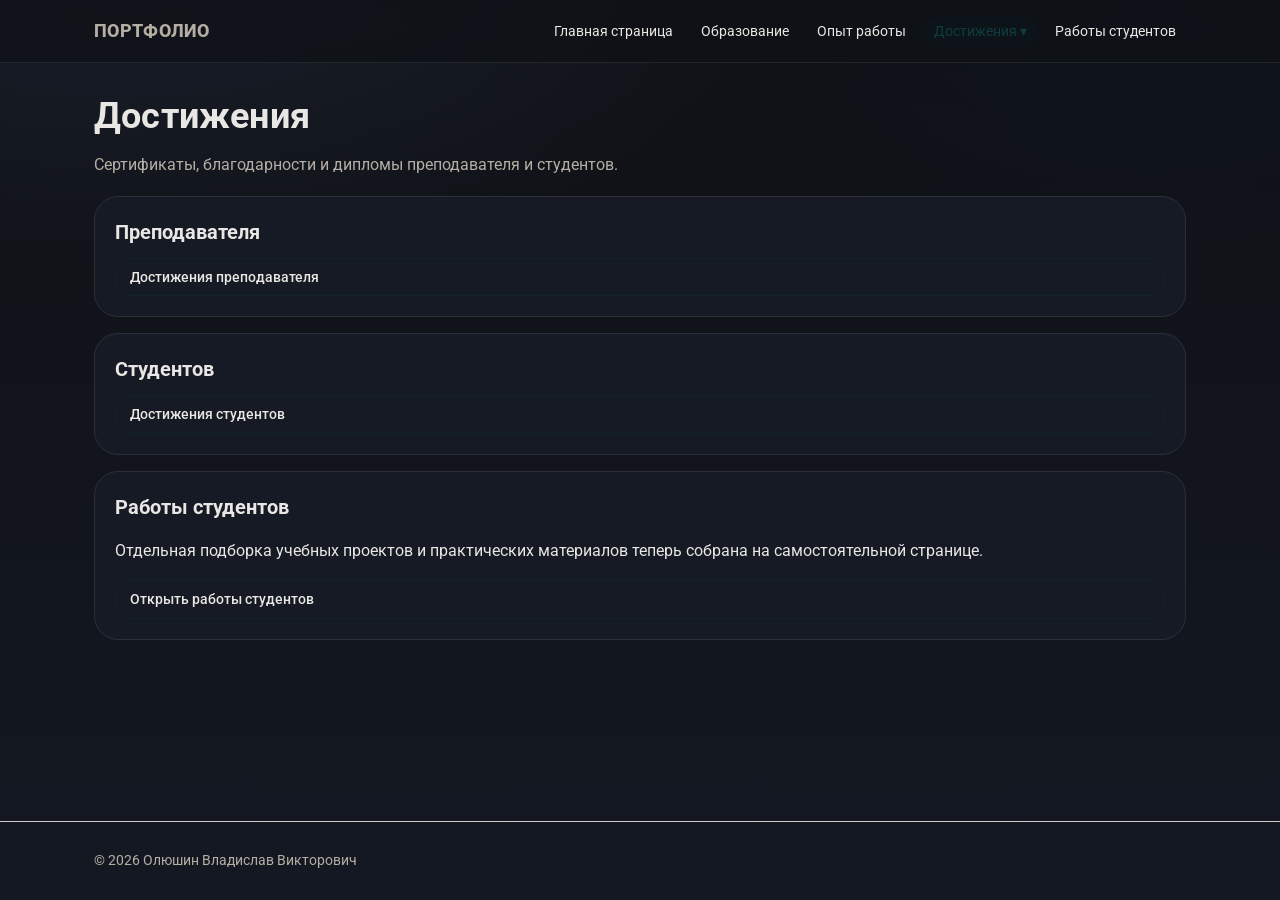
==== commit d608a46b: "Обновлены оформление и каталог портфолио Улучшены фильтры каталога, стили полей и выпадающих списков" ====
--- a/pages/achievements/index.html
+++ b/pages/achievements/index.html
@@ -6,7 +6,7 @@
   <link rel="icon" href="../../assets/img/favicon.ico" type="image/x-icon">
   <meta name="viewport" content="width=device-width, initial-scale=1" />
   <title>Олюшин | Достижения</title>
-  <link rel="stylesheet" href="../../assets/css/styles.css?v=20260911g" />
+  <link rel="stylesheet" href="../../assets/css/styles.css?v=20260910g" />
 </head>
 
 <body>
@@ -72,17 +72,17 @@
 
   <footer class="footer">
     <div class="container footer-inner">
-      <nav class="footer-nav" aria-label="Навигация в подвале">
-        <a href="../../index.html">Главная</a>
-        <a href="../education.html">Образование</a>
-        <a href="../work-experience.html">Опыт работы</a>
-        <a href="index.html">Достижения</a>
-        <a href="../student-works.html">Работы студентов</a>
-      </nav>
       <span>&copy; 2026 Олюшин Владислав Викторович</span>
     </div>
   </footer>
 
-  <script src="../../assets/js/main.js?v=20260911i"></script>
+  <div class="img-modal" id="imgModal" aria-hidden="true" role="dialog">
+    <div class="img-modal__dialog">
+      <img class="img-modal__img" id="imgModalImg" alt="Документ" />
+      <iframe class="img-modal__frame" id="imgModalFrame" title="Документ" hidden></iframe>
+    </div>
+  </div>
+
+  <script src="../../assets/js/main.js?v=20260626a"></script>
 </body>
 </html>
--- a/assets/css/styles.css
+++ b/assets/css/styles.css
@@ -1,81 +1,100 @@
 ﻿/* Подключение шрифта Roboto из Google Fonts */
-@import url('https://fonts.googleapis.com/css2?family=Roboto:wght@400;500;600;700;800&display=swap');
-
+@import url('https://fonts.googleapis.com/css2?family=Roboto:wght@300;400;500;700;900&display=swap');
+
+/* ===== КОРНЕВЫЕ ПЕРЕМЕННЫЕ CSS (CSS-переменные) ===== */
 :root{
-  --bg:#0f1115;
-  --bg-2:#141822;
-  --text:#e9e7e3;
-  --muted:#b5aea4;
-  --line:#2a2f3a;
-  --card:#151a24;
-  --accent:#0f3d3e;
-
-  --grad-spot-1:#1c2230;
-  --grad-spot-2:#0f141e;
-  --header-bg:rgba(15,17,21,.72);
-  --header-border:rgba(42,47,58,.7);
-  --radius:18px;
-  --radius-lg:24px;
-  --max:1140px;
-  --pad:20px;
-  --font:"Roboto", system-ui, -apple-system, "Segoe UI", Arial, "Noto Sans", "Liberation Sans", sans-serif;
-}
-
+  /* ===== ТОКЕНЫ ТЕМЫ (тёмная тема) ===== */
+  --bg:#0f1115;            /* Основной фон страницы */
+  --bg-2:#141822;          /* Вторичный фон, градиент */
+  --text:#e9e7e3;          /* Основной цвет текста */
+  --muted:#b5aea4;         /* Приглушенный цвет текста (подзаголовки, второстепенное) */
+  --line:#2a2f3a;          /* Цвет разделительных линий, бордеров */
+  --card:#151a24;          /* Фон карточек, модальных окон */
+  --accent:#0f3d3e;        /* Акцентный цвет (синий/зеленый) */
+  --accent-2:#f2c14e;      /* Второй акцентный цвет (желтый) */
+  --shadow: none;
+  --shadow-soft: none;
+
+  /* Фон + помощники для хедера */
+  --grad-spot-1:#1c2230;   /* Первый цвет для радиального градиента */
+  --grad-spot-2:#0f141e;   /* Второй цвет для радиального градиента */
+  --header-bg: rgba(15,17,21,.72);      /* Полупрозрачный темный фон хедера */
+  --header-border: rgba(42,47,58,.7);   /* Полупрозрачная темная граница хедера */
+  --radius:18px;           /* Стандартный радиус скругления */
+  --radius-lg:24px;        /* Большой радиус скругления */
+  --max: 1140px;           /* Максимальная ширина контейнера */
+  --pad: 20px;             /* Стандартный внутренний отступ */
+  --font: "Roboto", system-ui, -apple-system, "Segoe UI", Arial, "Noto Sans", "Liberation Sans", sans-serif;          /* Основной шрифт */
+  --font-display: "Roboto", system-ui, -apple-system, "Segoe UI", Arial, "Noto Sans", "Liberation Sans", sans-serif;  /* Шрифт для заголовков */
+}
+
+/* Обнуление box-sizing для всех элементов */
 *{box-sizing:border-box}
 
+/* Стили для html и body */
 html,body{
   margin:0;
   padding:0;
-  color:var(--text);
-  font-family:var(--font);
-  line-height:1.55;
-  min-height:100%;
+  color:var(--text);              /* Использование CSS-переменной */
+  font-family:var(--font);        /* Использование переменной шрифта */
+  line-height:1.55;               /* Межстрочный интервал */
+  min-height:100%;                /* Минимальная высота 100% */
   overflow-x:hidden;
 }
 
+/* ФОН НА HTML */
 html{
-  /* Постоянный скроллбар не даёт контенту смещаться между страницами. */
-  overflow-y:scroll;
+  overflow-y:scroll;              /* Всегда показывать скроллбар для предотвращения скачков */
+  /* Сложный градиентный фон из радиальных и линейных градиентов */
   background: radial-gradient(1200px 600px at 10% -10%, var(--grad-spot-1) 0%, rgba(0,0,0,0) 60%),
               radial-gradient(800px 500px at 90% 0%, var(--grad-spot-2) 0%, rgba(0,0,0,0) 55%),
               linear-gradient(180deg, var(--bg) 0%, var(--bg-2) 100%);
 }
 
 body{
-  background:transparent;
+  background: transparent;        /* Прозрачный фон, т.к. фон задан на html */
   display:flex;
   flex-direction:column;
   min-height:100vh;
 }
 
+/* Общий нижний отступ для главного контента */
 main.container{
   width:100%;
   padding-bottom:32px;
   flex:1 0 auto;
 }
 
+/* Блокировка прокрутки при открытом модальном окне */
 body.no-scroll{overflow:hidden}
 
+/* Базовые стили ссылок */
 a{color:inherit;text-decoration:none}
 a:hover{text-decoration:none}
 
+/* Стили для изображений */
 img{max-width:100%;display:block}
 
+/* Контейнер с центрированием и ограничением по ширине */
 .container{
   max-width:var(--max);
   margin:0 auto;
   padding-inline:clamp(14px, 2vw, 24px);
 }
 
+/* Горизонтальная разделительная линия */
+.hr{border:0;border-top:1px solid var(--line);margin:22px 0}
+
 /* ===== ШАПКА САЙТА ===== */
 
 .header{
   border-bottom:1px solid var(--header-border);
   background:var(--header-bg);
-  backdrop-filter:blur(10px);
-  position:sticky; top:0; z-index:20;
-}
-
+  backdrop-filter: blur(10px);      /* Эффект размытия фона */
+  position:sticky; top:0; z-index:20; /* Липкая шапка с высоким z-index */
+}
+
+/* Навигационная панель */
 .navbar{
   display:flex; align-items:center; justify-content:flex-start;
   gap:clamp(12px, 1.5vw, 18px);
@@ -83,13 +102,15 @@
   flex-wrap:wrap;
 }
 
+/* Контейнер для действий в навигации (переключатель темы, бургер) */
 .nav-actions{
-  margin-left:auto;
+  margin-left:auto;                  /* Прижимаем к правому краю */
   display:flex;
   align-items:center;
   gap:12px;
 }
 
+/* Бренд/логотип в шапке */
 .brand{
   font-weight:800;
   letter-spacing:.3px;
@@ -98,12 +119,14 @@
   color:var(--muted);
 }
 
+/* Основное навигационное меню */
 .nav{
   display:flex; align-items:center; gap:8px;
   flex-wrap:wrap;
   min-width:0;
 }
 
+/* Ссылки и кнопки в навигации */
 .nav a, .nav button{
   display:inline-flex;
   align-items:center;
@@ -115,7 +138,7 @@
   background:transparent;
   border:0;
   padding:8px 10px;
-  border-radius:999px;
+  border-radius:999px;       /* Скругленные элементы */
   cursor:pointer;
   appearance:none;
   -webkit-appearance:none;
@@ -128,29 +151,37 @@
   color:var(--muted);
 }
 
+/* Активная ссылка в навигации */
 .nav a.active,
 .nav button.active{
-  background:rgba(15,61,62,.08);
+  background:rgba(15,61,62,.08); /* Полупрозрачный акцентный фон */
   color:var(--accent);
   text-decoration:none;
 }
 
+/* Ховер-эффект для навигационных элементов */
 .nav a:hover, .nav button:hover{
   background:rgba(15,61,62,.08);
   color:var(--accent);
   text-decoration:none;
-  transform:translateY(-1px);
+  transform: translateY(-1px); /* Эффект поднятия */
 }
 
 /* ===== ВЫПАДАЮЩЕЕ МЕНЮ ===== */
 
-/* Панель привязана к кнопке, но при необходимости расширяется под длинный текст. */
+/*
+  Делаем корневой контейнер "как кнопку":
+  - position:relative для позиционирования панели
+  - inline-block чтобы ширина контейнера совпадала с шириной кнопки
+    (тогда панель можно сделать width:100% и она будет ровно как кнопка)
+*/
 .dropdown{
   position:relative;
   display:inline-block;
   z-index:25;
 }
 
+/* Панель выпадающего меню */
 .dropdown-panel{
   position:absolute;
   left:0;
@@ -158,13 +189,14 @@
   background:var(--card);
   border:1px solid var(--line);
   border-radius:14px;
+  box-shadow:var(--shadow);
   overflow:hidden;
   display:flex;
   flex-direction:column;
 
-  min-width:100%;
-  width:max-content;
-  white-space:nowrap;
+  min-width: 100%;      /* не меньше ширины кнопки */
+  width: max-content;   /* расширяется под текст */
+  white-space: nowrap;  /* запрещает перенос строк */
 
   padding:0;
   opacity:0;
@@ -183,41 +215,56 @@
 
 .dropdown-panel a:hover{background:rgba(15,61,62,.08);text-decoration:none}
 
+/* Класс для открытого состояния выпадающего меню */
 .dropdown.open .dropdown-panel{
   opacity:1;
   transform: translateY(0) scale(1);
+  pointer-events:auto;                  /* Включаем взаимодействие */
+}
+
+/* Открытие только при наведении мыши */
+.dropdown:hover .dropdown-panel,
+.dropdown:focus-within .dropdown-panel{
+  opacity:1;
+  transform: translateY(0) scale(1);
   pointer-events:auto;
 }
 
+/* Кнопка бургер-меню (только для мобильных) */
 .burger{
-  display:none;
+  display:none;                         /* Скрыто на десктопе */
   border:1px solid var(--line);
   background:var(--card);
   border-radius:12px;
   padding:8px 10px;
   cursor:pointer;
+  box-shadow: var(--shadow-soft);
 }
 
 /* ===== АДАПТИВНЫЕ СТИЛИ ДЛЯ МОБИЛЬНЫХ УСТРОЙСТВ ===== */
 
 @media (max-width: 860px){
+  /* Показываем бургер-меню на мобильных */
   .burger{display:inline-flex; align-items:center; gap:8px}
   .nav-actions{width:100%; justify-content:flex-end}
   
+  /* Изменяем навигацию для мобильных */
   .nav{
-    display:none;
+    display:none;                        /* Скрываем по умолчанию */
     position:absolute;
     left:0; right:0;
-    top:58px;
+    top:58px;                            /* Под шапкой */
     background:var(--card);
     border-bottom:1px solid var(--line);
     padding:10px 18px 16px;
-    flex-direction:column;
-    align-items:stretch;
+    flex-direction:column;              /* Вертикальное расположение */
+    align-items:stretch;                /* Растягиваем на всю ширину */
+    box-shadow: var(--shadow-soft);
     gap:6px;
     z-index:30;
   }
   
+  /* Класс для открытого состояния меню */
   .nav.open{display:flex}
 
   .nav a,
@@ -231,26 +278,21 @@
     width:100%;
   }
   
+  /* Изменяем выпадающее меню для мобильных */
   .dropdown-panel{
-    position:static;
+    position:static;                    /* Убираем абсолютное позиционирование */
     box-shadow:none;
     border:0;
     padding:0;
     min-width:auto;
     width:100%;
+    opacity:1;
     transform:none;
-  }
-  .dropdown:not(.open) .dropdown-panel{
-    display:none;
-  }
-  .dropdown.open .dropdown-panel{
-    display:flex;
-    opacity:1;
-    pointer-events:auto;
+    pointer-events:auto; /* Всегда видимо */
   }
   .dropdown-panel a{
     width:100%;
-    padding-left:18px;
+    padding-left:18px;  /* Отступ для вложенных ссылок */
   }
 }
 
@@ -260,22 +302,47 @@
   }
 }
 
+/* Увеличение переключателя темы для мобильных */
 /* ===== ОСНОВНОЙ МАКЕТ СТРАНИЦЫ ===== */
 
+/* Заголовок страницы */
 .page-title{
   margin:26px 0 8px;
   font-size:36px;
+  font-family:var(--font-display);
   letter-spacing:.2px;
 }
 
+/* Подзаголовок страницы */
 .subtitle{color:var(--muted); margin:0 0 18px; font-size:16px}
 
+.subtitle--compact{margin:0}
+
+/* Секции страницы */
 .section{
   background:var(--card);
   border:1px solid var(--line);
   border-radius:var(--radius-lg);
   padding:var(--pad);
+  box-shadow: var(--shadow);
   margin:16px 0;
+}
+.section#student-works{
+  border:0;
+  background:transparent;
+  padding:0;
+}
+.section#student-works .tile{
+  border:0;
+}
+.section#student-works .tile .cap{
+  border-top:0;
+}
+.section#student-works .tile-file__placeholder{
+  border:0;
+}
+.achievements-page .cap{
+  display:none;
 }
 .section h2{
   margin:0 0 10px;
@@ -286,11 +353,12 @@
 
 .hero{
   display:grid;
-  grid-template-columns:minmax(220px, 280px) minmax(0, 1fr);
+  grid-template-columns: minmax(220px, 280px) minmax(0, 1fr); /* Две колонки: фото и текст */
   gap:22px;
   align-items:start;
 }
 
+/* Адаптация hero для мобильных */
 @media(max-width:900px){
   .hero{
     grid-template-columns:minmax(180px, 220px) minmax(0, 1fr);
@@ -299,25 +367,30 @@
 }
 
 @media(max-width:700px){
-  .hero{grid-template-columns:1fr}
-}
-
+  .hero{grid-template-columns:1fr} /* Одна колонка на мобильных */
+}
+
+/* Контейнер для портретного фото */
 .portrait{
   border-radius:22px;
   padding:8px;
   overflow:hidden;
   background:var(--card);
-}
-
+  box-shadow: var(--shadow-soft);
+}
+
+/* Эффект увеличения фото при наведении */
 .portrait img{
   transform: scale(1);
   transition: transform .6s ease;
 }
 .portrait:hover img{transform: scale(1.03)}
 
+/* Список фактов */
 .factlist{margin:0; padding-left:18px}
 .factlist li{margin:8px 0}
 
+/* Синие ссылки только в текстовых блоках */
 .factlist a,
 .card a{color:#1e6bff}
 .factlist a:hover,
@@ -328,37 +401,42 @@
   margin:16px 0 0;
   padding:16px 22px;
   border-radius:18px;
+  box-shadow:var(--shadow-soft);
   border:1px solid var(--line);
   background:var(--card);
 }
 .card h2{margin-top:0;margin-bottom:10px}
 
+/* Фото как карточка (с эффектом увеличения) */
 .portrait-card{
   display:block;
   border-radius:16px;
   overflow:hidden;
-  background:var(--card);
-  cursor:zoom-in;
-  transition:transform .15s ease;
+  box-shadow:var(--shadow);
+  background:var(--card);
+  cursor:zoom-in;                    /* Курсор "лупа" */
+  transition:transform .15s ease, box-shadow .15s ease;
   max-width:100%;
 }
-.portrait-card:hover{transform:translateY(-2px)}
+.portrait-card:hover{transform:translateY(-2px);box-shadow:var(--shadow)}
 .portrait-card img{display:block;width:100%;height:auto}
 
 /* ===== МОДАЛЬНОЕ ОКНО ДЛЯ ФОТО ===== */
 .img-modal{
   position:fixed;
-  inset:0;
-  display:none;
+  inset:0;                           /* Современный синтаксис для top:0; right:0; bottom:0; left:0; */
+  display:none;                      /* Скрыто по умолчанию */
   align-items:center;
   justify-content:center;
-  padding:clamp(6px, 1.5vw, 12px);
-  background:rgba(0,0,0,.72);
-  z-index:9999;
-}
-
+  padding:20px;
+  background:rgba(0,0,0,.72);       /* Полупрозрачный черный фон */
+  z-index:9999;                      /* Очень высокий z-index */
+}
+
+/* Класс для отображения модального окна */
 .img-modal[aria-hidden="false"]{display:flex}
 
+/* Контейнер модального окна */
 .img-modal__dialog{
   position:relative;
   display:flex;
@@ -393,7 +471,7 @@
 }
 
 .img-modal__close:hover{background:rgba(15,17,21,.96);transform:scale(1.05)}
-.img-modal__close:focus-visible{outline:3px solid #1e6bff;outline-offset:2px}
+.img-modal__close:focus-visible{outline:3px solid var(--accent-2);outline-offset:2px}
 
 .img-modal--pdf .img-modal__dialog{
   background:#fff;
@@ -408,6 +486,7 @@
   object-fit:contain;
 }
 
+/* Если у изображения нет src, скрываем его */
 .img-modal__img:not([src]){display:none}
 
 .img-modal__frame{
@@ -421,6 +500,10 @@
   background:#fff;
 }
 
+.img-modal--pdf .img-modal__frame{
+  background:#fff;
+}
+
 .img-modal__frame:not([src]){display:none}
 .img-modal__frame[hidden]{display:none}
 
@@ -475,30 +558,39 @@
   }
 }
 
+.img-modal{
+  padding:clamp(6px, 1.5vw, 12px);
+}
+
+/* Карта в стиле карточки */
 .map-wrapper{
   margin-top:12px;
   width:100%;
   border-radius:14px;
   overflow:hidden;
   border:1px solid var(--line);
+  box-shadow:var(--shadow-soft);
   background:var(--card);
 }
 .map-wrapper iframe{display:block;width:100% !important;min-width:100%;height:400px;border:0}
 
 /* ===== СТРОКИ С ИНФОРМАЦИЕЙ (НА СТРАНИЦЕ ОБРАЗОВАНИЯ) ===== */
 
-.rows{display:grid; gap:12px}
+.rows{display:grid; gap:12px} /* Сетка строк */
 
 .row{
   border:1px solid var(--line);
   border-radius:14px;
   padding:14px;
   background:var(--card);
-  transition: transform .2s ease;
-}
-
+  box-shadow: var(--shadow-soft);
+  transition: transform .2s ease, box-shadow .2s ease; /* Плавные переходы */
+}
+
+/* Эффект при наведении на строку */
 .row:hover{
-  transform:translateY(-2px);
+  transform: translateY(-2px);      /* Поднимаем строку */
+  box-shadow: var(--shadow);        /* Усиливаем тень */
 }
 
 /* В образовании hover делаем как у наград: чуть сильнее подъём */
@@ -509,6 +601,7 @@
 /* На странице "Опыт работы" убираем эффект наведения у карточек */
 .work-experience-page .row:hover{
   transform:none;
+  box-shadow:var(--shadow-soft);
 }
 
 .row--link{
@@ -522,8 +615,8 @@
   outline-offset:2px;
 }
 
-.row .row-title{font-weight:700; margin:0 0 4px}
-.row .row-sub{color:var(--muted); margin:0}
+.row .row-title{font-weight:650; margin:0 0 4px}   /* Заголовок строки */
+.row .row-sub{color:var(--muted); margin:0}         /* Подзаголовок строки */
 
 /* ===== КНОПКИ ===== */
 
@@ -532,7 +625,7 @@
   align-items:center;
   gap:8px;
   padding:10px 14px;
-  border-radius:999px;
+  border-radius:999px;              /* Овальные кнопки */
   border:1px solid rgba(15,61,62,.25);
   background:var(--card);
   color:var(--text);
@@ -540,13 +633,16 @@
   font-size:14px;
   font-weight:500;
   line-height:1.2;
-  text-decoration:none !important;
-  transition: transform .2s ease, background .2s ease;
-}
-
+  text-decoration:none !important;  /* Отключаем подчеркивание */
+  box-shadow: var(--shadow-soft);
+  transition: transform .2s ease, box-shadow .2s ease, background .2s ease;
+}
+
+/* Ховер-эффект для кнопок */
 .btn:hover{
-  background:rgba(15,61,62,.06);
-  transform:translateY(-1px);
+  background:rgba(15,61,62,.06);    /* Легкий акцентный фон */
+  transform: translateY(-1px);      /* Эффект поднятия */
+  box-shadow: var(--shadow);        /* Усиление тени */
 }
 
 .btn--block{
@@ -555,12 +651,45 @@
   border-radius:16px;
 }
 
+/* Контейнер для строки кнопок */
 .btn-row{display:flex; flex-wrap:wrap; gap:10px; margin-top:10px}
+
+/* ===== КАРТОЧКИ ПРОФИЛЕЙ (СТРАНИЦА УПОМИНАНИЙ) ===== */
+/* ===== КАРТОЧКИ РЕПОЗИТОРИЕВ (СТРАНИЦА ПРОЕКТОВ) ===== */
+.repo-grid{
+  display:grid;
+  grid-template-columns:repeat(3, minmax(0, 1fr));
+  gap:14px;
+}
+
+.repo-grid--featured{
+  grid-template-columns:repeat(2, minmax(0, 1fr));
+}
 
 .project-grid{
   display:grid;
   grid-template-columns:repeat(3, minmax(0, 1fr));
   gap:14px;
+}
+
+.project-search{
+  padding:0;
+  background:transparent;
+  border:0;
+  box-shadow:none;
+  margin:0 0 12px;
+}
+
+.project-search .gallery-controls__search{
+  margin-bottom:0;
+}
+
+.project-search__empty{
+  margin:0 0 14px;
+}
+
+.project-card[hidden]{
+  display:none;
 }
 
 .project-card{
@@ -573,6 +702,7 @@
   background:
     radial-gradient(900px 220px at 0% 0%, rgba(15,61,62,.14), rgba(0,0,0,0) 60%),
     var(--card);
+  box-shadow:var(--shadow-soft);
 }
 
 .project-card__preview{
@@ -686,15 +816,18 @@
   white-space:nowrap;
   background:rgba(15,61,62,.06);
   border-color:rgba(15,61,62,.16);
+  box-shadow:none;
 }
 
 .project-card__actions .btn:hover{
   background:rgba(15,61,62,.1);
   transform:translateY(-1px);
+  box-shadow:var(--shadow-soft);
 }
 
 .project-card__actions .btn:active{
   transform:translateY(0);
+  box-shadow:none;
 }
 
 .project-card__actions .btn:focus-visible{
@@ -707,11 +840,99 @@
   border-color:rgba(15,61,62,.16);
 }
 
+.repo-card{
+  display:block;
+  height:100%;
+  border:1px solid var(--line);
+  border-radius:16px;
+  overflow:hidden;
+  background:var(--card);
+  box-shadow:var(--shadow-soft);
+  text-decoration:none;
+  color:var(--text);
+  transition:transform .2s ease, box-shadow .2s ease;
+}
+
+.repo-card:hover{
+  transform:translateY(-2px);
+  box-shadow:var(--shadow);
+}
+
+.repo-card__preview{
+  aspect-ratio:16 / 9;
+  background:linear-gradient(120deg, #1b3f84 0%, #0a1b3b 50%, #060c1f 100%);
+  border-bottom:1px solid var(--line);
+  overflow:hidden;
+  display:flex;
+  align-items:center;
+  justify-content:center;
+}
+
+.repo-card__preview img{
+  display:block;
+  width:88px;
+  height:88px;
+  object-fit:contain;
+  background:transparent;
+}
+
+.repo-card__preview.has-social img{
+  width:100%;
+  height:100%;
+  object-fit:cover;
+}
+
+.repo-card__mark{
+  display:inline-flex;
+  align-items:center;
+  justify-content:center;
+  min-width:92px;
+  min-height:92px;
+  padding:14px 18px;
+  border-radius:24px;
+  background:rgba(15,17,21,.7);
+  border:1px solid rgba(255,255,255,.14);
+  color:#fff;
+  font-size:26px;
+  font-weight:800;
+  letter-spacing:.08em;
+  text-transform:uppercase;
+  backdrop-filter: blur(6px);
+}
+
+.repo-card__body{
+  padding:12px 12px 8px;
+}
+
+
+.repo-card__body h3{
+  margin:0;
+  font-size:18px;
+  line-height:1.25;
+}
+
+.repo-card__body p{
+  margin:8px 0 0;
+  color:var(--muted);
+  font-size:14px;
+  line-height:1.45;
+}
+
 @media(max-width:1100px){
+  .repo-grid{grid-template-columns:repeat(2, minmax(0, 1fr))}
+  .repo-grid--featured{grid-template-columns:repeat(2, minmax(0, 1fr))}
   .project-grid{grid-template-columns:repeat(2, minmax(0, 1fr))}
 }
 
+@media(min-width:1440px){
+  .repo-grid{grid-template-columns:repeat(4, minmax(0, 1fr))}
+  .repo-grid--featured{grid-template-columns:repeat(2, minmax(0, 1fr))}
+  .project-grid{grid-template-columns:repeat(3, minmax(0, 1fr))}
+}
+
 @media(max-width:700px){
+  .repo-grid{grid-template-columns:1fr}
+  .repo-grid--featured{grid-template-columns:1fr}
   .project-grid{grid-template-columns:1fr}
 
   .project-card__actions{
@@ -731,6 +952,7 @@
   border-radius:0;
   background:transparent;
   border:0;
+  box-shadow:none;
   margin-bottom:12px;
 }
 
@@ -764,6 +986,62 @@
   text-transform:uppercase;
 }
 
+.gallery-control--search{
+  flex:1 1 320px;
+  min-width:min(100%, 320px);
+}
+
+.gallery-controls__search{
+  margin-bottom:12px;
+}
+
+.gallery-search{
+  display:flex;
+  gap:8px;
+  align-items:center;
+}
+
+.gallery-search input{
+  height:40px;
+  flex:1 1 auto;
+  min-width:0;
+  border-radius:10px;
+  border:1px solid var(--line);
+  background:var(--bg-2);
+  color:var(--text);
+  padding:0 12px;
+  font:inherit;
+  font-size:15px;
+  font-weight:500;
+  line-height:1.2;
+  transition:border-color .15s ease, background .15s ease, box-shadow .15s ease;
+}
+
+.gallery-search input::placeholder{
+  color:var(--muted);
+}
+
+.gallery-search input:hover{
+  background:var(--card);
+  border-color:rgba(30,107,255,.42);
+}
+
+.gallery-search input:focus-visible{
+  outline:none;
+  background:var(--card);
+  border-color:rgba(30,107,255,.65);
+  box-shadow:0 0 0 2px rgba(30,107,255,.14);
+}
+
+.gallery-search__clear{
+  height:40px;
+  flex:0 0 auto;
+  display:inline-flex;
+  align-items:center;
+  justify-content:center;
+  line-height:1;
+}
+
 .gallery-controls__actions{
   display:flex;
   gap:8px;
@@ -773,6 +1051,7 @@
 }
 
 .gallery-controls select,
+.gallery-controls input[type="date"],
 .gallery-controls input[type="text"]{
   height:40px;
   width:100%;
@@ -905,12 +1184,14 @@
   opacity:1;
 }
 
+.gallery-controls input[type="date"]:hover,
 .gallery-controls input[type="text"]:hover{
   background:var(--card);
   border-color:rgba(30,107,255,.42);
 }
 
 .gallery-controls select:focus-visible,
+.gallery-controls input[type="date"]:focus-visible,
 .gallery-controls input[type="text"]:focus-visible{
   outline:none;
   background:var(--card);
@@ -930,16 +1211,22 @@
   color:var(--text);
   font-size:15px;
   line-height:1.2;
+  box-shadow:none;
 }
 
 .gallery-controls .btn:hover{
   background:var(--card);
   transform:none;
+  box-shadow:none;
 }
 
 @media(max-width:700px){
   .gallery-controls{
     padding:0;
+  }
+
+  .gallery-controls__search{
+    margin-bottom:10px;
   }
 
   .gallery-controls__layout{
@@ -955,6 +1242,19 @@
 
   .gallery-control > span{
     min-height:18px;
+  }
+
+  .gallery-control--search{
+    flex:1 1 100%;
+  }
+
+  .gallery-search{
+    flex-wrap:wrap;
+  }
+
+  .gallery-search input,
+  .gallery-search__clear{
+    width:100%;
   }
 
   .gallery-controls__actions{
@@ -972,37 +1272,49 @@
 
 .gallery{
   display:grid;
-  grid-template-columns:repeat(3, 1fr);
+  grid-template-columns: repeat(3, 1fr); /* 3 колонки по умолчанию */
   gap:14px;
 }
 
+/* Модификатор: 4 карточки в строке */
 .gallery.gallery--4{grid-template-columns:repeat(4,1fr)}
 
+/* Адаптация галереи для разных экранов */
 @media(max-width:1100px){.gallery.gallery--4{grid-template-columns:repeat(3,1fr)}}
 @media(max-width:760px){ .gallery.gallery--4{grid-template-columns:repeat(2,1fr)} }
-@media(max-width:900px){ .gallery{grid-template-columns:repeat(2,1fr)} }
-@media(max-width:560px){ .gallery{grid-template-columns:1fr} }
+@media(max-width:900px){ .gallery{grid-template-columns:repeat(2,1fr)} }  /* 2 колонки */
+@media(max-width:560px){ .gallery{grid-template-columns:1fr} }             /* 1 колонка */
 
 @media(max-width:560px){
   .tile img,
-  .tile-pdf__preview{
+  .tile-pdf__frame,
+  .tile-file__placeholder{
     height:180px;
   }
-}
-
-/* ===== ПЛИТКИ ГАЛЕРЕИ ===== */
+
+  .tile .cap{
+    padding:9px 10px;
+    font-size:12px;
+  }
+}
+
+/* ===== СЕТКА ПОСТОВ VK (СТРАНИЦА УПОМИНАНИЙ) ===== */
+
+/* ===== ПЛИТКИ (ПЛИТКИ) ДЛЯ ГАЛЕРЕИ ===== */
 .tile{
   border:1px solid var(--line);
   border-radius:16px;
   overflow:hidden;
   background:var(--card);
+  box-shadow: var(--shadow);
   transform: translateY(0);
-  transition: transform .25s ease;
+  transition: transform .25s ease, box-shadow .25s ease;
   position:relative;
 }
 
 .tile:hover{
-  transform:translateY(-3px);
+  transform: translateY(-3px);      /* Эффект поднятия */
+  box-shadow: var(--shadow);
 }
 
 .tile-media{
@@ -1012,9 +1324,20 @@
   justify-content:center;
 }
 
-.tile:focus-visible{
+.tile-open{
+  position:absolute;
+  inset:0;
+  z-index:2;
+  border:0;
+  padding:0;
+  background:transparent;
+  cursor:pointer;
+  appearance:none;
+}
+
+.tile-open:focus-visible{
   outline:2px solid var(--accent);
-  outline-offset:2px;
+  outline-offset:-2px;
 }
 
 .tile-format__badge{
@@ -1033,10 +1356,11 @@
   font-size:12px;
   font-weight:700;
   letter-spacing:.04em;
+  box-shadow:var(--shadow-soft);
 }
 
 .tile img{width:100%; height:240px; object-fit:cover; background:var(--card)}
-.tile-pdf__preview{
+.tile-pdf__frame{
   width:100%;
   height:240px;
   border:0;
@@ -1044,157 +1368,115 @@
   pointer-events:none;
   background:var(--card);
 }
-
-.gallery-status{
-  grid-column:1 / -1;
-  margin:0;
+.tile-pdf__badge{
+  position:absolute;
+  top:12px;
+  left:12px;
+  display:inline-flex;
+  align-items:center;
+  justify-content:center;
+  min-width:48px;
+  height:28px;
+  padding:0 10px;
+  border-radius:999px;
+  background:var(--accent);
+  color:#fff;
+  font-size:12px;
+  font-weight:700;
+  letter-spacing:.04em;
+  box-shadow:var(--shadow-soft);
+}
+.tile-file__placeholder{
+  width:100%;
+  height:240px;
+  display:flex;
+  align-items:center;
+  justify-content:center;
+  background:
+    linear-gradient(135deg, rgba(255,255,255,.96), rgba(243,246,255,.92)),
+    var(--card);
+  border:1px solid var(--line);
+}
+
+.tile-file__icon{
+  display:inline-flex;
+  align-items:center;
+  justify-content:center;
+  min-width:88px;
+  height:88px;
+  padding:0 18px;
+  border-radius:20px;
+  background:var(--accent);
+  color:#fff;
+  font-size:22px;
+  font-weight:800;
+  letter-spacing:.08em;
+}
+
+.tile .cap{
+  padding:10px 12px;
+  font-size:13px;
   color:var(--muted);
-}
-
-/* ===== АНИМАЦИЯ ПОЯВЛЕНИЯ ===== */
+  border-top:1px solid var(--line);
+  background:var(--card);
+  white-space:normal;
+  overflow:visible;
+  text-overflow:clip;
+  line-height:1.35;
+  word-break:break-word;
+} /* Подпись к плитке */
+
+/* ===== АНИМАЦИЯ ПОЯВЛЕНИЯ (ПОЯВЛЕНИЕ) ===== */
 
 .reveal{
   opacity:0;
-  transform:translateY(16px);
+  transform: translateY(16px);      /* Начальное положение (сдвиг вниз) */
   transition: opacity .7s ease, transform .7s ease;
 }
 
+/* Класс для видимого элемента */
 .reveal.is-visible{
   opacity:1;
-  transform:translateY(0);
+  transform: translateY(0);         /* Возвращаем на место */
 }
 
 /* Отключение анимаций для пользователей с настройкой prefers-reduced-motion */
 @media (prefers-reduced-motion: reduce){
-  *{scroll-behavior:auto !important}
-  .reveal{opacity:1; transform:none; transition:none}
+  *{scroll-behavior:auto !important} /* Отключаем плавную прокрутку */
+  .reveal{opacity:1; transform:none; transition:none} /* Отключаем анимации появления */
+  /* Отключаем все остальные переходы */
   .portrait img, .row, .tile, .btn, .nav a, .nav button{transition:none}
 }
 
 /* ===== ПОДВАЛ САЙТА ===== */
 .footer{
-  margin-top:32px;
-  padding:18px 0;
-  flex:0 0 auto;
-  color:var(--muted);
-  font-size:13px;
-  border-top:1px solid var(--header-border);
-  background:rgba(15,17,21,.55);
+  margin-top: 28px;                 /* Отступ сверху */
+  padding: 28px 0;                  /* Симметричные отступы сверху и снизу */
+  flex:0 0 auto;                    /* Футер сохраняет компактную высоту */
+  color: var(--muted);              /* Приглушенный цвет текста */
+  font-size: 14px;                  /* Уменьшенный размер шрифта */
+  border-top: 1px solid rgba(230,225,217,.9); /* Верхняя граница */
+  background: transparent;          /* Прозрачный фон */
 }
 
 .footer .footer-inner{
   display:flex;
-  flex-direction:column;
-  align-items:center;
-  justify-content:center;
-  gap:12px;
-  min-height:20px;
-  text-align:center;
-}
-
-.footer-nav{
-  display:flex;
-  flex-wrap:wrap;
-  justify-content:center;
-  gap:8px;
-}
-
-.footer-nav a{
-  display:inline-flex;
-  align-items:center;
-  min-height:34px;
-  padding:7px 12px;
-  border:1px solid var(--line);
-  border-radius:999px;
-  background:rgba(255,255,255,.025);
-  color:var(--text);
-  font-size:13px;
-  font-weight:600;
-  line-height:1.2;
-  transition:color .2s ease, border-color .2s ease, background .2s ease, transform .2s ease;
-}
-
-.footer-nav a:hover{
-  border-color:rgba(255,255,255,.2);
-  background:var(--accent);
-  color:#fff;
-  transform:translateY(-1px);
-}
-
-.footer-nav a:focus-visible{
-  outline:2px solid rgba(255,255,255,.8);
-  outline-offset:2px;
-}
-
-@media(max-width:560px){
-  .footer-nav{
-    display:grid;
-    grid-template-columns:repeat(2, minmax(0, 1fr));
-    width:100%;
-  }
-
-  .footer-nav a{
-    justify-content:center;
-  }
-
-  .footer-nav a:last-child:nth-child(odd){
-    grid-column:1 / -1;
-  }
-}
-
-.back-to-top{
-  position:fixed;
-  right:max(18px, env(safe-area-inset-right));
-  bottom:max(18px, env(safe-area-inset-bottom));
-  z-index:30;
-  width:46px;
-  height:46px;
-  display:flex;
-  align-items:center;
-  justify-content:center;
-  padding:0;
-  border:1px solid rgba(255,255,255,.16);
-  border-radius:50%;
-  background:var(--accent);
-  color:#fff;
-  box-shadow:0 10px 28px rgba(0,0,0,.3);
-  font:700 25px/1 var(--font);
-  cursor:pointer;
-  opacity:0;
-  visibility:hidden;
-  transform:translateY(10px);
-  transition:opacity .2s ease, transform .2s ease, visibility .2s ease, background .2s ease;
-}
-
-.back-to-top.is-visible{
-  opacity:1;
-  visibility:visible;
-  transform:translateY(0);
-}
-
-.back-to-top:hover{
-  background:#145253;
-  transform:translateY(-2px);
-}
-
-.back-to-top:focus-visible{
-  outline:2px solid #fff;
-  outline-offset:3px;
-}
-
-@media(max-width:560px){
-  .back-to-top{
-    right:max(12px, env(safe-area-inset-right));
-    bottom:max(12px, env(safe-area-inset-bottom));
-    width:42px;
-    height:42px;
-  }
-}
-
-@media (prefers-reduced-motion: reduce){
-  .back-to-top{transition:none}
-}
-
+  align-items:center;
+  justify-content:space-between;   /* Распределение по краям */
+  gap:16px;
+}
+
+.footer a{
+  color: var(--muted);
+  font-weight: 500;                 /* Полужирные ссылки */
+}
+
+.footer a:hover{
+  color: var(--accent);             /* Акцентный цвет при наведении */
+  text-decoration: underline;       /* Подчеркивание при наведении */
+}
+
+/* Приятный отступ перед футером для последнего элемента в main */
 main.container > :last-child{
-  margin-bottom:24px !important;
-}
+  margin-bottom: 24px !important;
+}
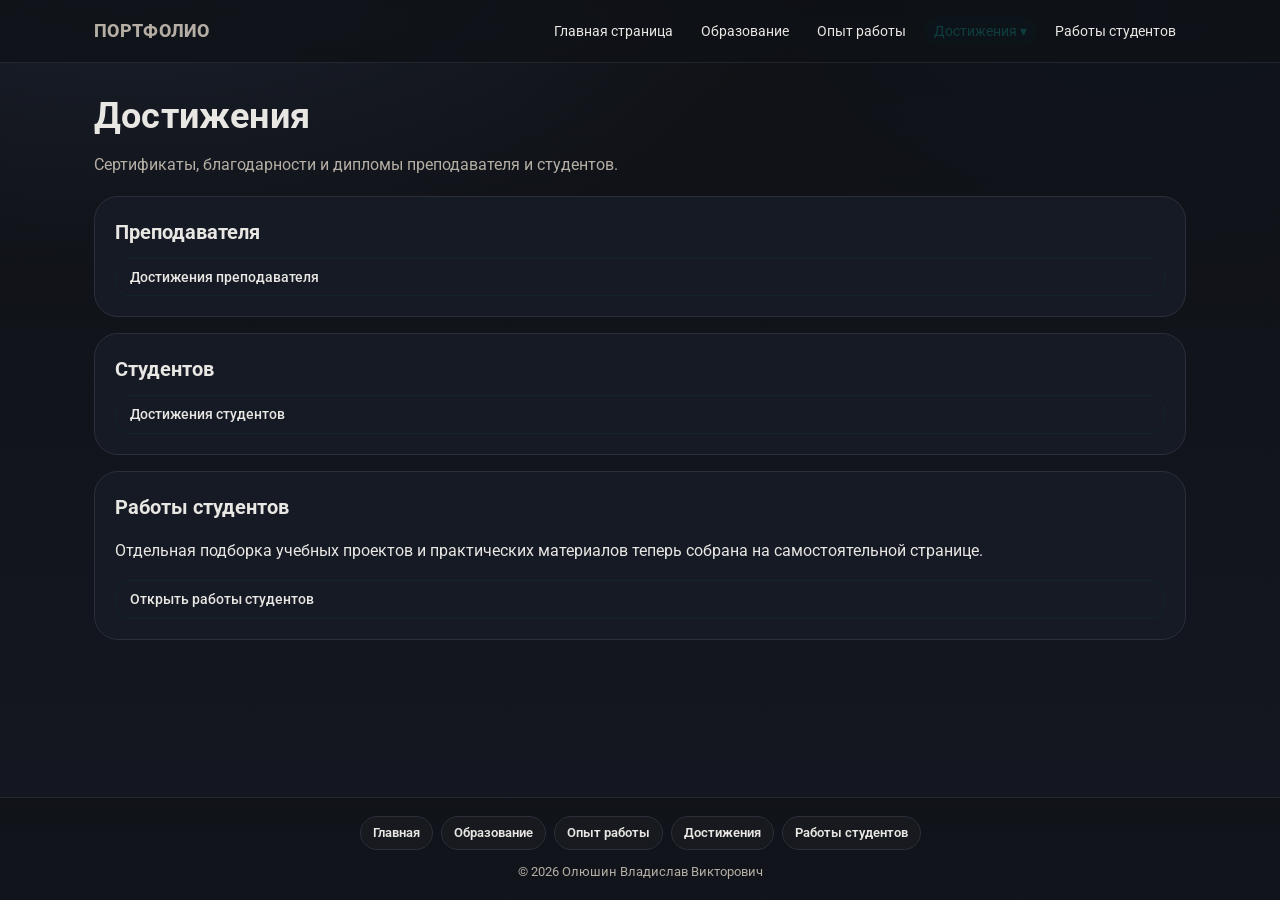
==== commit 8fec77ed: "Обновлен каталог наград и навигация сайта Добавлен фильтр наград по учебным годам, а имена файлов пр" ====
--- a/pages/achievements/index.html
+++ b/pages/achievements/index.html
@@ -6,7 +6,7 @@
   <link rel="icon" href="../../assets/img/favicon.ico" type="image/x-icon">
   <meta name="viewport" content="width=device-width, initial-scale=1" />
   <title>Олюшин | Достижения</title>
-  <link rel="stylesheet" href="../../assets/css/styles.css?v=20260910g" />
+  <link rel="stylesheet" href="../../assets/css/styles.css?v=20260911g" />
 </head>
 
 <body>
@@ -72,17 +72,17 @@
 
   <footer class="footer">
     <div class="container footer-inner">
+      <nav class="footer-nav" aria-label="Навигация в подвале">
+        <a href="../../index.html">Главная</a>
+        <a href="../education.html">Образование</a>
+        <a href="../work-experience.html">Опыт работы</a>
+        <a href="index.html">Достижения</a>
+        <a href="../student-works.html">Работы студентов</a>
+      </nav>
       <span>&copy; 2026 Олюшин Владислав Викторович</span>
     </div>
   </footer>
 
-  <div class="img-modal" id="imgModal" aria-hidden="true" role="dialog">
-    <div class="img-modal__dialog">
-      <img class="img-modal__img" id="imgModalImg" alt="Документ" />
-      <iframe class="img-modal__frame" id="imgModalFrame" title="Документ" hidden></iframe>
-    </div>
-  </div>
-
-  <script src="../../assets/js/main.js?v=20260626a"></script>
+  <script src="../../assets/js/main.js?v=20260911i"></script>
 </body>
 </html>
--- a/assets/css/styles.css
+++ b/assets/css/styles.css
@@ -1,100 +1,81 @@
 ﻿/* Подключение шрифта Roboto из Google Fonts */
-@import url('https://fonts.googleapis.com/css2?family=Roboto:wght@300;400;500;700;900&display=swap');
-
-/* ===== КОРНЕВЫЕ ПЕРЕМЕННЫЕ CSS (CSS-переменные) ===== */
+@import url('https://fonts.googleapis.com/css2?family=Roboto:wght@400;500;600;700;800&display=swap');
+
 :root{
-  /* ===== ТОКЕНЫ ТЕМЫ (тёмная тема) ===== */
-  --bg:#0f1115;            /* Основной фон страницы */
-  --bg-2:#141822;          /* Вторичный фон, градиент */
-  --text:#e9e7e3;          /* Основной цвет текста */
-  --muted:#b5aea4;         /* Приглушенный цвет текста (подзаголовки, второстепенное) */
-  --line:#2a2f3a;          /* Цвет разделительных линий, бордеров */
-  --card:#151a24;          /* Фон карточек, модальных окон */
-  --accent:#0f3d3e;        /* Акцентный цвет (синий/зеленый) */
-  --accent-2:#f2c14e;      /* Второй акцентный цвет (желтый) */
-  --shadow: none;
-  --shadow-soft: none;
-
-  /* Фон + помощники для хедера */
-  --grad-spot-1:#1c2230;   /* Первый цвет для радиального градиента */
-  --grad-spot-2:#0f141e;   /* Второй цвет для радиального градиента */
-  --header-bg: rgba(15,17,21,.72);      /* Полупрозрачный темный фон хедера */
-  --header-border: rgba(42,47,58,.7);   /* Полупрозрачная темная граница хедера */
-  --radius:18px;           /* Стандартный радиус скругления */
-  --radius-lg:24px;        /* Большой радиус скругления */
-  --max: 1140px;           /* Максимальная ширина контейнера */
-  --pad: 20px;             /* Стандартный внутренний отступ */
-  --font: "Roboto", system-ui, -apple-system, "Segoe UI", Arial, "Noto Sans", "Liberation Sans", sans-serif;          /* Основной шрифт */
-  --font-display: "Roboto", system-ui, -apple-system, "Segoe UI", Arial, "Noto Sans", "Liberation Sans", sans-serif;  /* Шрифт для заголовков */
-}
-
-/* Обнуление box-sizing для всех элементов */
+  --bg:#0f1115;
+  --bg-2:#141822;
+  --text:#e9e7e3;
+  --muted:#b5aea4;
+  --line:#2a2f3a;
+  --card:#151a24;
+  --accent:#0f3d3e;
+
+  --grad-spot-1:#1c2230;
+  --grad-spot-2:#0f141e;
+  --header-bg:rgba(15,17,21,.72);
+  --header-border:rgba(42,47,58,.7);
+  --radius:18px;
+  --radius-lg:24px;
+  --max:1140px;
+  --pad:20px;
+  --font:"Roboto", system-ui, -apple-system, "Segoe UI", Arial, "Noto Sans", "Liberation Sans", sans-serif;
+}
+
 *{box-sizing:border-box}
 
-/* Стили для html и body */
 html,body{
   margin:0;
   padding:0;
-  color:var(--text);              /* Использование CSS-переменной */
-  font-family:var(--font);        /* Использование переменной шрифта */
-  line-height:1.55;               /* Межстрочный интервал */
-  min-height:100%;                /* Минимальная высота 100% */
+  color:var(--text);
+  font-family:var(--font);
+  line-height:1.55;
+  min-height:100%;
   overflow-x:hidden;
 }
 
-/* ФОН НА HTML */
 html{
-  overflow-y:scroll;              /* Всегда показывать скроллбар для предотвращения скачков */
-  /* Сложный градиентный фон из радиальных и линейных градиентов */
+  /* Постоянный скроллбар не даёт контенту смещаться между страницами. */
+  overflow-y:scroll;
   background: radial-gradient(1200px 600px at 10% -10%, var(--grad-spot-1) 0%, rgba(0,0,0,0) 60%),
               radial-gradient(800px 500px at 90% 0%, var(--grad-spot-2) 0%, rgba(0,0,0,0) 55%),
               linear-gradient(180deg, var(--bg) 0%, var(--bg-2) 100%);
 }
 
 body{
-  background: transparent;        /* Прозрачный фон, т.к. фон задан на html */
+  background:transparent;
   display:flex;
   flex-direction:column;
   min-height:100vh;
 }
 
-/* Общий нижний отступ для главного контента */
 main.container{
   width:100%;
   padding-bottom:32px;
   flex:1 0 auto;
 }
 
-/* Блокировка прокрутки при открытом модальном окне */
 body.no-scroll{overflow:hidden}
 
-/* Базовые стили ссылок */
 a{color:inherit;text-decoration:none}
 a:hover{text-decoration:none}
 
-/* Стили для изображений */
 img{max-width:100%;display:block}
 
-/* Контейнер с центрированием и ограничением по ширине */
 .container{
   max-width:var(--max);
   margin:0 auto;
   padding-inline:clamp(14px, 2vw, 24px);
 }
 
-/* Горизонтальная разделительная линия */
-.hr{border:0;border-top:1px solid var(--line);margin:22px 0}
-
 /* ===== ШАПКА САЙТА ===== */
 
 .header{
   border-bottom:1px solid var(--header-border);
   background:var(--header-bg);
-  backdrop-filter: blur(10px);      /* Эффект размытия фона */
-  position:sticky; top:0; z-index:20; /* Липкая шапка с высоким z-index */
-}
-
-/* Навигационная панель */
+  backdrop-filter:blur(10px);
+  position:sticky; top:0; z-index:20;
+}
+
 .navbar{
   display:flex; align-items:center; justify-content:flex-start;
   gap:clamp(12px, 1.5vw, 18px);
@@ -102,15 +83,13 @@
   flex-wrap:wrap;
 }
 
-/* Контейнер для действий в навигации (переключатель темы, бургер) */
 .nav-actions{
-  margin-left:auto;                  /* Прижимаем к правому краю */
+  margin-left:auto;
   display:flex;
   align-items:center;
   gap:12px;
 }
 
-/* Бренд/логотип в шапке */
 .brand{
   font-weight:800;
   letter-spacing:.3px;
@@ -119,14 +98,12 @@
   color:var(--muted);
 }
 
-/* Основное навигационное меню */
 .nav{
   display:flex; align-items:center; gap:8px;
   flex-wrap:wrap;
   min-width:0;
 }
 
-/* Ссылки и кнопки в навигации */
 .nav a, .nav button{
   display:inline-flex;
   align-items:center;
@@ -138,7 +115,7 @@
   background:transparent;
   border:0;
   padding:8px 10px;
-  border-radius:999px;       /* Скругленные элементы */
+  border-radius:999px;
   cursor:pointer;
   appearance:none;
   -webkit-appearance:none;
@@ -151,37 +128,29 @@
   color:var(--muted);
 }
 
-/* Активная ссылка в навигации */
 .nav a.active,
 .nav button.active{
-  background:rgba(15,61,62,.08); /* Полупрозрачный акцентный фон */
+  background:rgba(15,61,62,.08);
   color:var(--accent);
   text-decoration:none;
 }
 
-/* Ховер-эффект для навигационных элементов */
 .nav a:hover, .nav button:hover{
   background:rgba(15,61,62,.08);
   color:var(--accent);
   text-decoration:none;
-  transform: translateY(-1px); /* Эффект поднятия */
+  transform:translateY(-1px);
 }
 
 /* ===== ВЫПАДАЮЩЕЕ МЕНЮ ===== */
 
-/*
-  Делаем корневой контейнер "как кнопку":
-  - position:relative для позиционирования панели
-  - inline-block чтобы ширина контейнера совпадала с шириной кнопки
-    (тогда панель можно сделать width:100% и она будет ровно как кнопка)
-*/
+/* Панель привязана к кнопке, но при необходимости расширяется под длинный текст. */
 .dropdown{
   position:relative;
   display:inline-block;
   z-index:25;
 }
 
-/* Панель выпадающего меню */
 .dropdown-panel{
   position:absolute;
   left:0;
@@ -189,14 +158,13 @@
   background:var(--card);
   border:1px solid var(--line);
   border-radius:14px;
-  box-shadow:var(--shadow);
   overflow:hidden;
   display:flex;
   flex-direction:column;
 
-  min-width: 100%;      /* не меньше ширины кнопки */
-  width: max-content;   /* расширяется под текст */
-  white-space: nowrap;  /* запрещает перенос строк */
+  min-width:100%;
+  width:max-content;
+  white-space:nowrap;
 
   padding:0;
   opacity:0;
@@ -215,56 +183,41 @@
 
 .dropdown-panel a:hover{background:rgba(15,61,62,.08);text-decoration:none}
 
-/* Класс для открытого состояния выпадающего меню */
 .dropdown.open .dropdown-panel{
   opacity:1;
   transform: translateY(0) scale(1);
-  pointer-events:auto;                  /* Включаем взаимодействие */
-}
-
-/* Открытие только при наведении мыши */
-.dropdown:hover .dropdown-panel,
-.dropdown:focus-within .dropdown-panel{
-  opacity:1;
-  transform: translateY(0) scale(1);
   pointer-events:auto;
 }
 
-/* Кнопка бургер-меню (только для мобильных) */
 .burger{
-  display:none;                         /* Скрыто на десктопе */
+  display:none;
   border:1px solid var(--line);
   background:var(--card);
   border-radius:12px;
   padding:8px 10px;
   cursor:pointer;
-  box-shadow: var(--shadow-soft);
 }
 
 /* ===== АДАПТИВНЫЕ СТИЛИ ДЛЯ МОБИЛЬНЫХ УСТРОЙСТВ ===== */
 
 @media (max-width: 860px){
-  /* Показываем бургер-меню на мобильных */
   .burger{display:inline-flex; align-items:center; gap:8px}
   .nav-actions{width:100%; justify-content:flex-end}
   
-  /* Изменяем навигацию для мобильных */
   .nav{
-    display:none;                        /* Скрываем по умолчанию */
+    display:none;
     position:absolute;
     left:0; right:0;
-    top:58px;                            /* Под шапкой */
+    top:58px;
     background:var(--card);
     border-bottom:1px solid var(--line);
     padding:10px 18px 16px;
-    flex-direction:column;              /* Вертикальное расположение */
-    align-items:stretch;                /* Растягиваем на всю ширину */
-    box-shadow: var(--shadow-soft);
+    flex-direction:column;
+    align-items:stretch;
     gap:6px;
     z-index:30;
   }
   
-  /* Класс для открытого состояния меню */
   .nav.open{display:flex}
 
   .nav a,
@@ -278,21 +231,26 @@
     width:100%;
   }
   
-  /* Изменяем выпадающее меню для мобильных */
   .dropdown-panel{
-    position:static;                    /* Убираем абсолютное позиционирование */
+    position:static;
     box-shadow:none;
     border:0;
     padding:0;
     min-width:auto;
     width:100%;
+    transform:none;
+  }
+  .dropdown:not(.open) .dropdown-panel{
+    display:none;
+  }
+  .dropdown.open .dropdown-panel{
+    display:flex;
     opacity:1;
-    transform:none;
-    pointer-events:auto; /* Всегда видимо */
+    pointer-events:auto;
   }
   .dropdown-panel a{
     width:100%;
-    padding-left:18px;  /* Отступ для вложенных ссылок */
+    padding-left:18px;
   }
 }
 
@@ -302,47 +260,22 @@
   }
 }
 
-/* Увеличение переключателя темы для мобильных */
 /* ===== ОСНОВНОЙ МАКЕТ СТРАНИЦЫ ===== */
 
-/* Заголовок страницы */
 .page-title{
   margin:26px 0 8px;
   font-size:36px;
-  font-family:var(--font-display);
   letter-spacing:.2px;
 }
 
-/* Подзаголовок страницы */
 .subtitle{color:var(--muted); margin:0 0 18px; font-size:16px}
 
-.subtitle--compact{margin:0}
-
-/* Секции страницы */
 .section{
   background:var(--card);
   border:1px solid var(--line);
   border-radius:var(--radius-lg);
   padding:var(--pad);
-  box-shadow: var(--shadow);
   margin:16px 0;
-}
-.section#student-works{
-  border:0;
-  background:transparent;
-  padding:0;
-}
-.section#student-works .tile{
-  border:0;
-}
-.section#student-works .tile .cap{
-  border-top:0;
-}
-.section#student-works .tile-file__placeholder{
-  border:0;
-}
-.achievements-page .cap{
-  display:none;
 }
 .section h2{
   margin:0 0 10px;
@@ -353,12 +286,11 @@
 
 .hero{
   display:grid;
-  grid-template-columns: minmax(220px, 280px) minmax(0, 1fr); /* Две колонки: фото и текст */
+  grid-template-columns:minmax(220px, 280px) minmax(0, 1fr);
   gap:22px;
   align-items:start;
 }
 
-/* Адаптация hero для мобильных */
 @media(max-width:900px){
   .hero{
     grid-template-columns:minmax(180px, 220px) minmax(0, 1fr);
@@ -367,30 +299,25 @@
 }
 
 @media(max-width:700px){
-  .hero{grid-template-columns:1fr} /* Одна колонка на мобильных */
-}
-
-/* Контейнер для портретного фото */
+  .hero{grid-template-columns:1fr}
+}
+
 .portrait{
   border-radius:22px;
   padding:8px;
   overflow:hidden;
   background:var(--card);
-  box-shadow: var(--shadow-soft);
-}
-
-/* Эффект увеличения фото при наведении */
+}
+
 .portrait img{
   transform: scale(1);
   transition: transform .6s ease;
 }
 .portrait:hover img{transform: scale(1.03)}
 
-/* Список фактов */
 .factlist{margin:0; padding-left:18px}
 .factlist li{margin:8px 0}
 
-/* Синие ссылки только в текстовых блоках */
 .factlist a,
 .card a{color:#1e6bff}
 .factlist a:hover,
@@ -401,42 +328,37 @@
   margin:16px 0 0;
   padding:16px 22px;
   border-radius:18px;
-  box-shadow:var(--shadow-soft);
   border:1px solid var(--line);
   background:var(--card);
 }
 .card h2{margin-top:0;margin-bottom:10px}
 
-/* Фото как карточка (с эффектом увеличения) */
 .portrait-card{
   display:block;
   border-radius:16px;
   overflow:hidden;
-  box-shadow:var(--shadow);
-  background:var(--card);
-  cursor:zoom-in;                    /* Курсор "лупа" */
-  transition:transform .15s ease, box-shadow .15s ease;
+  background:var(--card);
+  cursor:zoom-in;
+  transition:transform .15s ease;
   max-width:100%;
 }
-.portrait-card:hover{transform:translateY(-2px);box-shadow:var(--shadow)}
+.portrait-card:hover{transform:translateY(-2px)}
 .portrait-card img{display:block;width:100%;height:auto}
 
 /* ===== МОДАЛЬНОЕ ОКНО ДЛЯ ФОТО ===== */
 .img-modal{
   position:fixed;
-  inset:0;                           /* Современный синтаксис для top:0; right:0; bottom:0; left:0; */
-  display:none;                      /* Скрыто по умолчанию */
+  inset:0;
+  display:none;
   align-items:center;
   justify-content:center;
-  padding:20px;
-  background:rgba(0,0,0,.72);       /* Полупрозрачный черный фон */
-  z-index:9999;                      /* Очень высокий z-index */
-}
-
-/* Класс для отображения модального окна */
+  padding:clamp(6px, 1.5vw, 12px);
+  background:rgba(0,0,0,.72);
+  z-index:9999;
+}
+
 .img-modal[aria-hidden="false"]{display:flex}
 
-/* Контейнер модального окна */
 .img-modal__dialog{
   position:relative;
   display:flex;
@@ -471,7 +393,7 @@
 }
 
 .img-modal__close:hover{background:rgba(15,17,21,.96);transform:scale(1.05)}
-.img-modal__close:focus-visible{outline:3px solid var(--accent-2);outline-offset:2px}
+.img-modal__close:focus-visible{outline:3px solid #1e6bff;outline-offset:2px}
 
 .img-modal--pdf .img-modal__dialog{
   background:#fff;
@@ -486,7 +408,6 @@
   object-fit:contain;
 }
 
-/* Если у изображения нет src, скрываем его */
 .img-modal__img:not([src]){display:none}
 
 .img-modal__frame{
@@ -500,10 +421,6 @@
   background:#fff;
 }
 
-.img-modal--pdf .img-modal__frame{
-  background:#fff;
-}
-
 .img-modal__frame:not([src]){display:none}
 .img-modal__frame[hidden]{display:none}
 
@@ -558,39 +475,30 @@
   }
 }
 
-.img-modal{
-  padding:clamp(6px, 1.5vw, 12px);
-}
-
-/* Карта в стиле карточки */
 .map-wrapper{
   margin-top:12px;
   width:100%;
   border-radius:14px;
   overflow:hidden;
   border:1px solid var(--line);
-  box-shadow:var(--shadow-soft);
   background:var(--card);
 }
 .map-wrapper iframe{display:block;width:100% !important;min-width:100%;height:400px;border:0}
 
 /* ===== СТРОКИ С ИНФОРМАЦИЕЙ (НА СТРАНИЦЕ ОБРАЗОВАНИЯ) ===== */
 
-.rows{display:grid; gap:12px} /* Сетка строк */
+.rows{display:grid; gap:12px}
 
 .row{
   border:1px solid var(--line);
   border-radius:14px;
   padding:14px;
   background:var(--card);
-  box-shadow: var(--shadow-soft);
-  transition: transform .2s ease, box-shadow .2s ease; /* Плавные переходы */
-}
-
-/* Эффект при наведении на строку */
+  transition: transform .2s ease;
+}
+
 .row:hover{
-  transform: translateY(-2px);      /* Поднимаем строку */
-  box-shadow: var(--shadow);        /* Усиливаем тень */
+  transform:translateY(-2px);
 }
 
 /* В образовании hover делаем как у наград: чуть сильнее подъём */
@@ -601,7 +509,6 @@
 /* На странице "Опыт работы" убираем эффект наведения у карточек */
 .work-experience-page .row:hover{
   transform:none;
-  box-shadow:var(--shadow-soft);
 }
 
 .row--link{
@@ -615,8 +522,8 @@
   outline-offset:2px;
 }
 
-.row .row-title{font-weight:650; margin:0 0 4px}   /* Заголовок строки */
-.row .row-sub{color:var(--muted); margin:0}         /* Подзаголовок строки */
+.row .row-title{font-weight:700; margin:0 0 4px}
+.row .row-sub{color:var(--muted); margin:0}
 
 /* ===== КНОПКИ ===== */
 
@@ -625,7 +532,7 @@
   align-items:center;
   gap:8px;
   padding:10px 14px;
-  border-radius:999px;              /* Овальные кнопки */
+  border-radius:999px;
   border:1px solid rgba(15,61,62,.25);
   background:var(--card);
   color:var(--text);
@@ -633,16 +540,13 @@
   font-size:14px;
   font-weight:500;
   line-height:1.2;
-  text-decoration:none !important;  /* Отключаем подчеркивание */
-  box-shadow: var(--shadow-soft);
-  transition: transform .2s ease, box-shadow .2s ease, background .2s ease;
-}
-
-/* Ховер-эффект для кнопок */
+  text-decoration:none !important;
+  transition: transform .2s ease, background .2s ease;
+}
+
 .btn:hover{
-  background:rgba(15,61,62,.06);    /* Легкий акцентный фон */
-  transform: translateY(-1px);      /* Эффект поднятия */
-  box-shadow: var(--shadow);        /* Усиление тени */
+  background:rgba(15,61,62,.06);
+  transform:translateY(-1px);
 }
 
 .btn--block{
@@ -651,45 +555,12 @@
   border-radius:16px;
 }
 
-/* Контейнер для строки кнопок */
 .btn-row{display:flex; flex-wrap:wrap; gap:10px; margin-top:10px}
-
-/* ===== КАРТОЧКИ ПРОФИЛЕЙ (СТРАНИЦА УПОМИНАНИЙ) ===== */
-/* ===== КАРТОЧКИ РЕПОЗИТОРИЕВ (СТРАНИЦА ПРОЕКТОВ) ===== */
-.repo-grid{
-  display:grid;
-  grid-template-columns:repeat(3, minmax(0, 1fr));
-  gap:14px;
-}
-
-.repo-grid--featured{
-  grid-template-columns:repeat(2, minmax(0, 1fr));
-}
 
 .project-grid{
   display:grid;
   grid-template-columns:repeat(3, minmax(0, 1fr));
   gap:14px;
-}
-
-.project-search{
-  padding:0;
-  background:transparent;
-  border:0;
-  box-shadow:none;
-  margin:0 0 12px;
-}
-
-.project-search .gallery-controls__search{
-  margin-bottom:0;
-}
-
-.project-search__empty{
-  margin:0 0 14px;
-}
-
-.project-card[hidden]{
-  display:none;
 }
 
 .project-card{
@@ -702,7 +573,6 @@
   background:
     radial-gradient(900px 220px at 0% 0%, rgba(15,61,62,.14), rgba(0,0,0,0) 60%),
     var(--card);
-  box-shadow:var(--shadow-soft);
 }
 
 .project-card__preview{
@@ -816,18 +686,15 @@
   white-space:nowrap;
   background:rgba(15,61,62,.06);
   border-color:rgba(15,61,62,.16);
-  box-shadow:none;
 }
 
 .project-card__actions .btn:hover{
   background:rgba(15,61,62,.1);
   transform:translateY(-1px);
-  box-shadow:var(--shadow-soft);
 }
 
 .project-card__actions .btn:active{
   transform:translateY(0);
-  box-shadow:none;
 }
 
 .project-card__actions .btn:focus-visible{
@@ -840,99 +707,11 @@
   border-color:rgba(15,61,62,.16);
 }
 
-.repo-card{
-  display:block;
-  height:100%;
-  border:1px solid var(--line);
-  border-radius:16px;
-  overflow:hidden;
-  background:var(--card);
-  box-shadow:var(--shadow-soft);
-  text-decoration:none;
-  color:var(--text);
-  transition:transform .2s ease, box-shadow .2s ease;
-}
-
-.repo-card:hover{
-  transform:translateY(-2px);
-  box-shadow:var(--shadow);
-}
-
-.repo-card__preview{
-  aspect-ratio:16 / 9;
-  background:linear-gradient(120deg, #1b3f84 0%, #0a1b3b 50%, #060c1f 100%);
-  border-bottom:1px solid var(--line);
-  overflow:hidden;
-  display:flex;
-  align-items:center;
-  justify-content:center;
-}
-
-.repo-card__preview img{
-  display:block;
-  width:88px;
-  height:88px;
-  object-fit:contain;
-  background:transparent;
-}
-
-.repo-card__preview.has-social img{
-  width:100%;
-  height:100%;
-  object-fit:cover;
-}
-
-.repo-card__mark{
-  display:inline-flex;
-  align-items:center;
-  justify-content:center;
-  min-width:92px;
-  min-height:92px;
-  padding:14px 18px;
-  border-radius:24px;
-  background:rgba(15,17,21,.7);
-  border:1px solid rgba(255,255,255,.14);
-  color:#fff;
-  font-size:26px;
-  font-weight:800;
-  letter-spacing:.08em;
-  text-transform:uppercase;
-  backdrop-filter: blur(6px);
-}
-
-.repo-card__body{
-  padding:12px 12px 8px;
-}
-
-
-.repo-card__body h3{
-  margin:0;
-  font-size:18px;
-  line-height:1.25;
-}
-
-.repo-card__body p{
-  margin:8px 0 0;
-  color:var(--muted);
-  font-size:14px;
-  line-height:1.45;
-}
-
 @media(max-width:1100px){
-  .repo-grid{grid-template-columns:repeat(2, minmax(0, 1fr))}
-  .repo-grid--featured{grid-template-columns:repeat(2, minmax(0, 1fr))}
   .project-grid{grid-template-columns:repeat(2, minmax(0, 1fr))}
 }
 
-@media(min-width:1440px){
-  .repo-grid{grid-template-columns:repeat(4, minmax(0, 1fr))}
-  .repo-grid--featured{grid-template-columns:repeat(2, minmax(0, 1fr))}
-  .project-grid{grid-template-columns:repeat(3, minmax(0, 1fr))}
-}
-
 @media(max-width:700px){
-  .repo-grid{grid-template-columns:1fr}
-  .repo-grid--featured{grid-template-columns:1fr}
   .project-grid{grid-template-columns:1fr}
 
   .project-card__actions{
@@ -952,7 +731,6 @@
   border-radius:0;
   background:transparent;
   border:0;
-  box-shadow:none;
   margin-bottom:12px;
 }
 
@@ -986,62 +764,6 @@
   text-transform:uppercase;
 }
 
-.gallery-control--search{
-  flex:1 1 320px;
-  min-width:min(100%, 320px);
-}
-
-.gallery-controls__search{
-  margin-bottom:12px;
-}
-
-.gallery-search{
-  display:flex;
-  gap:8px;
-  align-items:center;
-}
-
-.gallery-search input{
-  height:40px;
-  flex:1 1 auto;
-  min-width:0;
-  border-radius:10px;
-  border:1px solid var(--line);
-  background:var(--bg-2);
-  color:var(--text);
-  padding:0 12px;
-  font:inherit;
-  font-size:15px;
-  font-weight:500;
-  line-height:1.2;
-  transition:border-color .15s ease, background .15s ease, box-shadow .15s ease;
-}
-
-.gallery-search input::placeholder{
-  color:var(--muted);
-}
-
-.gallery-search input:hover{
-  background:var(--card);
-  border-color:rgba(30,107,255,.42);
-}
-
-.gallery-search input:focus-visible{
-  outline:none;
-  background:var(--card);
-  border-color:rgba(30,107,255,.65);
-  box-shadow:0 0 0 2px rgba(30,107,255,.14);
-}
-
-.gallery-search__clear{
-  height:40px;
-  flex:0 0 auto;
-  display:inline-flex;
-  align-items:center;
-  justify-content:center;
-  line-height:1;
-}
-
 .gallery-controls__actions{
   display:flex;
   gap:8px;
@@ -1051,7 +773,6 @@
 }
 
 .gallery-controls select,
-.gallery-controls input[type="date"],
 .gallery-controls input[type="text"]{
   height:40px;
   width:100%;
@@ -1184,14 +905,12 @@
   opacity:1;
 }
 
-.gallery-controls input[type="date"]:hover,
 .gallery-controls input[type="text"]:hover{
   background:var(--card);
   border-color:rgba(30,107,255,.42);
 }
 
 .gallery-controls select:focus-visible,
-.gallery-controls input[type="date"]:focus-visible,
 .gallery-controls input[type="text"]:focus-visible{
   outline:none;
   background:var(--card);
@@ -1211,22 +930,16 @@
   color:var(--text);
   font-size:15px;
   line-height:1.2;
-  box-shadow:none;
 }
 
 .gallery-controls .btn:hover{
   background:var(--card);
   transform:none;
-  box-shadow:none;
 }
 
 @media(max-width:700px){
   .gallery-controls{
     padding:0;
-  }
-
-  .gallery-controls__search{
-    margin-bottom:10px;
   }
 
   .gallery-controls__layout{
@@ -1242,19 +955,6 @@
 
   .gallery-control > span{
     min-height:18px;
-  }
-
-  .gallery-control--search{
-    flex:1 1 100%;
-  }
-
-  .gallery-search{
-    flex-wrap:wrap;
-  }
-
-  .gallery-search input,
-  .gallery-search__clear{
-    width:100%;
   }
 
   .gallery-controls__actions{
@@ -1272,49 +972,37 @@
 
 .gallery{
   display:grid;
-  grid-template-columns: repeat(3, 1fr); /* 3 колонки по умолчанию */
+  grid-template-columns:repeat(3, 1fr);
   gap:14px;
 }
 
-/* Модификатор: 4 карточки в строке */
 .gallery.gallery--4{grid-template-columns:repeat(4,1fr)}
 
-/* Адаптация галереи для разных экранов */
 @media(max-width:1100px){.gallery.gallery--4{grid-template-columns:repeat(3,1fr)}}
 @media(max-width:760px){ .gallery.gallery--4{grid-template-columns:repeat(2,1fr)} }
-@media(max-width:900px){ .gallery{grid-template-columns:repeat(2,1fr)} }  /* 2 колонки */
-@media(max-width:560px){ .gallery{grid-template-columns:1fr} }             /* 1 колонка */
+@media(max-width:900px){ .gallery{grid-template-columns:repeat(2,1fr)} }
+@media(max-width:560px){ .gallery{grid-template-columns:1fr} }
 
 @media(max-width:560px){
   .tile img,
-  .tile-pdf__frame,
-  .tile-file__placeholder{
+  .tile-pdf__preview{
     height:180px;
   }
-
-  .tile .cap{
-    padding:9px 10px;
-    font-size:12px;
-  }
-}
-
-/* ===== СЕТКА ПОСТОВ VK (СТРАНИЦА УПОМИНАНИЙ) ===== */
-
-/* ===== ПЛИТКИ (ПЛИТКИ) ДЛЯ ГАЛЕРЕИ ===== */
+}
+
+/* ===== ПЛИТКИ ГАЛЕРЕИ ===== */
 .tile{
   border:1px solid var(--line);
   border-radius:16px;
   overflow:hidden;
   background:var(--card);
-  box-shadow: var(--shadow);
   transform: translateY(0);
-  transition: transform .25s ease, box-shadow .25s ease;
+  transition: transform .25s ease;
   position:relative;
 }
 
 .tile:hover{
-  transform: translateY(-3px);      /* Эффект поднятия */
-  box-shadow: var(--shadow);
+  transform:translateY(-3px);
 }
 
 .tile-media{
@@ -1324,20 +1012,9 @@
   justify-content:center;
 }
 
-.tile-open{
-  position:absolute;
-  inset:0;
-  z-index:2;
-  border:0;
-  padding:0;
-  background:transparent;
-  cursor:pointer;
-  appearance:none;
-}
-
-.tile-open:focus-visible{
+.tile:focus-visible{
   outline:2px solid var(--accent);
-  outline-offset:-2px;
+  outline-offset:2px;
 }
 
 .tile-format__badge{
@@ -1356,11 +1033,10 @@
   font-size:12px;
   font-weight:700;
   letter-spacing:.04em;
-  box-shadow:var(--shadow-soft);
 }
 
 .tile img{width:100%; height:240px; object-fit:cover; background:var(--card)}
-.tile-pdf__frame{
+.tile-pdf__preview{
   width:100%;
   height:240px;
   border:0;
@@ -1368,115 +1044,157 @@
   pointer-events:none;
   background:var(--card);
 }
-.tile-pdf__badge{
-  position:absolute;
-  top:12px;
-  left:12px;
+
+.gallery-status{
+  grid-column:1 / -1;
+  margin:0;
+  color:var(--muted);
+}
+
+/* ===== АНИМАЦИЯ ПОЯВЛЕНИЯ ===== */
+
+.reveal{
+  opacity:0;
+  transform:translateY(16px);
+  transition: opacity .7s ease, transform .7s ease;
+}
+
+.reveal.is-visible{
+  opacity:1;
+  transform:translateY(0);
+}
+
+/* Отключение анимаций для пользователей с настройкой prefers-reduced-motion */
+@media (prefers-reduced-motion: reduce){
+  *{scroll-behavior:auto !important}
+  .reveal{opacity:1; transform:none; transition:none}
+  .portrait img, .row, .tile, .btn, .nav a, .nav button{transition:none}
+}
+
+/* ===== ПОДВАЛ САЙТА ===== */
+.footer{
+  margin-top:32px;
+  padding:18px 0;
+  flex:0 0 auto;
+  color:var(--muted);
+  font-size:13px;
+  border-top:1px solid var(--header-border);
+  background:rgba(15,17,21,.55);
+}
+
+.footer .footer-inner{
+  display:flex;
+  flex-direction:column;
+  align-items:center;
+  justify-content:center;
+  gap:12px;
+  min-height:20px;
+  text-align:center;
+}
+
+.footer-nav{
+  display:flex;
+  flex-wrap:wrap;
+  justify-content:center;
+  gap:8px;
+}
+
+.footer-nav a{
   display:inline-flex;
   align-items:center;
-  justify-content:center;
-  min-width:48px;
-  height:28px;
-  padding:0 10px;
+  min-height:34px;
+  padding:7px 12px;
+  border:1px solid var(--line);
   border-radius:999px;
+  background:rgba(255,255,255,.025);
+  color:var(--text);
+  font-size:13px;
+  font-weight:600;
+  line-height:1.2;
+  transition:color .2s ease, border-color .2s ease, background .2s ease, transform .2s ease;
+}
+
+.footer-nav a:hover{
+  border-color:rgba(255,255,255,.2);
   background:var(--accent);
   color:#fff;
-  font-size:12px;
-  font-weight:700;
-  letter-spacing:.04em;
-  box-shadow:var(--shadow-soft);
-}
-.tile-file__placeholder{
-  width:100%;
-  height:240px;
+  transform:translateY(-1px);
+}
+
+.footer-nav a:focus-visible{
+  outline:2px solid rgba(255,255,255,.8);
+  outline-offset:2px;
+}
+
+@media(max-width:560px){
+  .footer-nav{
+    display:grid;
+    grid-template-columns:repeat(2, minmax(0, 1fr));
+    width:100%;
+  }
+
+  .footer-nav a{
+    justify-content:center;
+  }
+
+  .footer-nav a:last-child:nth-child(odd){
+    grid-column:1 / -1;
+  }
+}
+
+.back-to-top{
+  position:fixed;
+  right:max(18px, env(safe-area-inset-right));
+  bottom:max(18px, env(safe-area-inset-bottom));
+  z-index:30;
+  width:46px;
+  height:46px;
   display:flex;
   align-items:center;
   justify-content:center;
-  background:
-    linear-gradient(135deg, rgba(255,255,255,.96), rgba(243,246,255,.92)),
-    var(--card);
-  border:1px solid var(--line);
-}
-
-.tile-file__icon{
-  display:inline-flex;
-  align-items:center;
-  justify-content:center;
-  min-width:88px;
-  height:88px;
-  padding:0 18px;
-  border-radius:20px;
+  padding:0;
+  border:1px solid rgba(255,255,255,.16);
+  border-radius:50%;
   background:var(--accent);
   color:#fff;
-  font-size:22px;
-  font-weight:800;
-  letter-spacing:.08em;
-}
-
-.tile .cap{
-  padding:10px 12px;
-  font-size:13px;
-  color:var(--muted);
-  border-top:1px solid var(--line);
-  background:var(--card);
-  white-space:normal;
-  overflow:visible;
-  text-overflow:clip;
-  line-height:1.35;
-  word-break:break-word;
-} /* Подпись к плитке */
-
-/* ===== АНИМАЦИЯ ПОЯВЛЕНИЯ (ПОЯВЛЕНИЕ) ===== */
-
-.reveal{
+  box-shadow:0 10px 28px rgba(0,0,0,.3);
+  font:700 25px/1 var(--font);
+  cursor:pointer;
   opacity:0;
-  transform: translateY(16px);      /* Начальное положение (сдвиг вниз) */
-  transition: opacity .7s ease, transform .7s ease;
-}
-
-/* Класс для видимого элемента */
-.reveal.is-visible{
+  visibility:hidden;
+  transform:translateY(10px);
+  transition:opacity .2s ease, transform .2s ease, visibility .2s ease, background .2s ease;
+}
+
+.back-to-top.is-visible{
   opacity:1;
-  transform: translateY(0);         /* Возвращаем на место */
-}
-
-/* Отключение анимаций для пользователей с настройкой prefers-reduced-motion */
+  visibility:visible;
+  transform:translateY(0);
+}
+
+.back-to-top:hover{
+  background:#145253;
+  transform:translateY(-2px);
+}
+
+.back-to-top:focus-visible{
+  outline:2px solid #fff;
+  outline-offset:3px;
+}
+
+@media(max-width:560px){
+  .back-to-top{
+    right:max(12px, env(safe-area-inset-right));
+    bottom:max(12px, env(safe-area-inset-bottom));
+    width:42px;
+    height:42px;
+  }
+}
+
 @media (prefers-reduced-motion: reduce){
-  *{scroll-behavior:auto !important} /* Отключаем плавную прокрутку */
-  .reveal{opacity:1; transform:none; transition:none} /* Отключаем анимации появления */
-  /* Отключаем все остальные переходы */
-  .portrait img, .row, .tile, .btn, .nav a, .nav button{transition:none}
-}
-
-/* ===== ПОДВАЛ САЙТА ===== */
-.footer{
-  margin-top: 28px;                 /* Отступ сверху */
-  padding: 28px 0;                  /* Симметричные отступы сверху и снизу */
-  flex:0 0 auto;                    /* Футер сохраняет компактную высоту */
-  color: var(--muted);              /* Приглушенный цвет текста */
-  font-size: 14px;                  /* Уменьшенный размер шрифта */
-  border-top: 1px solid rgba(230,225,217,.9); /* Верхняя граница */
-  background: transparent;          /* Прозрачный фон */
-}
-
-.footer .footer-inner{
-  display:flex;
-  align-items:center;
-  justify-content:space-between;   /* Распределение по краям */
-  gap:16px;
-}
-
-.footer a{
-  color: var(--muted);
-  font-weight: 500;                 /* Полужирные ссылки */
-}
-
-.footer a:hover{
-  color: var(--accent);             /* Акцентный цвет при наведении */
-  text-decoration: underline;       /* Подчеркивание при наведении */
-}
-
-/* Приятный отступ перед футером для последнего элемента в main */
+  .back-to-top{transition:none}
+}
+
 main.container > :last-child{
-  margin-bottom: 24px !important;
-}
+  margin-bottom:24px !important;
+}
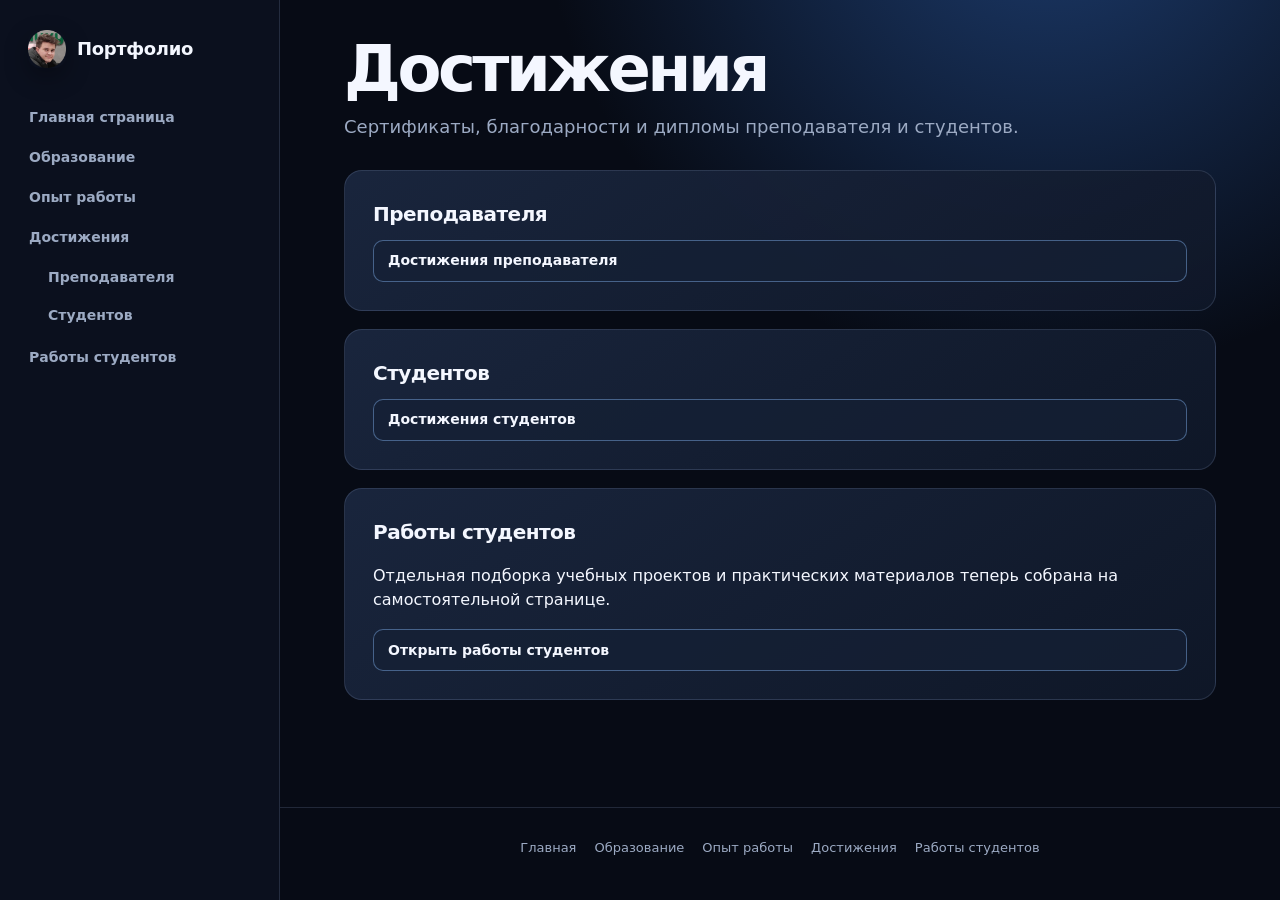
==== commit 8e9cff69: "Обновить оформление портфолио" ====
--- a/pages/achievements/index.html
+++ b/pages/achievements/index.html
@@ -6,14 +6,14 @@
   <link rel="icon" href="../../assets/img/favicon.ico" type="image/x-icon">
   <meta name="viewport" content="width=device-width, initial-scale=1" />
   <title>Олюшин | Достижения</title>
-  <link rel="stylesheet" href="../../assets/css/styles.css?v=20260911g" />
+  <link rel="stylesheet" href="../../assets/css/styles.css?v=20261020t" />
 </head>
 
 <body>
   <header class="header">
     <div class="container">
       <div class="navbar">
-        <a class="brand" href="../../index.html">Портфолио</a>
+        <a class="brand" href="../../index.html"><img src="../../assets/img/favicon.ico" alt="" />Портфолио</a>
 
         <div class="nav-actions">
           <button class="burger" data-burger aria-label="Меню" aria-expanded="false">
@@ -25,10 +25,8 @@
           <a href="../../index.html">Главная страница</a>
           <a href="../education.html">Образование</a>
           <a href="../work-experience.html">Опыт работы</a>
-          <div class="dropdown" data-dropdown>
-            <button type="button" class="active" data-dropdown-btn aria-haspopup="true" aria-expanded="false">
-              Достижения ▾
-            </button>
+          <div class="dropdown">
+            <span class="nav-section-title">Достижения</span>
             <div class="dropdown-panel">
               <a href="teacher.html">Преподавателя</a>
               <a href="students.html">Студентов</a>
@@ -36,6 +34,7 @@
           </div>
 
           <a href="../student-works.html">Работы студентов</a>
+          <a href="../portfolio.html">Портфолио</a>
         </nav>
       </div>
     </div>
@@ -78,11 +77,11 @@
         <a href="../work-experience.html">Опыт работы</a>
         <a href="index.html">Достижения</a>
         <a href="../student-works.html">Работы студентов</a>
+        <a href="../portfolio.html">Портфолио</a>
       </nav>
-      <span>&copy; 2026 Олюшин Владислав Викторович</span>
     </div>
   </footer>
 
-  <script src="../../assets/js/main.js?v=20260911i"></script>
+  <script src="../../assets/js/main.js?v=20261020h"></script>
 </body>
 </html>
--- a/assets/css/styles.css
+++ b/assets/css/styles.css
@@ -1,5 +1,4 @@
-﻿/* Подключение шрифта Roboto из Google Fonts */
-@import url('https://fonts.googleapis.com/css2?family=Roboto:wght@400;500;600;700;800&display=swap');
+/* Базовые переменные интерфейса. */
 
 :root{
   --bg:#0f1115;
@@ -18,7 +17,7 @@
   --radius-lg:24px;
   --max:1140px;
   --pad:20px;
-  --font:"Roboto", system-ui, -apple-system, "Segoe UI", Arial, "Noto Sans", "Liberation Sans", sans-serif;
+  --font:Inter, system-ui, -apple-system, "Segoe UI", Arial, "Noto Sans", "Liberation Sans", sans-serif;
 }
 
 *{box-sizing:border-box}
@@ -144,7 +143,7 @@
 
 /* ===== ВЫПАДАЮЩЕЕ МЕНЮ ===== */
 
-/* Панель привязана к кнопке, но при необходимости расширяется под длинный текст. */
+/* Вложенная группа навигации. На рабочем сайте подразделы отображаются постоянно. */
 .dropdown{
   position:relative;
   display:inline-block;
@@ -182,12 +181,6 @@
 }
 
 .dropdown-panel a:hover{background:rgba(15,61,62,.08);text-decoration:none}
-
-.dropdown.open .dropdown-panel{
-  opacity:1;
-  transform: translateY(0) scale(1);
-  pointer-events:auto;
-}
 
 .burger{
   display:none;
@@ -240,14 +233,6 @@
     width:100%;
     transform:none;
   }
-  .dropdown:not(.open) .dropdown-panel{
-    display:none;
-  }
-  .dropdown.open .dropdown-panel{
-    display:flex;
-    opacity:1;
-    pointer-events:auto;
-  }
   .dropdown-panel a{
     width:100%;
     padding-left:18px;
@@ -382,18 +367,87 @@
   width:44px;
   height:44px;
   padding:0;
-  border:1px solid rgba(255,255,255,.45);
+  border:0;
   border-radius:50%;
-  background:rgba(15,17,21,.82);
-  color:#fff;
-  font:400 32px/1 Arial, sans-serif;
+  background:transparent;
+  cursor:pointer;
+  transition:transform .15s ease;
+}
+
+.img-modal__close:hover{background:transparent;transform:scale(1.05)}
+.img-modal__close:focus-visible,
+.img-modal__nav:focus-visible{outline:3px solid #1e6bff;outline-offset:2px}
+
+.img-modal__nav{
+  position:absolute;
+  top:50%;
+  z-index:3;
+  display:grid;
+  place-items:center;
+  width:44px;
+  height:44px;
+  padding:0;
+  border:0;
+  border-radius:50%;
+  background:rgba(255,255,255,.9);
+  color:#050505;
   cursor:pointer;
   backdrop-filter:blur(6px);
+  transform:translateY(-50%);
   transition:background .15s ease, transform .15s ease;
 }
 
-.img-modal__close:hover{background:rgba(15,17,21,.96);transform:scale(1.05)}
-.img-modal__close:focus-visible{outline:3px solid #1e6bff;outline-offset:2px}
+.img-modal__nav:hover{
+  background:#fff;
+  transform:translateY(-50%) scale(1.05);
+}
+
+.img-modal__nav--previous{left:12px}
+.img-modal__nav--next{right:12px}
+.img-modal__nav--previous .img-modal__icon{transform:rotate(180deg)}
+.img-modal__nav[hidden]{display:none}
+
+.img-modal__icon{
+  display:block;
+  width:100%;
+  height:100%;
+  background-position:center;
+  background-repeat:no-repeat;
+  background-size:contain;
+}
+
+.img-modal__icon--arrow{
+  background-image:url("../icons/free-icon-arrow-right-1549612.svg");
+}
+
+.img-modal__icon--close{
+  background-image:url("../icons/free-icon-cross-mark-4225690.svg");
+}
+
+.img-modal__close .img-modal__icon{
+  width:44px;
+  height:44px;
+}
+
+.img-modal__counter{
+  position:absolute;
+  left:50%;
+  bottom:12px;
+  z-index:3;
+  padding:6px 12px;
+  border:1px solid rgba(255,255,255,.35);
+  border-radius:999px;
+  background:rgba(15,17,21,.76);
+  color:#fff;
+  font-size:14px;
+  font-weight:700;
+  line-height:1;
+  backdrop-filter:blur(6px);
+  transform:translateX(-50%);
+  pointer-events:none;
+}
+
+.img-modal__counter[hidden]{display:none}
 
 .img-modal--pdf .img-modal__dialog{
   background:#fff;
@@ -459,6 +513,16 @@
     right:8px;
   }
 
+  .img-modal__nav{
+    width:44px;
+    height:44px;
+  }
+
+  .img-modal__nav--previous{left:8px}
+  .img-modal__nav--next{right:8px}
+
+  .img-modal__counter{bottom:8px}
+
   .img-modal__img{
     max-width:calc(100vw - 12px);
     max-height:calc(100vh - 12px);
@@ -499,16 +563,6 @@
 
 .row:hover{
   transform:translateY(-2px);
-}
-
-/* В образовании hover делаем как у наград: чуть сильнее подъём */
-.education-page .row:hover{
-  transform: translateY(-3px);
-}
-
-/* На странице "Опыт работы" убираем эффект наведения у карточек */
-.work-experience-page .row:hover{
-  transform:none;
 }
 
 .row--link{
@@ -575,47 +629,6 @@
     var(--card);
 }
 
-.project-card__preview{
-  position:relative;
-  min-height:150px;
-  display:flex;
-  align-items:flex-end;
-  justify-content:space-between;
-  padding:18px;
-  background:linear-gradient(125deg, rgba(27,63,132,.96), rgba(10,27,59,.98) 52%, rgba(6,12,31,.98));
-  border-bottom:1px solid rgba(255,255,255,.08);
-}
-
-.project-card__mark{
-  display:inline-flex;
-  align-items:center;
-  justify-content:center;
-  min-width:92px;
-  min-height:92px;
-  padding:14px 18px;
-  border-radius:24px;
-  background:rgba(15,17,21,.6);
-  border:1px solid rgba(255,255,255,.14);
-  color:#fff;
-  font-size:26px;
-  font-weight:800;
-  letter-spacing:.08em;
-  text-transform:uppercase;
-  backdrop-filter: blur(6px);
-}
-
-.project-card__year{
-  align-self:flex-start;
-  padding:6px 10px;
-  border-radius:999px;
-  background:rgba(15,17,21,.62);
-  border:1px solid rgba(255,255,255,.16);
-  color:#fff;
-  font-size:12px;
-  font-weight:700;
-  letter-spacing:.06em;
-}
-
 .project-card__body{
   display:flex;
   flex-direction:column;
@@ -770,6 +783,51 @@
   align-items:center;
   flex:0 0 auto;
   margin-left:auto;
+}
+
+.gallery-sort-columns{
+  display:flex;
+  gap:4px;
+  margin-top:10px;
+  border-bottom:1px solid var(--line);
+}
+
+.gallery-sort-column{
+  display:inline-flex;
+  align-items:center;
+  gap:6px;
+  min-height:36px;
+  padding:0 12px;
+  border:0;
+  border-bottom:2px solid transparent;
+  background:transparent;
+  color:var(--muted);
+  font:inherit;
+  font-size:13px;
+  font-weight:700;
+  cursor:pointer;
+  transition:color .15s ease, border-color .15s ease, background .15s ease;
+}
+
+.gallery-sort-column:hover{
+  background:rgba(255,255,255,.03);
+  color:var(--text);
+}
+
+.gallery-sort-column:focus-visible{
+  outline:2px solid var(--accent);
+  outline-offset:-2px;
+}
+
+.gallery-sort-column.is-active{
+  border-bottom-color:var(--accent);
+  color:var(--text);
+}
+
+.gallery-sort-column__direction{
+  width:1em;
+  color:var(--accent);
+  text-align:center;
 }
 
 .gallery-controls select,
@@ -1198,3 +1256,351 @@
 main.container > :last-child{
   margin-bottom:24px !important;
 }
+
+/* Финальные переопределения темы: размещены после стилей отдельных страниц. */
+:root{color-scheme:dark;--bg:#0b1020;--bg-2:#070b15;--text:#f4f7ff;--muted:#9caac3;--line:rgba(170,195,237,.16);--card:#121a2d;--accent:#79b9ff;--grad-spot-1:#1d3d70;--grad-spot-2:#142b50;--header-bg:rgba(12,18,32,.92);--header-border:rgba(170,195,237,.16);--radius:18px;--radius-lg:18px;--max:1180px}
+html{background:radial-gradient(circle at 82% -15%,var(--grad-spot-1) 0,transparent 32rem),var(--bg-2)}
+body{background:transparent;font-family:Inter,"Segoe UI",system-ui,-apple-system,sans-serif}
+a:focus-visible,button:focus-visible{outline:3px solid #7ae3c2;outline-offset:3px}
+.page-title{max-width:900px;margin:0 0 12px;font-size:clamp(38px,5vw,68px);line-height:.98;letter-spacing:-.055em}
+.subtitle{max-width:none;width:100%;margin:0 0 28px;color:var(--muted);font-size:18px;line-height:1.6}
+.section,.card{border-color:var(--line);border-radius:18px;background:linear-gradient(145deg,rgba(28,40,65,.9),rgba(16,24,41,.9));box-shadow:none}
+.section{padding:clamp(20px,3vw,28px);margin:18px 0}.card{padding:clamp(20px,3vw,28px);margin-top:18px}.section h2,.card h2{letter-spacing:-.025em}
+.hero{gap:28px}.portrait{padding:0;background:transparent;border-radius:18px}.portrait-card{border:1px solid var(--line);border-radius:18px}
+.factlist a,.card a{color:#9fcbff}.factlist a:hover,.card a:hover{color:#fff}
+.row,.project-card{border-color:var(--line);background:linear-gradient(145deg,rgba(28,40,65,.9),rgba(16,24,41,.9))}
+.row:hover{border-color:rgba(139,191,255,.42);background:#1b2a46;transform:translateY(-3px)}
+.project-card{border-radius:18px;transition:transform .18s ease,border-color .18s ease,background .18s ease}.project-card:hover{border-color:rgba(139,191,255,.42);background:#1b2a46;transform:translateY(-4px)}
+.project-card__body{padding:20px;gap:14px}.project-card__body h3{font-size:21px;letter-spacing:-.025em}.project-card__meta div{border-color:var(--line);background:rgba(9,14,24,.42)}
+.project-card__actions{flex-wrap:wrap}.project-card__actions .btn{flex:1 1 140px;min-height:42px;background:rgba(21,32,53,.72);border-color:rgba(139,191,255,.42)}.project-card__actions .btn:hover{background:#243653}
+.btn{min-height:42px;border-radius:10px;border-color:rgba(139,191,255,.42);background:rgba(21,32,53,.72);font-weight:700}.btn:hover{background:#243653}
+.footer{background:transparent;color:#8290a8}.footer-nav a:hover{color:#9fcbff}.back-to-top{border-color:var(--line);border-radius:10px;background:rgba(10,16,28,.82);color:#fff}.back-to-top:hover{background:rgba(47,128,237,.3)}
+
+@media (min-width:861px){
+  .header{position:fixed;inset:0 auto 0 0;width:280px;height:100vh;border-right:1px solid var(--header-border);border-bottom:0;background:var(--header-bg);backdrop-filter:blur(18px)}
+  .header .container{height:100%;padding:0}.navbar{height:100%;padding:28px 18px;flex-direction:column;align-items:stretch;gap:0;flex-wrap:nowrap}
+  .brand{display:flex;align-items:center;min-height:42px;margin:0 10px 28px;color:var(--text);font-size:18px;font-weight:800;letter-spacing:-.02em;text-transform:none}.brand::before{content:"ВВ";display:grid;place-items:center;width:38px;height:38px;margin-right:11px;border-radius:12px;background:linear-gradient(135deg,#338ce9,#2467cf);box-shadow:0 9px 24px #0005;font-size:12px;letter-spacing:0}.nav-actions{display:none}
+  .nav{display:flex;width:100%;flex-direction:column;align-items:stretch;gap:2px}.nav a,.nav button{width:100%;min-height:38px;padding:9px 11px;justify-content:flex-start;border-radius:9px;color:var(--muted);font-size:14px;font-weight:600;transform:none}.nav a:hover,.nav button:hover,.nav a.active,.nav button.active{background:#21304b;color:var(--text);transform:none}.nav a.active{box-shadow:inset 3px 0 var(--accent)}
+  .dropdown{width:100%}.dropdown>button{justify-content:flex-start}.dropdown-panel{position:static;width:100%;min-width:0;margin-top:2px;border:0;border-radius:0;background:transparent;box-shadow:none}.dropdown-panel a{padding-left:22px;color:var(--muted)}
+  main.container{width:calc(100% - 280px);max-width:none;margin:0 0 0 280px;padding:38px clamp(36px,5vw,84px) 64px}.footer{width:calc(100% - 280px);max-width:none;margin-left:280px;border-top:1px solid var(--line)}.footer .container{max-width:var(--max);padding:24px clamp(36px,5vw,84px) 36px}
+}
+
+@media (max-width:860px){
+  .header{position:sticky;width:auto;height:auto;border-right:0}.navbar{position:relative;padding:12px 0;flex-direction:row;align-items:center}.brand{color:var(--text);text-transform:none}.nav-actions{display:flex;width:auto;margin-left:auto}.burger{border-color:var(--line);background:#1a2539;color:var(--text)}.nav{top:calc(100% + 1px);left:-14px;right:-14px;padding:10px 14px 16px;border-color:var(--line);background:#121a2d}.nav a,.nav button{color:var(--muted)}.nav a.active,.nav button.active,.nav a:hover,.nav button:hover{background:#21304b;color:var(--text)}main.container{padding-top:28px}.page-title{font-size:clamp(34px,10vw,52px)}.subtitle{font-size:16px}
+}
+
+/* «Достижения» — обычная группа навигации с постоянно видимыми подразделами. */
+.nav-section-title{
+  display:flex;
+  align-items:center;
+  width:100%;
+  min-height:38px;
+  padding:9px 11px;
+  border-radius:9px;
+  color:var(--muted);
+  font-size:14px;
+  font-weight:600;
+}
+
+/* Раздел подготовлен, но до наполнения не показывается в навигации. */
+.nav a[href$="portfolio.html"],
+.footer-nav a[href$="portfolio.html"]{display:none}
+
+.dropdown-panel{
+  display:flex;
+  opacity:1;
+  transform:none;
+  pointer-events:auto;
+}
+
+.dropdown-panel a{padding-left:30px}
+
+/* Фирменный знак портфолио в шапке. */
+.brand{
+  display:inline-flex;
+  align-items:center;
+  gap:11px;
+}
+
+.brand > img{
+  width:38px;
+  height:38px;
+  flex:0 0 auto;
+  border-radius:12px;
+  object-fit:cover;
+  object-position:center;
+  box-shadow:0 9px 24px #0005;
+}
+
+@media (min-width:861px){
+  .brand::before{display:none}
+  .brand > img{margin:0}
+}
+
+/* Две связанные информационные карточки на главной странице. */
+.home-info-grid{
+  display:grid;
+  grid-template-columns:minmax(0, .85fr) minmax(0, 1.15fr);
+  gap:18px;
+  margin-top:18px;
+}
+
+.home-info-grid .card{
+  display:flex;
+  flex-direction:column;
+  margin:0;
+}
+
+.home-info-grid .card h2{margin-bottom:6px}
+.home-info-grid .card p{margin:0}
+.home-info-grid .map-wrapper{margin-top:auto}
+.home-info-grid .map-wrapper iframe{height:270px}
+
+@media(max-width:900px){
+  .home-info-grid{grid-template-columns:1fr}
+  .home-info-grid .map-wrapper iframe{height:320px}
+}
+
+/* Кнопка закрытия вынесена в угол экрана, чтобы не перекрывать просматриваемый файл. */
+.img-modal__close{
+  position:fixed;
+  top:18px;
+  right:18px;
+  width:44px;
+  height:44px;
+  border:1px solid rgba(159,203,255,.42);
+  border-radius:10px;
+  background:#152038;
+  box-shadow:0 8px 22px rgba(0,0,0,.35);
+}
+
+.img-modal__close:hover{background:#243653;transform:translateY(-1px)}
+.img-modal__close .img-modal__icon--close{
+  display:grid;
+  place-items:center;
+  width:100%;
+  height:100%;
+  background:none;
+  color:#fff;
+}
+.img-modal__close .img-modal__icon--close::before{content:"×";font-size:30px;font-weight:300;line-height:1}
+
+/* Перелистывание использует тот же вид кнопок, что и закрытие окна. */
+.img-modal__nav{
+  position:fixed;
+  top:50%;
+  width:44px;
+  height:44px;
+  min-width:44px;
+  min-height:44px;
+  padding:0;
+  border:1px solid rgba(159,203,255,.42);
+  border-radius:10px;
+  background:#152038;
+  color:#fff;
+  box-shadow:0 8px 22px rgba(0,0,0,.35);
+}
+
+.img-modal__nav:hover{background:#243653;transform:translateY(-50%)}
+.img-modal__nav--previous{left:18px}
+.img-modal__nav--next{right:18px}
+.img-modal__nav .img-modal__icon{
+  display:grid;
+  place-items:center;
+  width:100%;
+  height:100%;
+  background:none;
+  color:#fff;
+  transform:none;
+}
+.img-modal__nav .img-modal__icon::before{
+  content:"";
+  position:relative;
+  left:-2px;
+  width:12px;
+  height:12px;
+  box-sizing:border-box;
+  border:solid currentColor;
+  border-width:0 2px 2px 0;
+  transform:rotate(-45deg);
+}
+.img-modal__nav--previous .img-modal__icon::before{left:2px;transform:rotate(135deg)}
+
+@media(max-width:700px){
+  .img-modal__close{top:12px;right:12px}
+  .img-modal__nav--previous{left:12px}
+  .img-modal__nav--next{right:12px}
+}
+
+/* Планшеты используют верхнюю навигацию: боковая панель не сужает содержимое. */
+@media (min-width:861px) and (max-width:1099px){
+  .header{
+    position:sticky;
+    inset:auto;
+    width:auto;
+    height:auto;
+    border-right:0;
+    border-bottom:1px solid var(--header-border);
+  }
+
+  .header .container{height:auto;padding-inline:clamp(14px,2vw,24px)}
+  .navbar{position:relative;height:auto;padding:12px 0;flex-direction:row;align-items:center}
+  .brand{min-height:0;margin:0;font-size:17px}
+  .nav-actions{display:flex;width:auto;margin-left:auto}
+  .burger{display:inline-flex;align-items:center;gap:8px;border-color:var(--line);background:#1a2539;color:var(--text)}
+  .nav{
+    display:none;
+    position:absolute;
+    top:calc(100% + 1px);
+    left:-14px;
+    right:-14px;
+    padding:10px 14px 16px;
+    flex-direction:column;
+    align-items:stretch;
+    gap:6px;
+    border-bottom:1px solid var(--line);
+    background:#121a2d;
+    z-index:30;
+  }
+  .nav.open{display:flex}
+  .nav a,.nav button{width:100%;justify-content:flex-start;border-radius:14px;color:var(--muted)}
+  .nav a.active,.nav button.active,.nav a:hover,.nav button:hover{background:#21304b;color:var(--text)}
+  main.container{width:100%;max-width:none;margin:0;padding:32px clamp(24px,4vw,42px) 52px}
+  .footer{width:100%;max-width:none;margin-left:0}
+  .footer .container{max-width:none;padding-inline:clamp(24px,4vw,42px)}
+}
+
+/* Гибкие дочерние элементы не выходят за пределы карточек и сеток. */
+.hero > *,
+.home-info-grid > *,
+.project-grid > *,
+.project-card,
+.project-card__body,
+.footer-nav,
+.factlist,
+.row{min-width:0}
+
+.page-title,
+.subtitle,
+.project-card__body h3,
+.row-title,
+.row-sub{overflow-wrap:anywhere}
+
+@media(max-width:700px){
+  main.container{padding-inline:16px;padding-bottom:40px}
+  .section,.card{padding:18px}
+  .page-title{font-size:clamp(32px,10vw,46px);letter-spacing:-.045em}
+  .subtitle{margin-bottom:22px;font-size:16px}
+  .hero{gap:20px}
+  .project-card__body{padding:18px}
+  .project-card__actions .btn{flex-basis:100%}
+  .map-wrapper iframe,.home-info-grid .map-wrapper iframe{height:260px}
+}
+
+@media(max-width:420px){
+  .brand{font-size:16px}
+  .brand > img{width:34px;height:34px;border-radius:10px}
+  .page-title{font-size:30px}
+  .subtitle{font-size:15px}
+  .section,.card{padding:14px}
+  .footer-nav{gap:9px 14px}
+}
+
+@media(min-width:1400px){
+  .page-title{
+    max-width:none;
+    white-space:nowrap;
+  }
+}
+
+/* Подвал повторяет лаконичную навигацию основного интерфейса. */
+.footer{
+  margin-top:0;
+  padding:0;
+  border-top:1px solid var(--line);
+  background:transparent;
+  font-size:13px;
+}
+
+.footer .footer-inner{
+  min-height:92px;
+  flex-direction:row;
+  align-items:center;
+  justify-content:space-between;
+  gap:24px;
+  text-align:left;
+}
+
+.footer-nav{
+  justify-content:flex-start;
+  gap:18px;
+}
+
+.footer-nav a{
+  min-height:0;
+  padding:0;
+  border:0;
+  border-radius:0;
+  background:transparent;
+  color:var(--muted);
+  font-weight:500;
+}
+
+.footer-nav a:hover{
+  border:0;
+  background:transparent;
+  color:#9fcbff;
+  transform:none;
+}
+
+@media(min-width:1100px){
+  .footer .footer-inner{
+    position:relative;
+    display:flex;
+    align-items:center;
+    justify-content:center;
+  }
+
+  .footer .footer-inner > span{
+    position:absolute;
+    left:0;
+    white-space:nowrap;
+  }
+
+  .footer-nav{justify-content:center}
+  .footer .footer-inner::after{display:none}
+}
+
+@media(min-width:701px) and (max-width:1099px){
+  .footer .footer-inner{
+    min-height:0;
+    padding-top:22px;
+    padding-bottom:24px;
+    flex-direction:column;
+    align-items:center;
+    justify-content:center;
+    gap:8px;
+    text-align:center;
+  }
+
+  .footer-nav{justify-content:center}
+}
+
+@media(max-width:700px){
+  .footer .footer-inner{
+    min-height:0;
+    padding-top:24px;
+    padding-bottom:28px;
+    flex-direction:column;
+    align-items:flex-start;
+    gap:16px;
+  }
+
+  .footer-nav{
+    display:flex;
+    width:auto;
+    gap:10px 16px;
+  }
+
+  .footer-nav a:last-child:nth-child(odd){grid-column:auto}
+}
